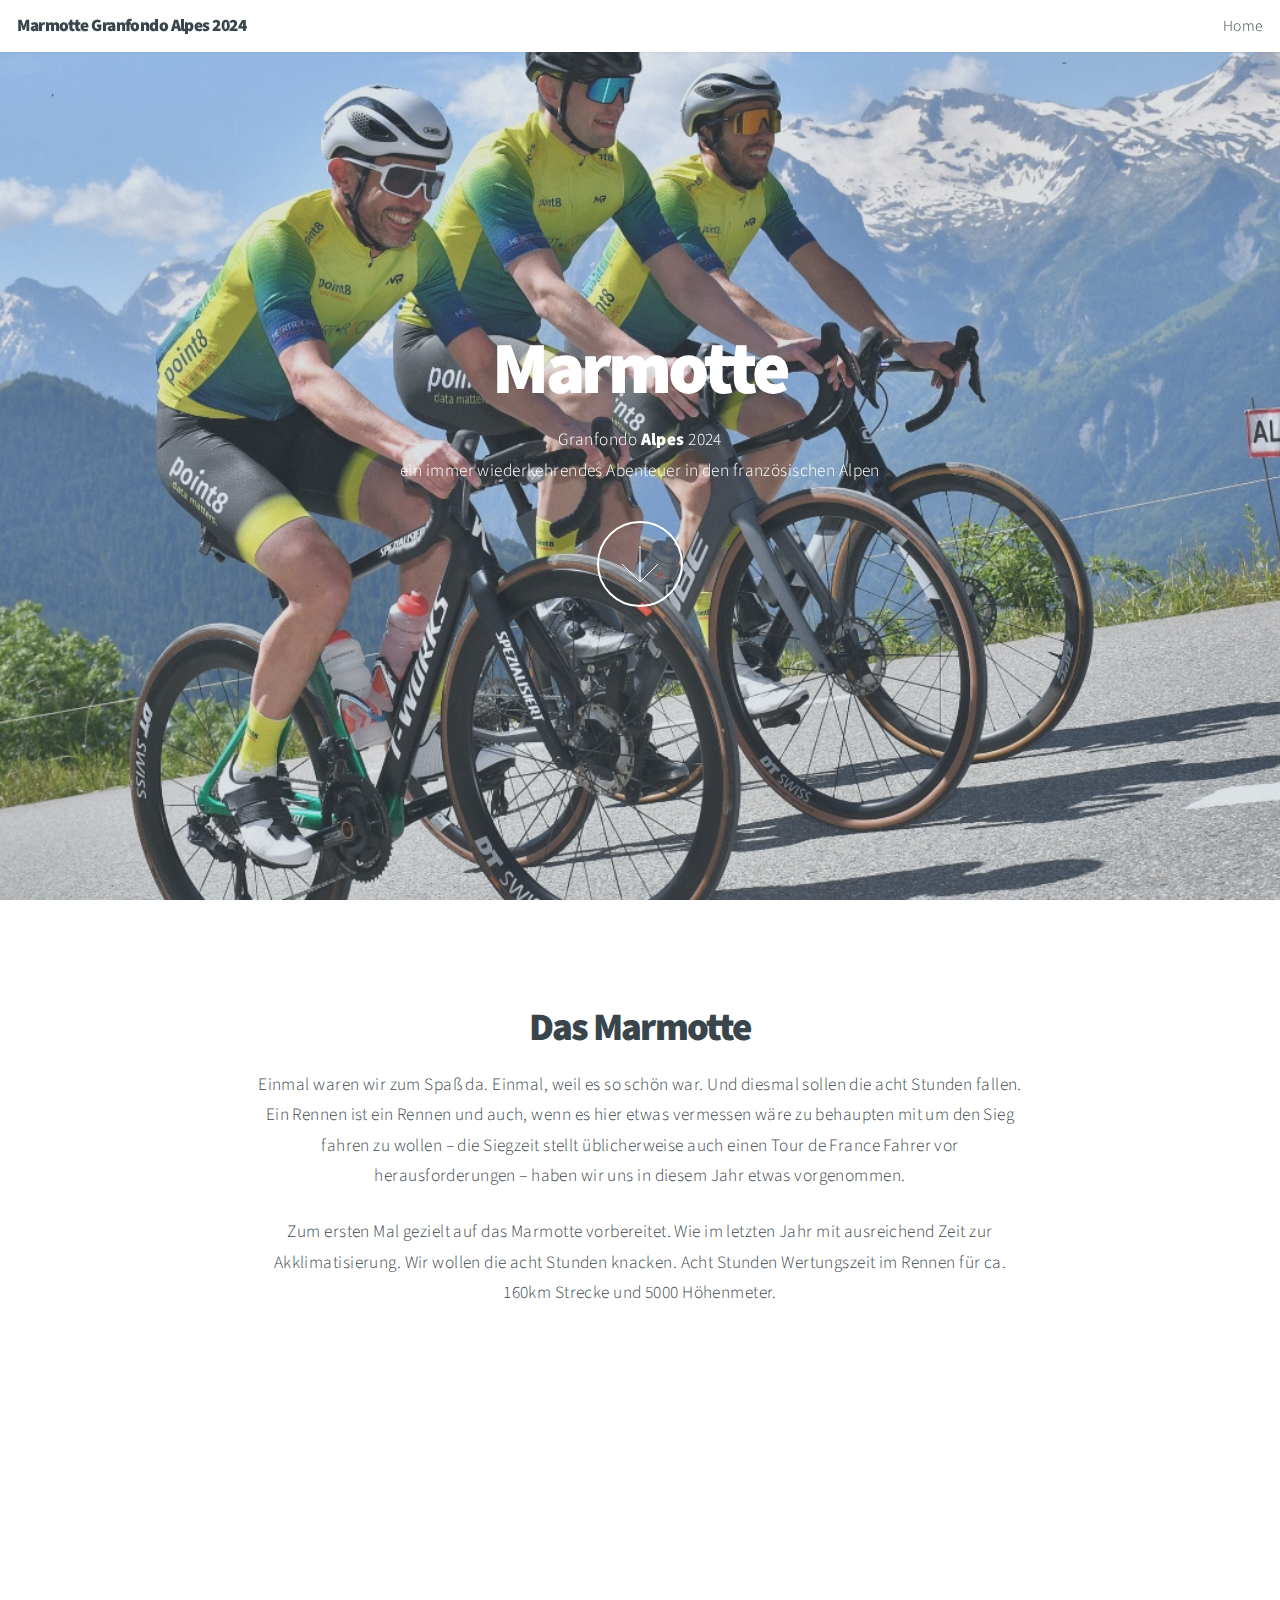
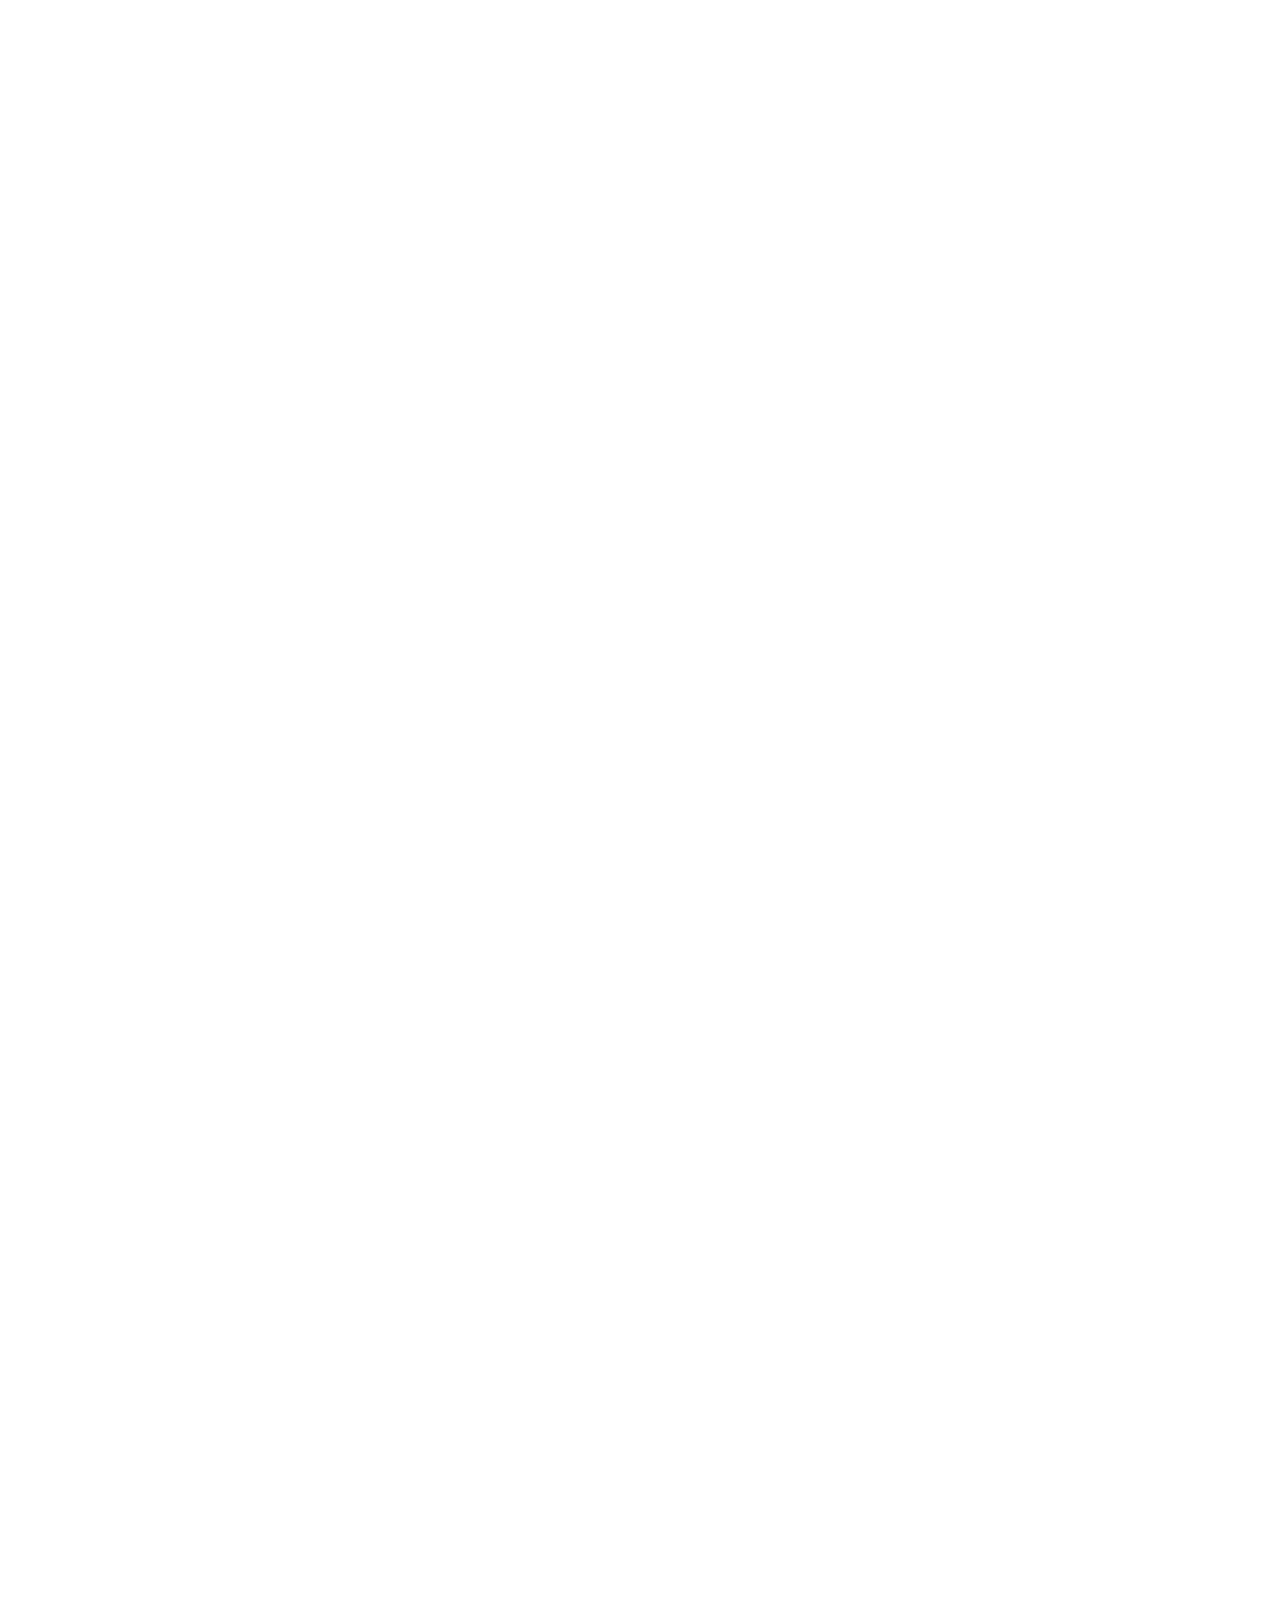
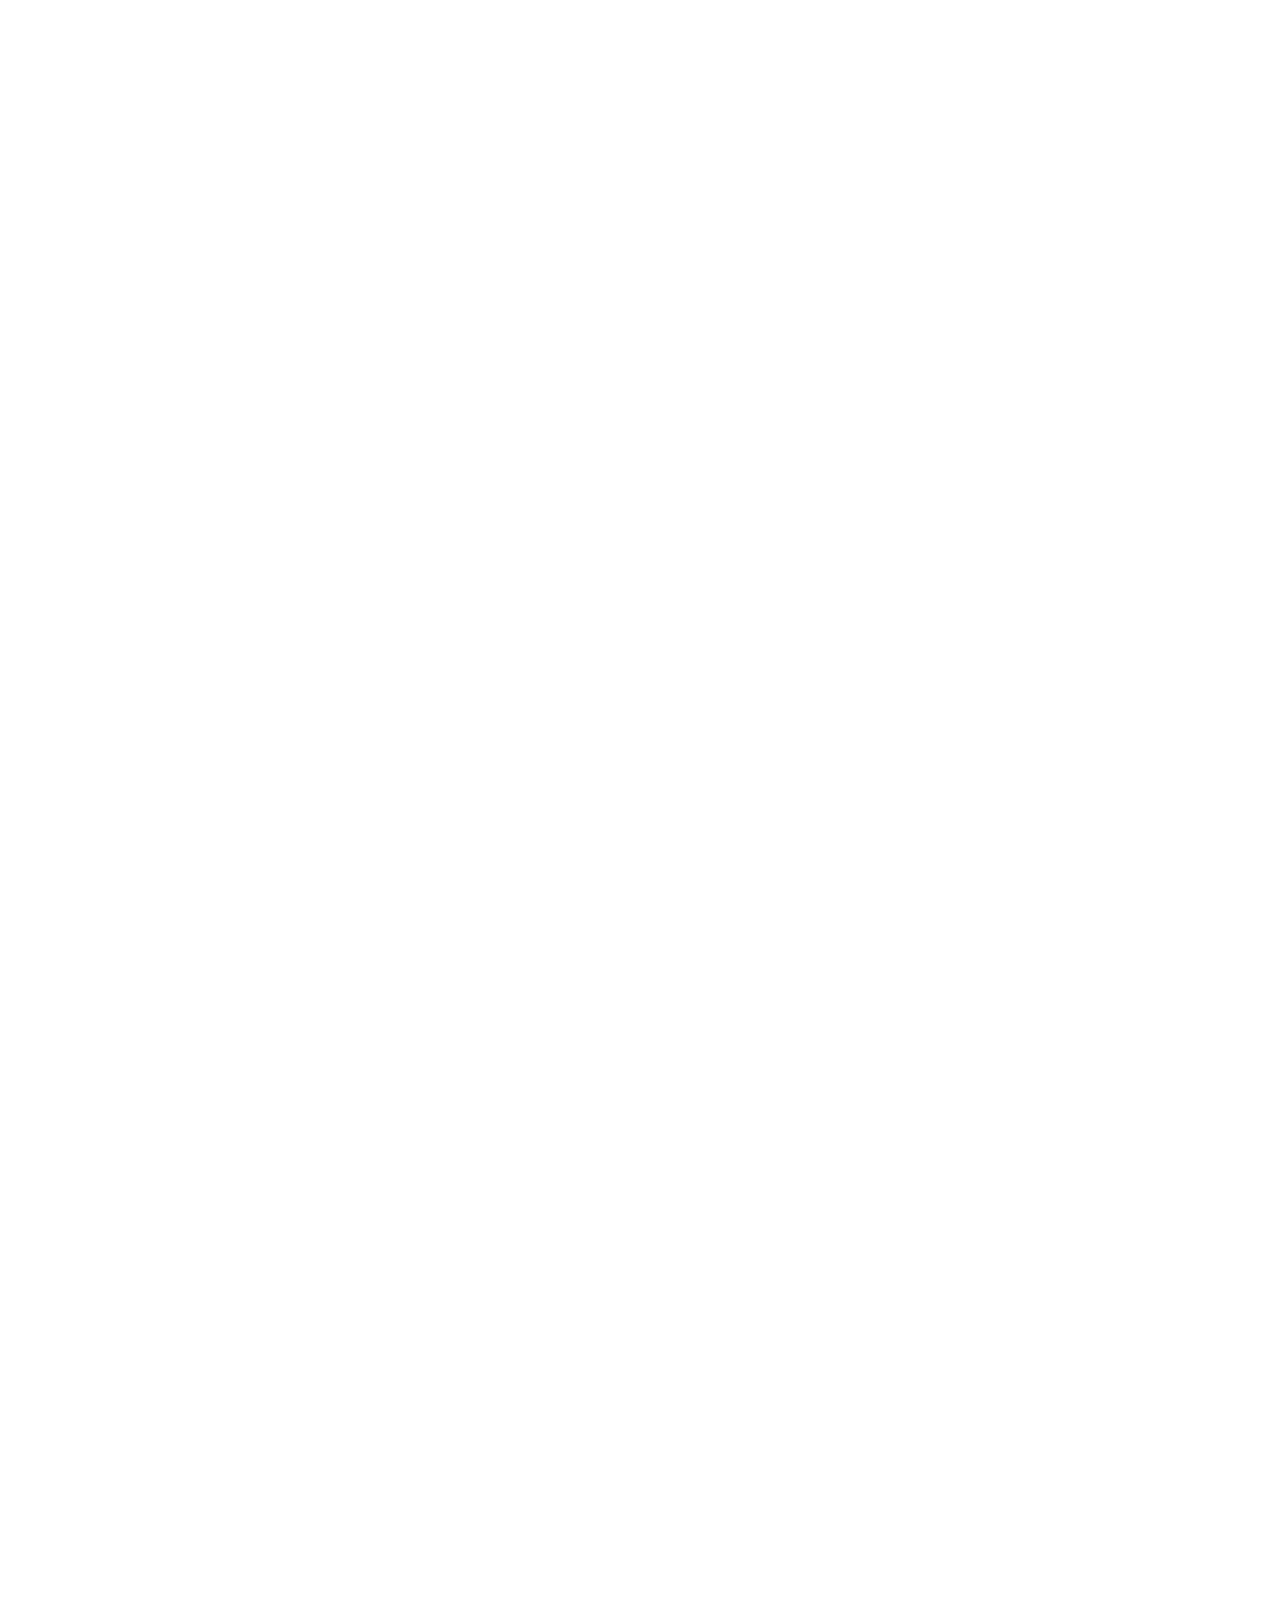
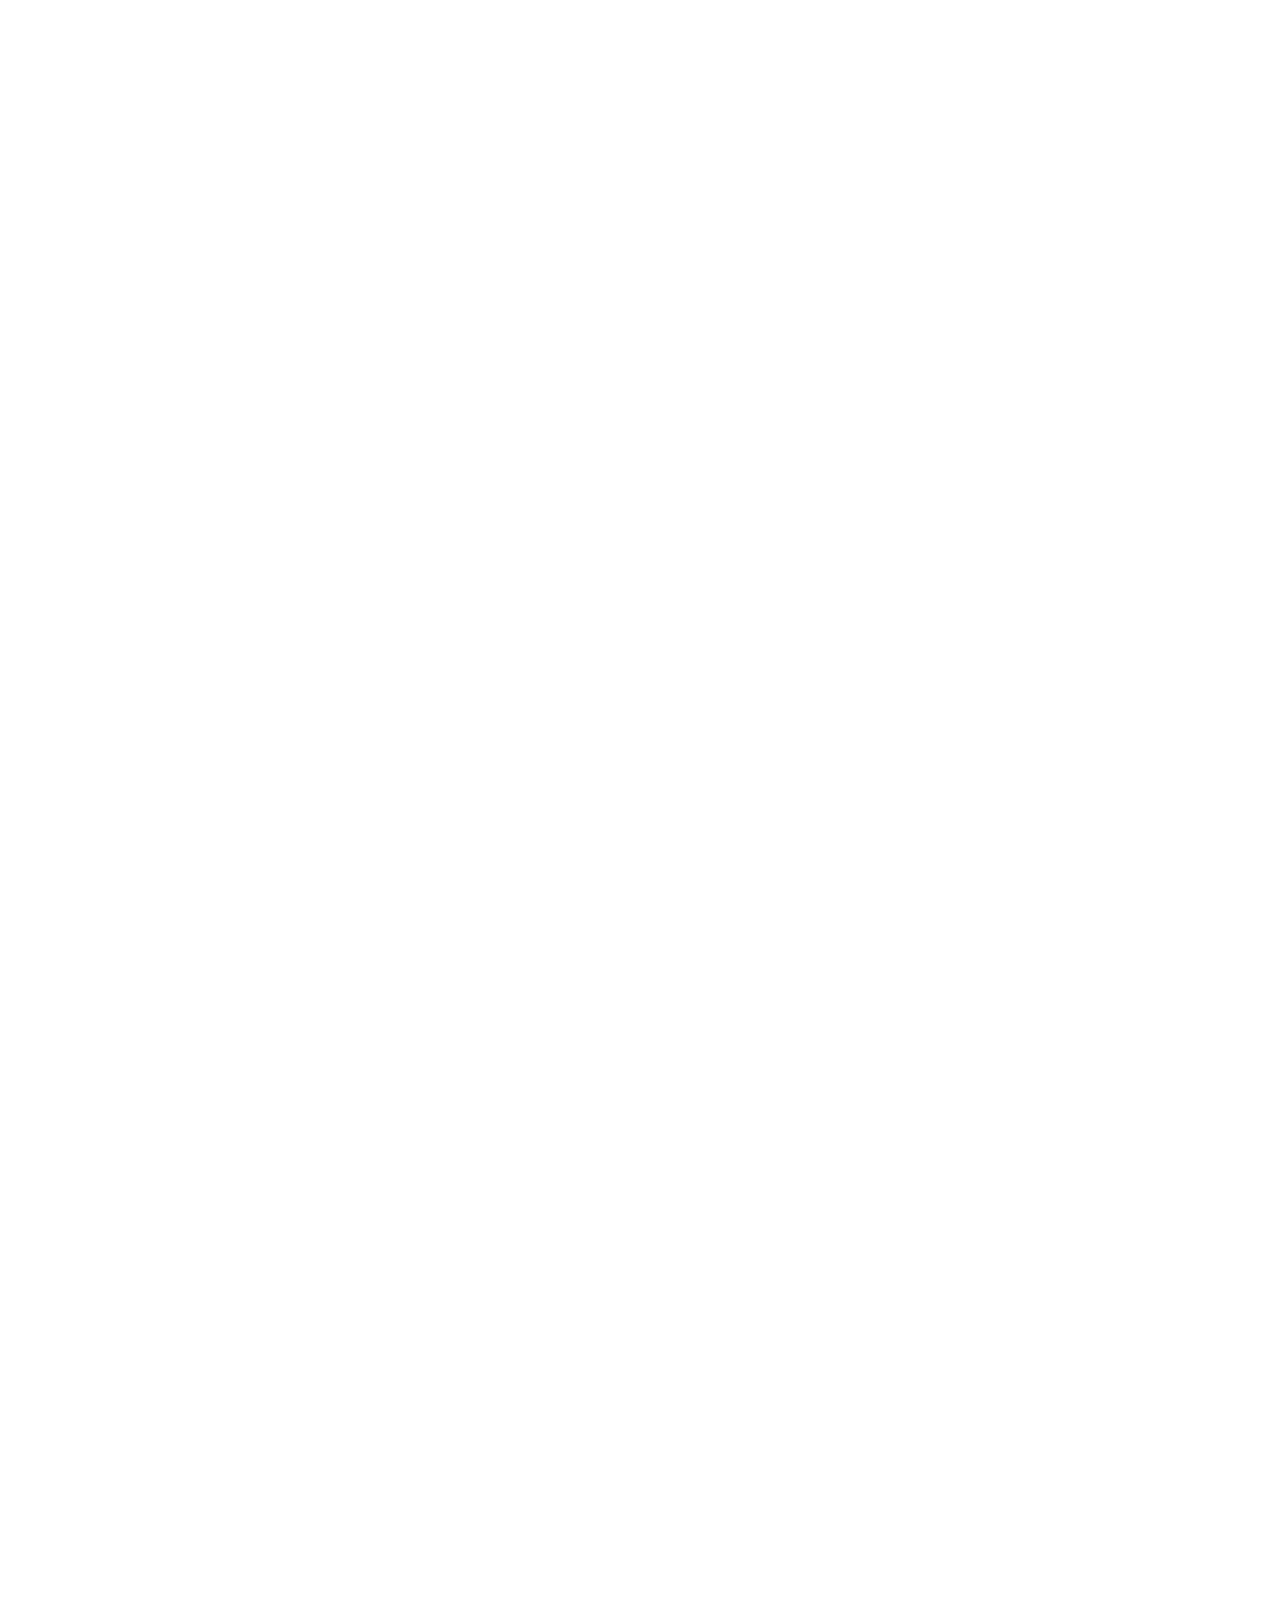
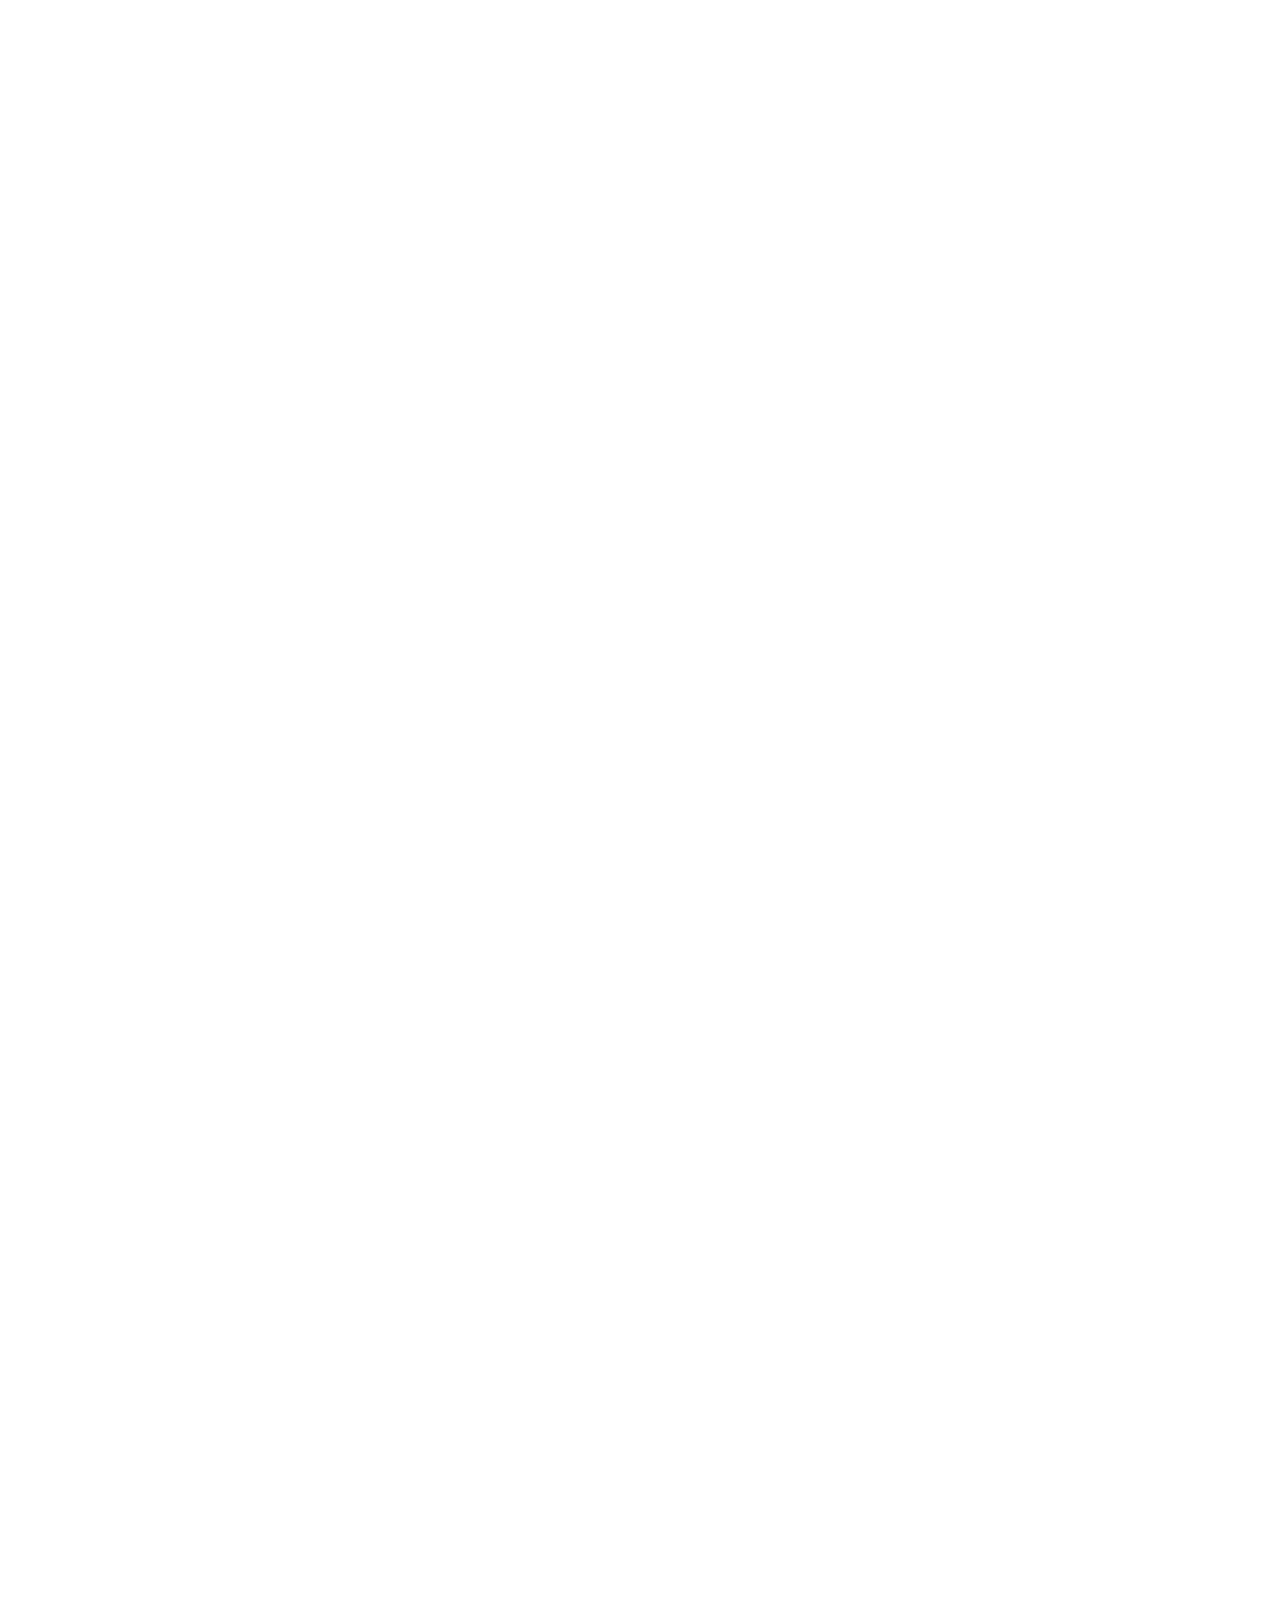
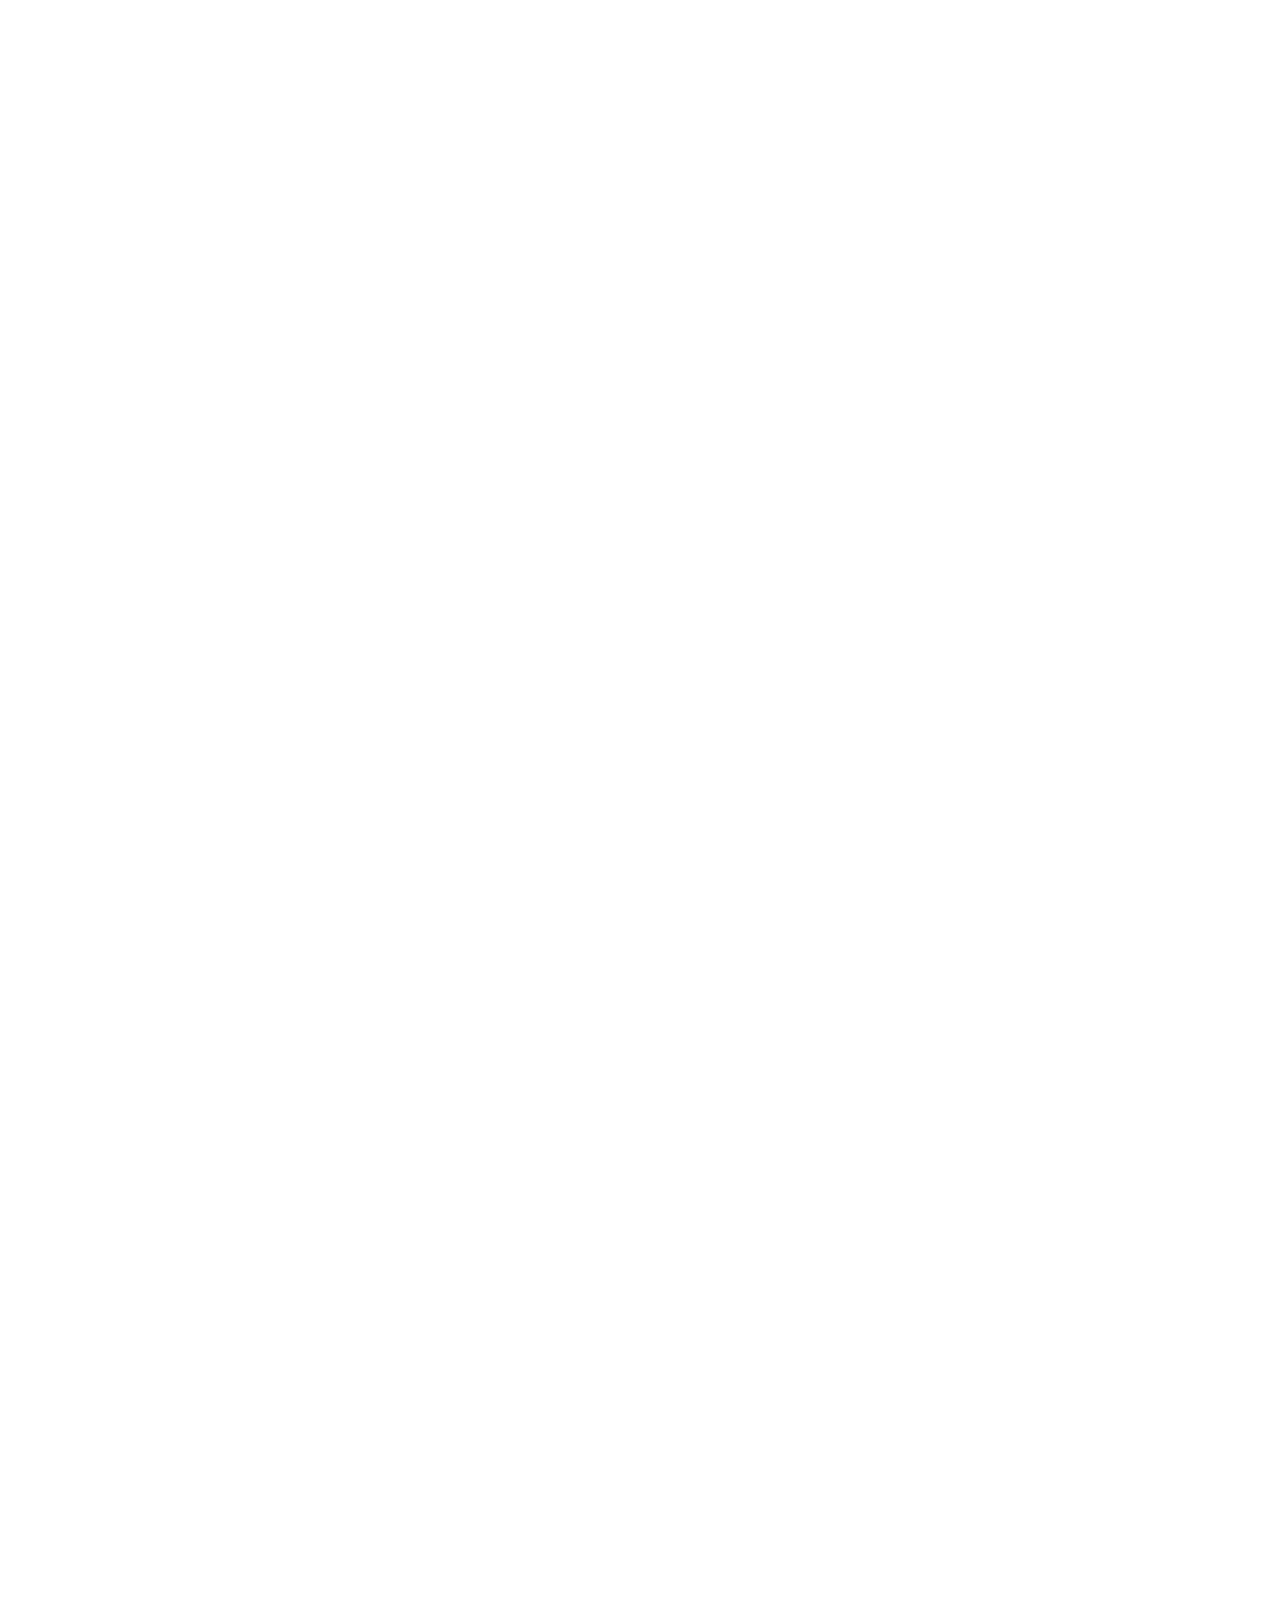
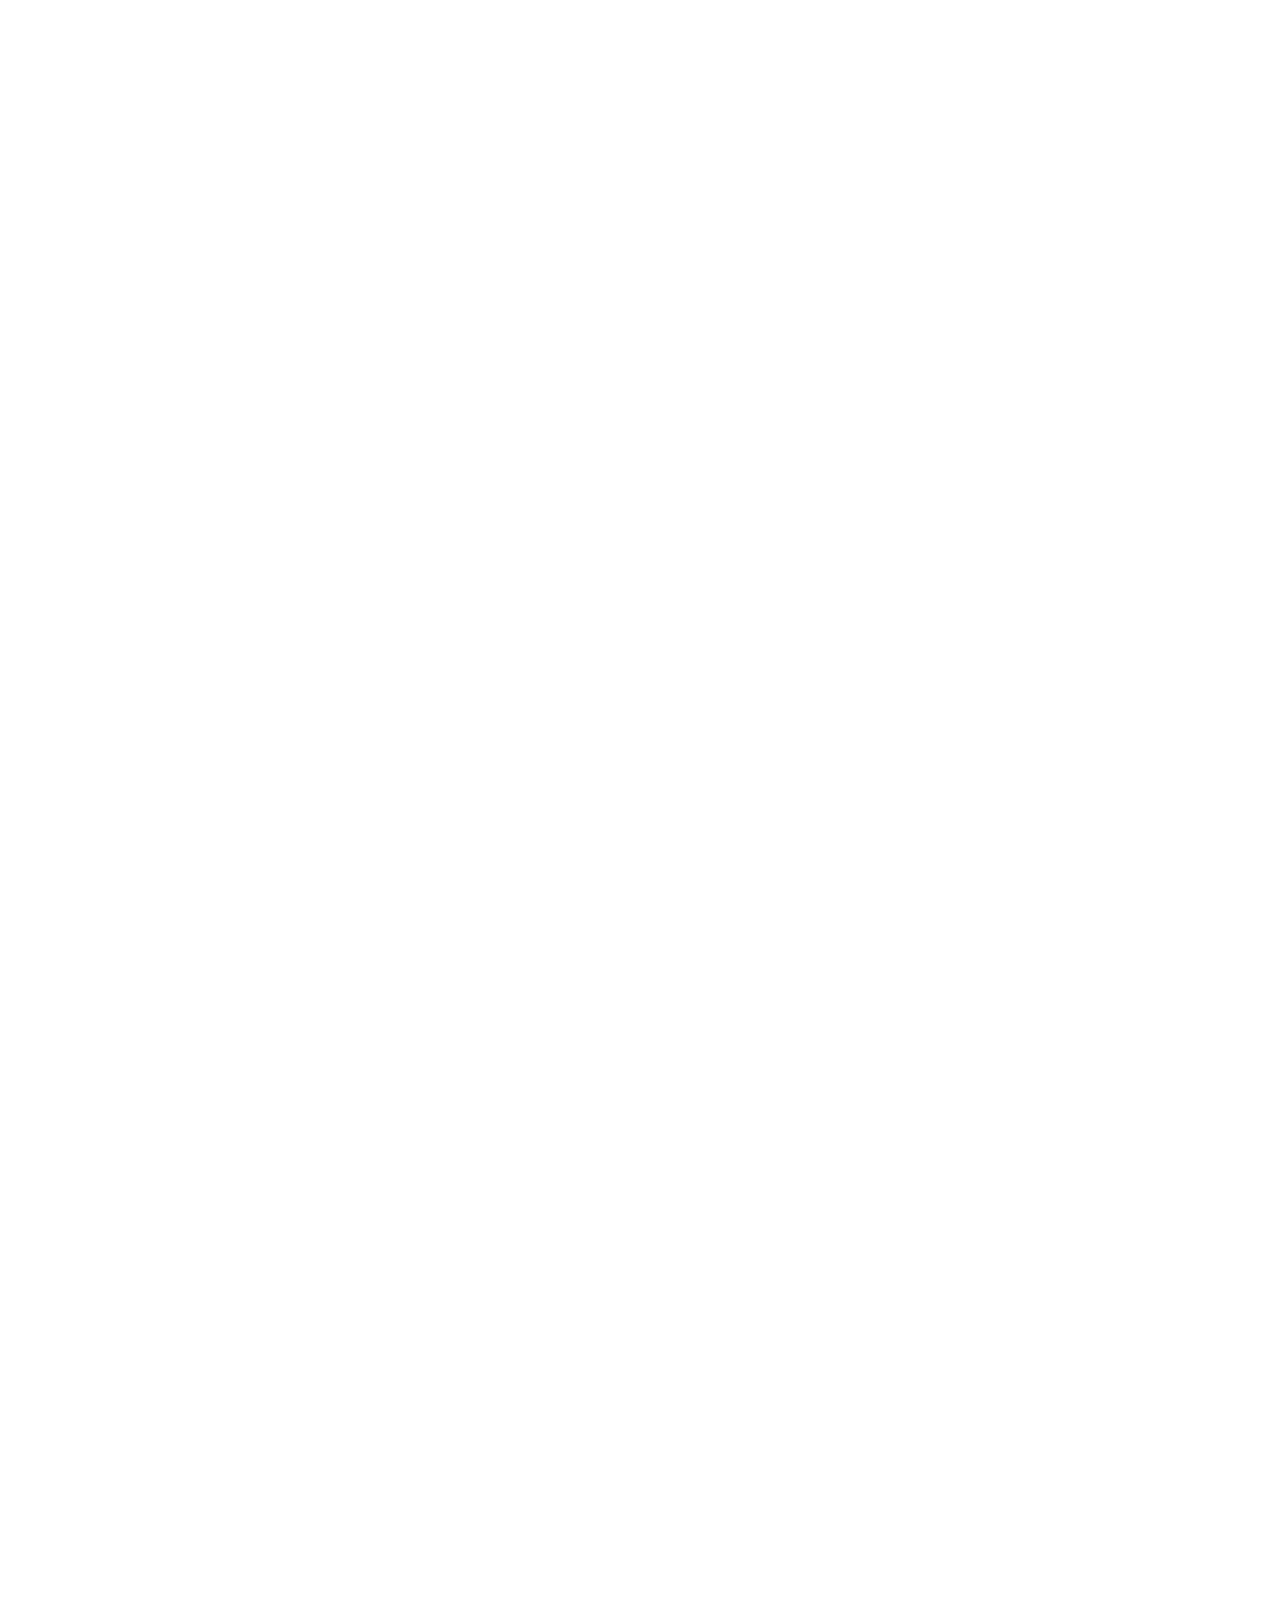
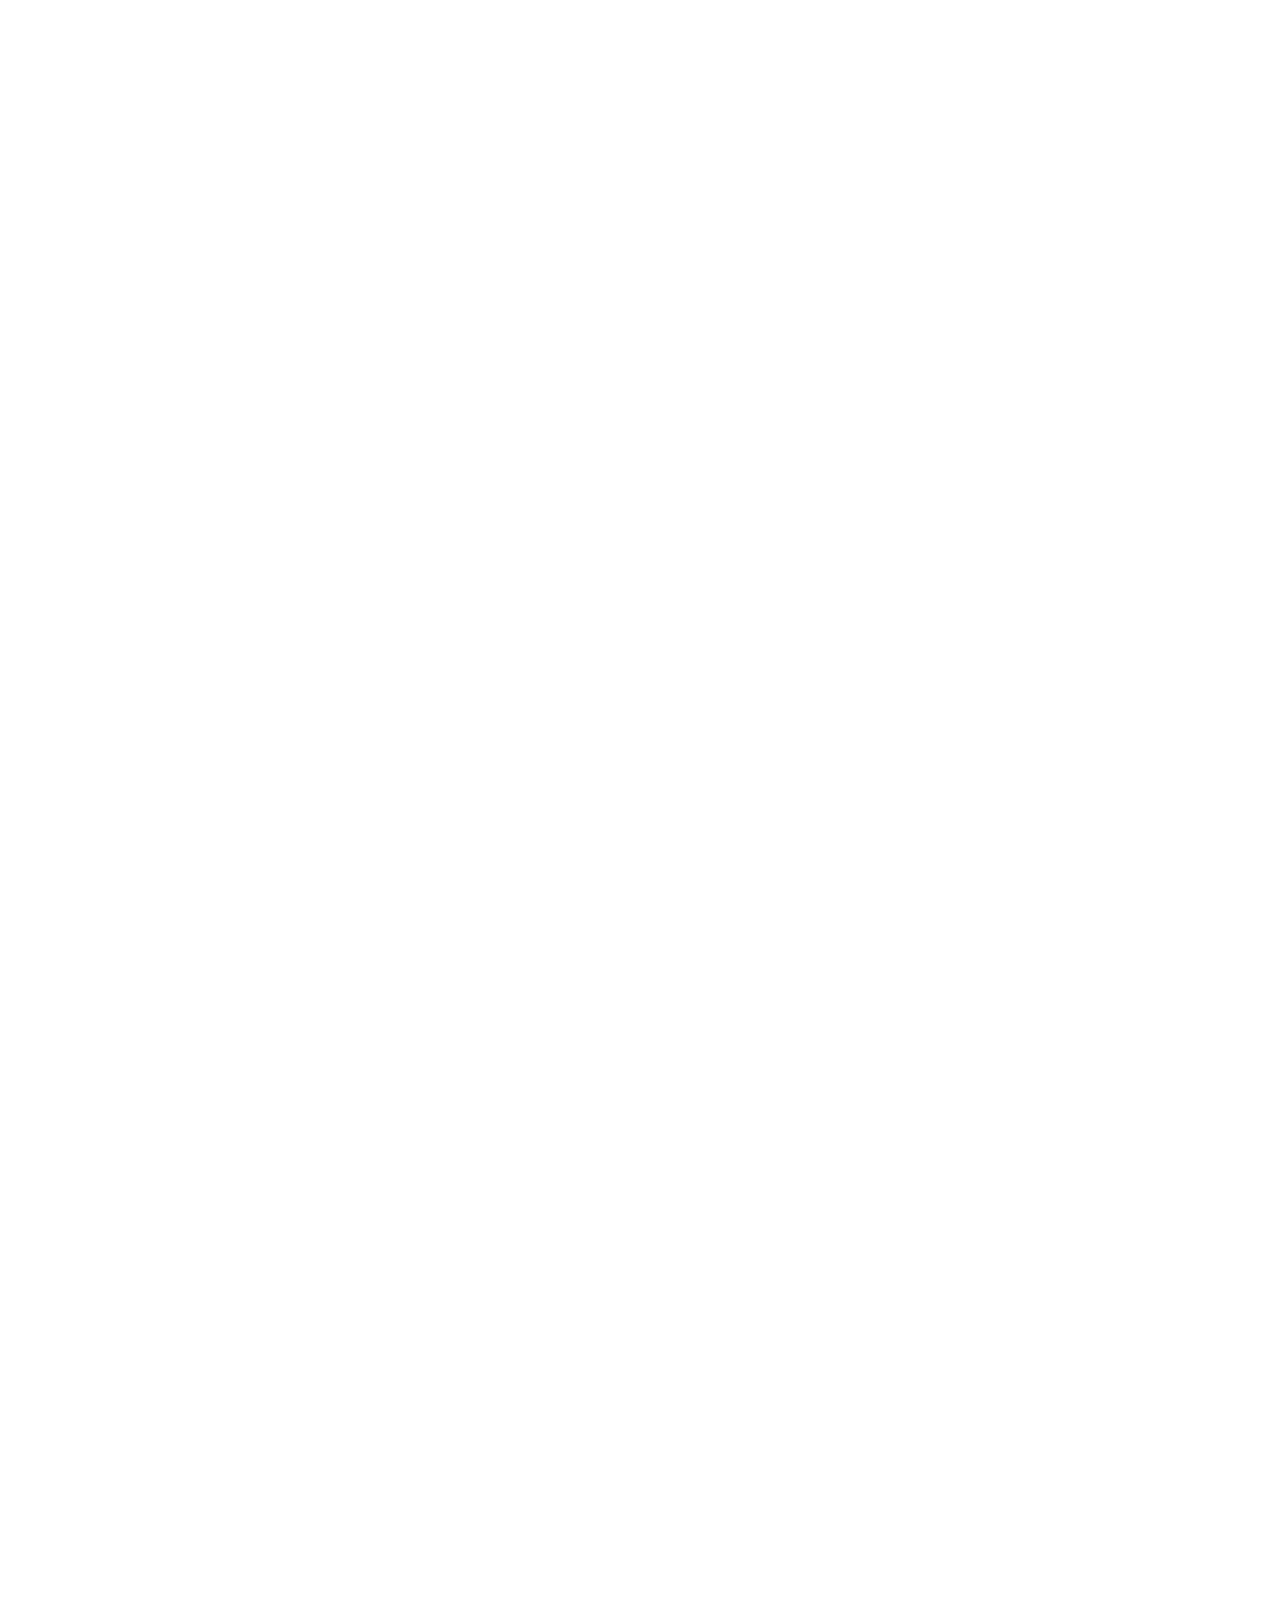
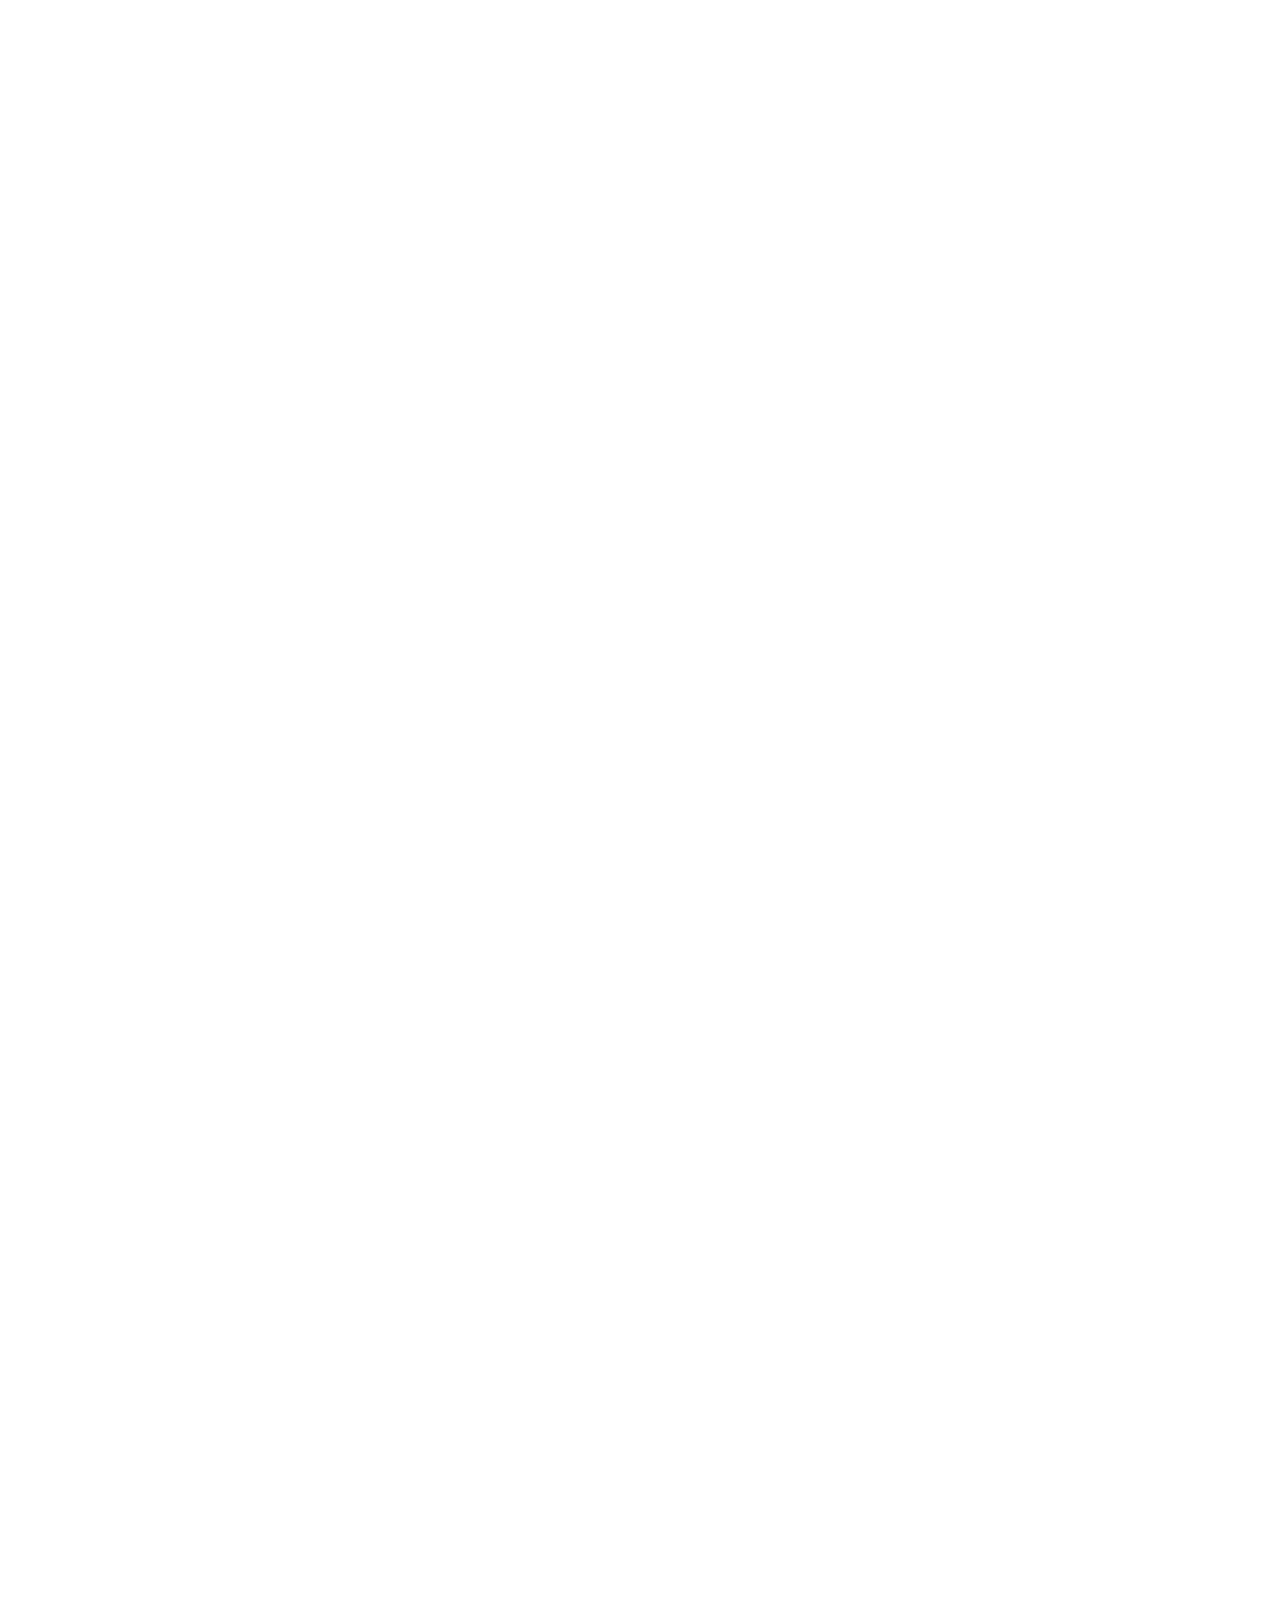
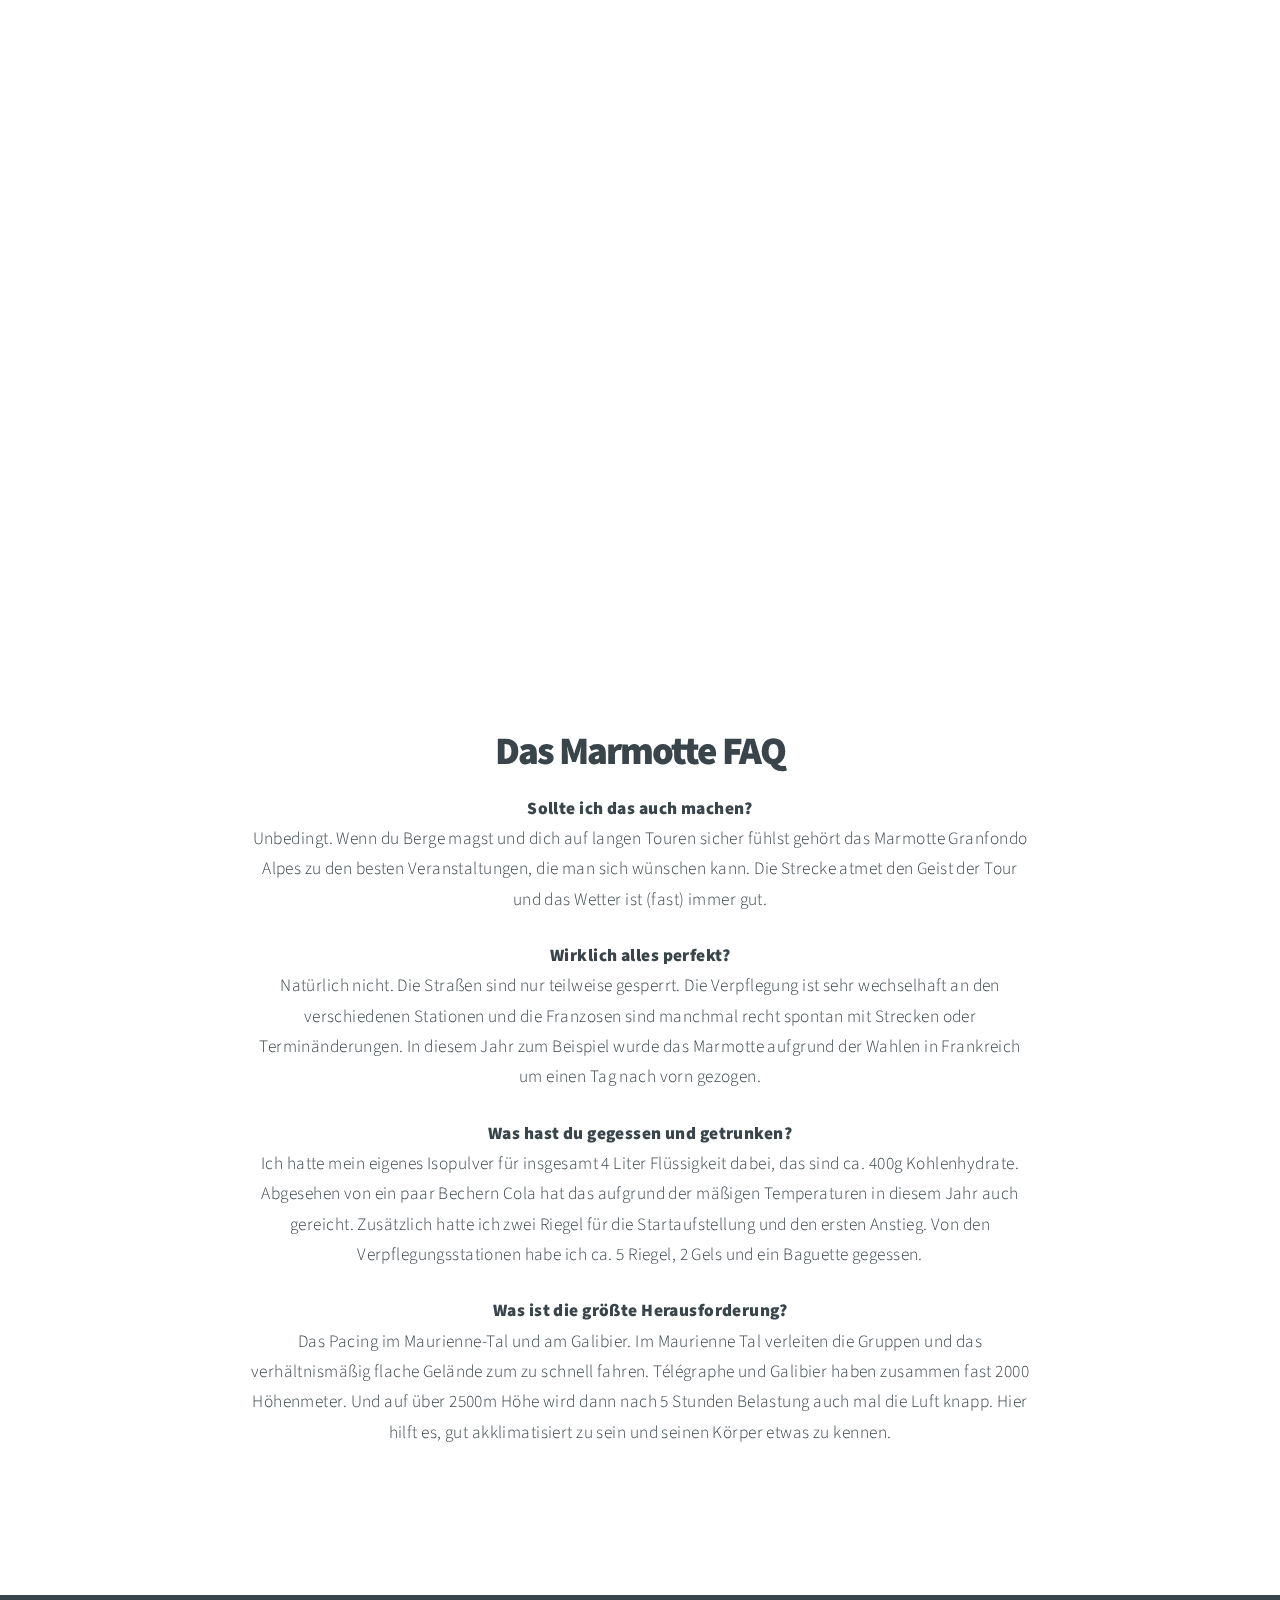
==== marmotte24/index.html @ 81dbe68a "Add marmotte24 entry without link from mainpage" ====
<!DOCTYPE HTML>
<!--
	Big Picture by HTML5 UP
	html5up.net | @ajlkn
	Free for personal and commercial use under the CCA 3.0 license (html5up.net/license)
-->
<html>
	<head>
		<title>Marmotte 2024</title>
		<meta charset="utf-8" />
		<meta name="viewport" content="width=device-width, initial-scale=1, user-scalable=no" />
		<link rel="stylesheet" href="assets/css/main.css" />
		<noscript><link rel="stylesheet" href="assets/css/noscript.css" /></noscript>
	</head>
	<body class="is-preload">

		<!-- Header -->
			<header id="header">
				<h1>Marmotte Granfondo Alpes 2024</h1>
				<nav>
					<ul>
						<li><a href="../index.html">Home</a></li>
					</ul>
				</nav>
			</header>

		<!-- Intro -->
			<section id="intro" class="main style1 dark fullscreen">
				<div class="content">
					<header>
						<h2>Marmotte</h2>
					</header>
					<p>Granfondo <strong>Alpes</strong> 2024<br />
					ein immer wiederkehrendes Abenteuer in den französischen Alpen</p>
					<footer>
						<a href="#one" class="button style2 down">More</a>
					</footer>
				</div>
			</section>
			
			<section id="work" class="main style3 primary">
				<div class="content">
					<header>
						<h2>Das Marmotte</h2>
						<p>Einmal waren wir zum Spaß da. Einmal, weil es so schön war. Und diesmal sollen die acht Stunden fallen. Ein Rennen ist ein Rennen und auch, wenn es hier etwas vermessen wäre zu behaupten mit um den Sieg fahren zu wollen – die Siegzeit stellt üblicherweise auch einen Tour de France Fahrer vor herausforderungen – haben wir uns in diesem Jahr etwas vorgenommen.</p>
						<p>Zum ersten Mal gezielt auf das Marmotte vorbereitet. Wie im letzten Jahr mit ausreichend Zeit zur Akklimatisierung. Wir wollen die acht Stunden knacken. Acht Stunden Wertungszeit im Rennen für ca. 160km Strecke und 5000 Höhenmeter.</p>
					</header>

				</div>
			</section>

		<!-- One -->
			<section id="one" class="main style2 right dark fullscreen">
				<div class="content box style2">
					<header>
						<h2>Das Team</h2>
					</header>
					<p>Wir fahren in diesem Jahr zu sechst los. Ronny bleibt auf der Hütte. Thorben, Sascha, André, Michi, Thomas und ich machen uns um kurz nach sechs auf den Weg. Es ist lauwarm auf dem Berg. Für den Nachmittag ist Wetter angekündigt. Ein Grund mehr, schnell zu sein.</p>
				</div>
				<a href="#two" class="button style2 down anchored">Next</a>
			</section>

		<!-- Two -->
			<section id="two" class="main style2 left dark fullscreen">
				<div class="content box style2">
					<header>
						<h2>Le Bourg d'Oisans'</h2>
					</header>
					<p>Gegen sieben Uhr stehen wir – nach mehreren Pipipausen – in der Startaufstellung. Exakt an der gleichen Stelle wie im letzten Jahr. Um 07:20 Uhr fällt der Startschuss für unseren Block. Wie immer dauert es ein paar Minuten, biss sich die gut 2000 Starterïnnen aus unserer Gruppe in Bewegung setzen.</p>
				</div>
				<a href="#work" class="button style2 down anchored">Next</a>
			</section>
			
			<!-- Three -->
				<section id="three" class="main style2 right dark fullscreen">
					<div class="content box style2">
						<header>
							<h2>Tausende Radler</h2>
						</header>
						<p>und ein totes Eichhörnchen. Wir hätten das Ohmen ernster nehmen sollen. Schon in der Startaufstellung, kurz vor Beginn der Zeitnahme flicken wir den ersten Platten. Die Spannung steigt. Es geht los.</p>
					</div>
					<a href="#work" class="button style2 down anchored">Next</a>
				</section>
				
				<!--left-->
				<section id="start" class="main style2 left dark fullscreen">
					<div class="content box style2">
						<header>
							<h2>Der Start</h2>
						</header>
						<p>Wir rollen schlißlich über den Start. Die Kameras und Computer laufen und wie immer ist schon ganz gute Stimmung unten im Dorf.</p>
					</div>
					<a href="#work" class="button style2 down anchored">Next</a>
				</section>
			
				<!-- right -->
					<section id="flat" class="main style2 right dark fullscreen">
						<div class="content box style2">
							<header>
								<h2>Flachland</h2>
							</header>
							<p>Wir kreiseln, hinter uns ein Haufen clevererer Menschen, die einfach nur mitrollen. Wir verlieren uns schon hier. An einer kleinen Welle hat wohl jemand vorn zu viel gedrückt.</p>
						</div>
						<a href="#work" class="button style2 down anchored">Next</a>
					</section>
					
					<!--left-->
					<section id="glandon" class="main style2 left dark fullscreen">
						<div class="content box style2">
							<header>
								<h2>Col du Glandon</h2>
							</header>
							<p>Der erste Anstieg, unrythmisch mit zwei Gegenhängen. Dafür teilweise zweistellige Steigungsprozente. Der Glandon geht mit seinen nicht enden wollenden Rampen in den Kopf. Es ist leicht bewölkt. Oben die erste Verpflegung. Die Zeit ist dort neutralisiert, genau wie in der folgenden Abfahrt.</p>
						</div>
						<a href="#work" class="button style2 down anchored">Next</a>
					</section>
			
					<!-- right -->
						<section id="fail" class="main style2 right dark fullscreen">
							<div class="content box style2">
								<header>
									<h2>Pannen</h2>
								</header>
								<p>Wir warten einige Zeit. Thomas kommt mit einem Snakebite im Vorderrad an. Nebenher reparieren wir noch ein holländisches Vorderrad. Der Besitzer hat es mit blutigen Händen 6km zu Fuß nach oben gebracht. Auf der Abfahrt dann ein Knall. Thomas neu eingesetzter Schlauch hat sich nicht gut mit den Löchern im Mantel vertragen. Nächster Versuch und ab ins Maurienne Tal. Das Rennen geht weiter.</p>
							</div>
							<a href="#work" class="button style2 down anchored">Next</a>
						</section>
						
					<!-- right -->
						<section id="crash" class="main style2 right dark fullscreen">
							<div class="content box style2">
								<header>
									<h2>Ein Sturz</h2>
								</header>
								<p>Wir wissen alle nicht genau, wie das passiert ist. Auf einmal lag Michi auf der Straße. Die Hoods abgebrochen und eine massive Schramme am Knie. Das Rad sieht nicht nach Weiterfahren aus. Nach kurzer Erstversorgung lassen wir Michi zurück.</p>
							</div>
							<a href="#work" class="button style2 down anchored">Next</a>
						</section>
						
						<!-- right -->
							<section id="maurienne" class="main style2 right dark fullscreen">
								<div class="content box style2">
									<header>
										<h2>Der Wind</h2>
									</header>
									<p>Im Maurienne Tal haut uns der Wind entgegen. Ich bin mit Sascha, Thorben und Thomas unterwegs. André war auf der Abfahrt vom Glandon vorgefahren und Michi wartet auf den Arzt. Wir kreiseln und zu unserer Überraschung machen einige andere mit. Wir kommen gut voran und Thorben und ich lassen das Wasserloch rechts liegen und fahren direkt in den Anstieg zum Col de Télégraphe.</p>
								</div>
								<a href="#work" class="button style2 down anchored">Next</a>
							</section>
							
						<!-- right -->
							<section id="telegraphe" class="main style2 right dark fullscreen">
								<div class="content box style2">
									<header>
										<h2>Col de Télégraphe</h2>
									</header>
									<p>Am Télégraphe treffen wir André wieder. Wir das bin zu diesem Zeitpunkt ich. Thorben hat mich vor 5 Minuten mit einer Wahnsinnspace überholt. "3,5 W/kg, Haben wir doch so geplant." Und Sascha wollte etwas langsamer machen. Thomas hatte mit Thorben Wasser geholt und war wahrscheinlich bei Sascha. Es ist kühler als erwartet und es regnet ein Bisschen.</p>
								</div>
								<a href="#work" class="button style2 down anchored">Next</a>
							</section>
						
						<!-- right -->
							<section id="galibier" class="main style2 right dark fullscreen">
								<div class="content box style2">
									<header>
										<h2>Col du Galibier</h2>
									</header>
									<p>Kalt, windig, feucht. Die Auffahrt zum Galibier ist komplett anders als in den letzten Jahren. Die Verpflegung in Valloire liegt hinter uns und ich brauche etwas Zeit zu verdauen. Ich habe Thorben kurz vor Valloire eingeholt und wir fahren zusammen. Kurz vor dem harten Teil des Anstiegs ist es wieder Thorben der das Tempo anzieht. Ich muss etwas mit meinen Kräften haushalten. In den steilen Rampen treffen wir uns wieder. Der Wind treibt uns den Berg hinauf.</p>
								</div>
								<a href="#work" class="button style2 down anchored">Next</a>
							</section>
							
						<!-- right -->
							<section id="descent" class="main style2 right dark fullscreen">
								<div class="content box style2">
									<header>
										<h2>In eisigen Höhen</h2>
									</header>
									<p>Verpflegung am Galibier. Die ist auch bitter nötig. Vor uns liegen knapp 50 km Abfahrt, hinunter nach Bourg d'Oisans. Wir müssen durch den Tunnel, der Wind an der Passhöhe ist zu heftig. Nach einigen Metern in der Finsternis schlägt uns die volle Wucht des Bergwetters ins Gesicht. Es folgen die kältesten 30 Minuten meines Radlerlebens. In Sekunden sind wir pitchnass. Die Sicht ist schlecht und der Wind pustet uns fast von der Straße. Zitternd erreichen wir La Grave, ein kleines Dorf am mächtigen La Meije Massiv. Ich fühle meine FInger nicht mehr.</p>
								</div>
								<a href="#work" class="button style2 down anchored">Next</a>
							</section>
							
						<!-- right -->
							<section id="chambon" class="main style2 right dark fullscreen">
								<div class="content box style2">
									<header>
										<h2>Der letzte Akt</h2>
									</header>
									<p>An der Barrage du Chambon, einer riesigen Staumauer ist die Sonne wieder da. innerhalb von fünf Minuten sind wir trocken und wieder warm. Es sind 30°C. Beim vorsichtigen heruntereiern habe ich die Zeit aus den Augen verloren aber mein Gleichgewicht behalten. Thorben und ich halten an der letzten Verpflegung vor der Alpe (während Thomas, André und Sascha und La Grave Kako trinken). Ich überschlage die Daten auf meinem Computer. Es wird knapp, aber mit einer guten Leistung an der Alpe könnte es passen.</p>
								</div>
								<a href="#work" class="button style2 down anchored">Next</a>
							</section>
						
						<!-- right -->
							<section id="huez" class="main style2 right dark fullscreen">
								<div class="content box style2">
									<header>
										<h2>Alpe d'Huez</h2>
									</header>
									<p>Da ist er wieder, dieser Anstieg den ich schonmal als Kackberg bezeichnet habe. Die Vorbereitung scheint sich aber ausgezahlt zu haben. Es fühlt sich dieses Mal besser an. Meine Zielzeit im Kopf lasse ich die Beine fliegen. Durch die Reparaturpause sind wir schon lange im hinteren Teil des Feldes unterwegs. Wir fahren schneller als die meisten anderen. Ich kenne jede Kurve und jede Welle, gehe an den gleichen Stellen wie immer aus dem Sattel. Nach Kurve fünf sehe ich das Dorf. Die letzten Meter liegen vor mir.</p>
								</div>
								<a href="#work" class="button style2 down anchored">Next</a>
							</section>
							
						<!-- right -->
							<section id="finish" class="main style2 right dark fullscreen">
								<div class="content box style2">
									<header>
										<h2>Das Ziel</h2>
									</header>
									<p>Im Gegensatz zur TdF Ankunft ist das Ziel des Marmotte ziemlich flach. Nach der letzten Rampe hinter dem alten Dorf gehe ich aus dem Sattel. Ich rufe einem vor mir Fahrenden zu, dass ich gleich überhole. Ein Streckenposten will mich aufgrund des Kreisverkehrs vor dem Ziel abbremsen. Ich schieße durch den Kreisverkehr und gehe aus dem Sattel. Im Ziel dann Medaille einsammeln, andere Fahrer beglückwünschen, Zeit checken. 7:59:06h. Punktlandung.</p>
								</div>
								<a href="#work" class="button style2 down anchored">Next</a>
							</section>
							
						<!-- right -->
							<section id="galibier" class="main style2 right dark fullscreen">
								<div class="content box style2">
									<header>
										<h2>Nachlese</h2>
									</header>
									<p>Letztes Jahr waren wir geschlossener unterwegs. Die Ereignisse des Tages haben uns ganz schön zugesetzt. Kurz nachdem auch Sascha, André und Thomas im Ziel sind schreibt Michi: "Bin kurz vor Bourg d'Oisans." Nanu, der Besenwagen so früh. Kurze Zeit später kommt Michi auf dem Rad (sic!) im Ziel an. Ein paar Ideen, Verbände und Klebeband haben ihn zurück ins Rennen gebracht. Bis zum nächsten Jahr!</p>
								</div>
								<a href="#work" class="button style2 down anchored">Next</a>
							</section>

		<!-- Work -->
			<section id="work" class="main style3 primary">
				<div class="content">
					<header>
						<h2>Das Marmotte FAQ</h2>
						<p><strong>Sollte ich das auch machen?</strong><br />
							Unbedingt. Wenn du Berge magst und dich auf langen Touren sicher fühlst gehört das Marmotte Granfondo Alpes zu den besten Veranstaltungen, die man sich wünschen kann. Die Strecke atmet den Geist der Tour und das Wetter ist (fast) immer gut.
						</p>
						<p><strong>Wirklich alles perfekt?</strong><br />
							Natürlich nicht. Die Straßen sind nur teilweise gesperrt. Die Verpflegung ist sehr wechselhaft an den verschiedenen Stationen und die Franzosen sind manchmal recht spontan mit Strecken oder Terminänderungen. In diesem Jahr zum Beispiel wurde das Marmotte aufgrund der Wahlen in Frankreich um einen Tag nach vorn gezogen.
						</p>
						<p><strong>Was hast du gegessen und getrunken?</strong><br />
							Ich hatte mein eigenes Isopulver für insgesamt 4 Liter Flüssigkeit dabei, das sind ca. 400g Kohlenhydrate. Abgesehen von ein paar Bechern Cola hat das aufgrund der mäßigen Temperaturen in diesem Jahr auch gereicht. Zusätzlich hatte ich zwei Riegel für die Startaufstellung und den ersten Anstieg. Von den Verpflegungsstationen habe ich ca. 5 Riegel, 2 Gels und ein Baguette gegessen.
						</p>
						<p><strong>Was ist die größte Herausforderung?</strong><br />
							Das Pacing im Maurienne-Tal und am Galibier. Im Maurienne Tal verleiten die Gruppen und das verhältnismäßig flache Gelände zum zu schnell fahren. Télégraphe und Galibier haben zusammen fast 2000 Höhenmeter. Und auf über 2500m Höhe wird dann nach 5 Stunden Belastung auch mal die Luft knapp. Hier hilft es, gut akklimatisiert zu sein und seinen Körper etwas zu kennen.
						</p>
					</header>
				</div>
			</section>

		<!-- Footer -->
			<footer id="footer">

				<!-- Icons s">
						<li><a href="#" class="icon brands fa-twitter"><span class="label">Twitter</span></a></li>
						<li><a href="#" class="icon brands fa-facebook-f"><span class="label">Facebook</span></a></li>
						<li><a href="#" class="icon brands fa-instagram"><span class="label">Instagram</span></a></li>
						<li><a href="#" class="icon brands fa-linkedin-in"><span class="label">LinkedIn</span></a></li>
						<li><a href="#" class="icon brands fa-dribbble"><span class="label">Dribbble</span></a></li>
						<li><a href="#" class="icon brands fa-pinterest"><span class="label">Pinterest</span></a></li>
					</ul>
					
					-->

				<!-- Menu -->
					<ul class="menu">
						<li>&copy; 2024 T. Brambach</li><li>Design: <a href="https://html5up.net">HTML5 UP</a></li>
					</ul>

			</footer>

		<!-- Scripts -->
			<script src="assets/js/jquery.min.js"></script>
			<script src="assets/js/jquery.poptrox.min.js"></script>
			<script src="assets/js/jquery.scrolly.min.js"></script>
			<script src="assets/js/jquery.scrollex.min.js"></script>
			<script src="assets/js/browser.min.js"></script>
			<script src="assets/js/breakpoints.min.js"></script>
			<script src="assets/js/util.js"></script>
			<script src="assets/js/main.js"></script>

	</body>
</html>
---- marmotte24/assets/css/main.css ----
@import url("https://fonts.googleapis.com/css?family=Source+Sans+Pro:300,900");
@import url("fontawesome-all.min.css");

/*
	Big Picture by HTML5 UP
	html5up.net | @ajlkn
	Free for personal and commercial use under the CCA 3.0 license (html5up.net/license)
*/

html, body, div, span, applet, object,
iframe, h1, h2, h3, h4, h5, h6, p, blockquote,
pre, a, abbr, acronym, address, big, cite,
code, del, dfn, em, img, ins, kbd, q, s, samp,
small, strike, strong, sub, sup, tt, var, b,
u, i, center, dl, dt, dd, ol, ul, li, fieldset,
form, label, legend, table, caption, tbody,
tfoot, thead, tr, th, td, article, aside,
canvas, details, embed, figure, figcaption,
footer, header, hgroup, menu, nav, output, ruby,
section, summary, time, mark, audio, video {
	margin: 0;
	padding: 0;
	border: 0;
	font-size: 100%;
	font: inherit;
	vertical-align: baseline;}

article, aside, details, figcaption, figure,
footer, header, hgroup, menu, nav, section {
	display: block;}

body {
	line-height: 1;
}

ol, ul {
	list-style: none;
}

blockquote, q {
	quotes: none;
}

	blockquote:before, blockquote:after, q:before, q:after {
		content: '';
		content: none;
	}

table {
	border-collapse: collapse;
	border-spacing: 0;
}

body {
	-webkit-text-size-adjust: none;
}

mark {
	background-color: transparent;
	color: inherit;
}

input::-moz-focus-inner {
	border: 0;
	padding: 0;
}

input, select, textarea {
	-moz-appearance: none;
	-webkit-appearance: none;
	-ms-appearance: none;
	appearance: none;
}

/* Basic */

	@-ms-viewport {
		width: device-width;
	}

	html {
		height: 100%;
	}

	html {
		box-sizing: border-box;
	}

	*, *:before, *:after {
		box-sizing: inherit;
	}

	body {
		background: #ffffff;
		height: 100%;
		min-width: 320px;
	}

		body.is-preload *, body.is-preload *:before, body.is-preload *:after {
			-moz-animation: none !important;
			-webkit-animation: none !important;
			-ms-animation: none !important;
			animation: none !important;
			-moz-transition: none !important;
			-webkit-transition: none !important;
			-ms-transition: none !important;
			transition: none !important;
		}

/* Spinner */

	@-moz-keyframes spinner-rotate {
		0% {
			-moz-transform: scale(1) rotate(0deg);
			-webkit-transform: scale(1) rotate(0deg);
			-ms-transform: scale(1) rotate(0deg);
			transform: scale(1) rotate(0deg);
		}

		100% {
			-moz-transform: scale(1) rotate(360deg);
			-webkit-transform: scale(1) rotate(360deg);
			-ms-transform: scale(1) rotate(360deg);
			transform: scale(1) rotate(360deg);
		}
	}

	@-webkit-keyframes spinner-rotate {
		0% {
			-moz-transform: scale(1) rotate(0deg);
			-webkit-transform: scale(1) rotate(0deg);
			-ms-transform: scale(1) rotate(0deg);
			transform: scale(1) rotate(0deg);
		}

		100% {
			-moz-transform: scale(1) rotate(360deg);
			-webkit-transform: scale(1) rotate(360deg);
			-ms-transform: scale(1) rotate(360deg);
			transform: scale(1) rotate(360deg);
		}
	}

	@-ms-keyframes spinner-rotate {
		0% {
			-moz-transform: scale(1) rotate(0deg);
			-webkit-transform: scale(1) rotate(0deg);
			-ms-transform: scale(1) rotate(0deg);
			transform: scale(1) rotate(0deg);
		}

		100% {
			-moz-transform: scale(1) rotate(360deg);
			-webkit-transform: scale(1) rotate(360deg);
			-ms-transform: scale(1) rotate(360deg);
			transform: scale(1) rotate(360deg);
		}
	}

	@keyframes spinner-rotate {
		0% {
			-moz-transform: scale(1) rotate(0deg);
			-webkit-transform: scale(1) rotate(0deg);
			-ms-transform: scale(1) rotate(0deg);
			transform: scale(1) rotate(0deg);
		}

		100% {
			-moz-transform: scale(1) rotate(360deg);
			-webkit-transform: scale(1) rotate(360deg);
			-ms-transform: scale(1) rotate(360deg);
			transform: scale(1) rotate(360deg);
		}
	}

/* Loader */

	@-moz-keyframes spinner-show {
		0% {
			opacity: 0;
		}

		100% {
			opacity: 1;
		}
	}

	@-webkit-keyframes spinner-show {
		0% {
			opacity: 0;
		}

		100% {
			opacity: 1;
		}
	}

	@-ms-keyframes spinner-show {
		0% {
			opacity: 0;
		}

		100% {
			opacity: 1;
		}
	}

	@keyframes spinner-show {
		0% {
			opacity: 0;
		}

		100% {
			opacity: 1;
		}
	}

	@-moz-keyframes spinner-hide {
		0% {
			-moz-transform: scale(1) rotate(0deg);
			-webkit-transform: scale(1) rotate(0deg);
			-ms-transform: scale(1) rotate(0deg);
			transform: scale(1) rotate(0deg);
			color: #e5e6e7;
			z-index: 100001;
		}

		99% {
			-moz-transform: scale(0.5) rotate(360deg);
			-webkit-transform: scale(0.5) rotate(360deg);
			-ms-transform: scale(0.5) rotate(360deg);
			transform: scale(0.5) rotate(360deg);
			color: #e5e6e7;
			z-index: 100001;
		}

		100% {
			-moz-transform: scale(0.5) rotate(360deg);
			-webkit-transform: scale(0.5) rotate(360deg);
			-ms-transform: scale(0.5) rotate(360deg);
			transform: scale(0.5) rotate(360deg);
			color: #e5e6e7;
			z-index: -1;
		}
	}

	@-webkit-keyframes spinner-hide {
		0% {
			-moz-transform: scale(1) rotate(0deg);
			-webkit-transform: scale(1) rotate(0deg);
			-ms-transform: scale(1) rotate(0deg);
			transform: scale(1) rotate(0deg);
			color: #e5e6e7;
			z-index: 100001;
		}

		99% {
			-moz-transform: scale(0.5) rotate(360deg);
			-webkit-transform: scale(0.5) rotate(360deg);
			-ms-transform: scale(0.5) rotate(360deg);
			transform: scale(0.5) rotate(360deg);
			color: #e5e6e7;
			z-index: 100001;
		}

		100% {
			-moz-transform: scale(0.5) rotate(360deg);
			-webkit-transform: scale(0.5) rotate(360deg);
			-ms-transform: scale(0.5) rotate(360deg);
			transform: scale(0.5) rotate(360deg);
			color: #e5e6e7;
			z-index: -1;
		}
	}

	@-ms-keyframes spinner-hide {
		0% {
			-moz-transform: scale(1) rotate(0deg);
			-webkit-transform: scale(1) rotate(0deg);
			-ms-transform: scale(1) rotate(0deg);
			transform: scale(1) rotate(0deg);
			color: #e5e6e7;
			z-index: 100001;
		}

		99% {
			-moz-transform: scale(0.5) rotate(360deg);
			-webkit-transform: scale(0.5) rotate(360deg);
			-ms-transform: scale(0.5) rotate(360deg);
			transform: scale(0.5) rotate(360deg);
			color: #e5e6e7;
			z-index: 100001;
		}

		100% {
			-moz-transform: scale(0.5) rotate(360deg);
			-webkit-transform: scale(0.5) rotate(360deg);
			-ms-transform: scale(0.5) rotate(360deg);
			transform: scale(0.5) rotate(360deg);
			color: #e5e6e7;
			z-index: -1;
		}
	}

	@keyframes spinner-hide {
		0% {
			-moz-transform: scale(1) rotate(0deg);
			-webkit-transform: scale(1) rotate(0deg);
			-ms-transform: scale(1) rotate(0deg);
			transform: scale(1) rotate(0deg);
			color: #e5e6e7;
			z-index: 100001;
		}

		99% {
			-moz-transform: scale(0.5) rotate(360deg);
			-webkit-transform: scale(0.5) rotate(360deg);
			-ms-transform: scale(0.5) rotate(360deg);
			transform: scale(0.5) rotate(360deg);
			color: #e5e6e7;
			z-index: 100001;
		}

		100% {
			-moz-transform: scale(0.5) rotate(360deg);
			-webkit-transform: scale(0.5) rotate(360deg);
			-ms-transform: scale(0.5) rotate(360deg);
			transform: scale(0.5) rotate(360deg);
			color: #e5e6e7;
			z-index: -1;
		}
	}

	@-moz-keyframes overlay-hide {
		0% {
			opacity: 1;
			z-index: 100000;
		}

		15% {
			opacity: 1;
			z-index: 100000;
		}

		99% {
			opacity: 0;
			z-index: 100000;
		}

		100% {
			opacity: 0;
			z-index: -1;
		}
	}

	@-webkit-keyframes overlay-hide {
		0% {
			opacity: 1;
			z-index: 100000;
		}

		15% {
			opacity: 1;
			z-index: 100000;
		}

		99% {
			opacity: 0;
			z-index: 100000;
		}

		100% {
			opacity: 0;
			z-index: -1;
		}
	}

	@-ms-keyframes overlay-hide {
		0% {
			opacity: 1;
			z-index: 100000;
		}

		15% {
			opacity: 1;
			z-index: 100000;
		}

		99% {
			opacity: 0;
			z-index: 100000;
		}

		100% {
			opacity: 0;
			z-index: -1;
		}
	}

	@keyframes overlay-hide {
		0% {
			opacity: 1;
			z-index: 100000;
		}

		15% {
			opacity: 1;
			z-index: 100000;
		}

		99% {
			opacity: 0;
			z-index: 100000;
		}

		100% {
			opacity: 0;
			z-index: -1;
		}
	}

	body {
		text-decoration: none;
	}

		body:before {
			-moz-animation: spinner-show 1.5s 1 0.25s ease forwards, spinner-hide 0.25s ease-in-out forwards !important;
			-webkit-animation: spinner-show 1.5s 1 0.25s ease forwards, spinner-hide 0.25s ease-in-out forwards !important;
			-ms-animation: spinner-show 1.5s 1 0.25s ease forwards, spinner-hide 0.25s ease-in-out forwards !important;
			animation: spinner-show 1.5s 1 0.25s ease forwards, spinner-hide 0.25s ease-in-out forwards !important;
			-moz-transform-origin: 50% 50%;
			-webkit-transform-origin: 50% 50%;
			-ms-transform-origin: 50% 50%;
			transform-origin: 50% 50%;
			-moz-osx-font-smoothing: grayscale;
			-webkit-font-smoothing: antialiased;
			font-family: FontAwesome;
			font-style: normal;
			font-weight: normal;
			text-transform: none !important;
			color: #e5e6e7;
			content: '\f1ce';
			cursor: default;
			display: block;
			font-size: 2em;
			height: 2em;
			left: 50%;
			line-height: 2em;
			margin: -1em 0 0 -1em;
			opacity: 0;
			position: fixed;
			text-align: center;
			top: 50%;
			width: 2em;
			z-index: -1;
		}

		body:after {
			-moz-animation: overlay-hide 1.5s ease-in forwards !important;
			-webkit-animation: overlay-hide 1.5s ease-in forwards !important;
			-ms-animation: overlay-hide 1.5s ease-in forwards !important;
			animation: overlay-hide 1.5s ease-in forwards !important;
			background: #ffffff;
			content: '';
			display: block;
			height: 100%;
			left: 0;
			opacity: 0;
			position: fixed;
			top: 0;
			width: 100%;
			z-index: -1;
		}

		body.is-preload:before {
			-moz-animation: spinner-show 1.5s 1 0.25s ease forwards, spinner-rotate 0.75s infinite linear !important;
			-webkit-animation: spinner-show 1.5s 1 0.25s ease forwards, spinner-rotate 0.75s infinite linear !important;
			-ms-animation: spinner-show 1.5s 1 0.25s ease forwards, spinner-rotate 0.75s infinite linear !important;
			animation: spinner-show 1.5s 1 0.25s ease forwards, spinner-rotate 0.75s infinite linear !important;
			z-index: 100001;
		}

		body.is-preload:after {
			-moz-animation: none !important;
			-webkit-animation: none !important;
			-ms-animation: none !important;
			animation: none !important;
			opacity: 1;
			z-index: 100000;
		}

	@media (-webkit-min-device-pixel-ratio: 2) {

		body:before {
			line-height: 2.025em;
		}

	}

/* Type */

	body, input, textarea, select {
		font-family: "Source Sans Pro", "sans-serif";
		font-weight: 300;
		font-size: 18pt;
		line-height: 1.75em;
		color: #39454b;
		letter-spacing: 0.025em;
	}

		@media screen and (max-width: 1920px) {

			body, input, textarea, select {
				font-size: 17pt;
			}

		}

		@media screen and (max-width: 1680px) {

			body, input, textarea, select {
				font-size: 15pt;
			}

		}

		@media screen and (max-width: 1280px) {

			body, input, textarea, select {
				font-size: 13pt;
			}

		}

		@media screen and (max-width: 1000px) {

			body, input, textarea, select {
				font-size: 13pt;
			}

		}

		@media screen and (max-width: 736px) {

			body, input, textarea, select {
				font-size: 12pt;
				line-height: 1.5em;
			}

		}

	h1, h2, h3, h4, h5, h6 {
		font-weight: 900;
		color: inherit;
		letter-spacing: -0.0325em;
	}

		h1 a, h2 a, h3 a, h4 a, h5 a, h6 a {
			color: inherit;
			text-decoration: none;
		}

	h2 {
		font-size: 2.25em;
		line-height: 1.25em;
		letter-spacing: -0.05em;
	}

	@media screen and (max-width: 736px) {

		h2 {
			font-size: 1.5em;
		}

	}

	strong, b {
		font-weight: 900;
		color: inherit;
	}

	em, i {
		font-style: italic;
	}

	a {
		-moz-transition: color 0.2s ease-in-out;
		-webkit-transition: color 0.2s ease-in-out;
		-ms-transition: color 0.2s ease-in-out;
		transition: color 0.2s ease-in-out;
		color: #98c593;
	}

	sub {
		position: relative;
		top: 0.5em;
		font-size: 0.8em;
	}

	sup {
		position: relative;
		top: -0.5em;
		font-size: 0.8em;
	}

	hr {
		border: 0;
		border-top: solid 1px #e5e6e7;
	}

	blockquote {
		border-left: solid 0.5em #e5e6e7;
		padding: 1em 0 1em 2em;
		font-style: italic;
	}

	p, ul, ol, dl, table {
		margin-bottom: 1em;
	}

/* Box */

	.box {
		background: #ffffff;
		color: #39454b;
		padding: 2em;
	}

		.box > :last-child {
			margin-bottom: 0;
		}

		.box.style2 {
			padding: 3.5em 2.5em 3.5em 2.5em;
		}

		@media screen and (max-width: 736px) {

			.box {
				padding: 1em;
			}

				.box.style2 {
					padding: 1.5em 1.25em 1.5em 1.25em;
					background-color: rgba(255, 255, 255, 0.9);
				}

		}

/* Button */

	input[type="button"],
	input[type="submit"],
	input[type="reset"],
	.button,
	button {
		-moz-appearance: none;
		-webkit-appearance: none;
		-ms-appearance: none;
		appearance: none;
		-moz-transition: background-color 0.2s ease-in-out;
		-webkit-transition: background-color 0.2s ease-in-out;
		-ms-transition: background-color 0.2s ease-in-out;
		transition: background-color 0.2s ease-in-out;
		background-color: #98c593;
		border: 0;
		border-radius: 3.5em;
		color: #ffffff;
		cursor: pointer;
		display: inline-block;
		height: 3.5em;
		line-height: 3.5em;
		outline: 0;
		padding: 0 2em 0 2em;
		position: relative;
		text-align: center;
		text-decoration: none;
	}

		input[type="button"].down,
		input[type="submit"].down,
		input[type="reset"].down,
		.button.down,
		button.down {
			width: 5em;
			height: 5em;
			line-height: 4.5em;
			padding: 0;
			background-image: url("images/dark-arrow.svg");
			background-position: center center;
			background-repeat: no-repeat;
			text-indent: -10em;
			overflow: hidden;
		}

			input[type="button"].down.anchored,
			input[type="submit"].down.anchored,
			input[type="reset"].down.anchored,
			.button.down.anchored,
			button.down.anchored {
				bottom: 0;
				border-bottom: 0;
				border-radius: 3em 3em 0 0;
				height: 4.5em;
				margin-left: -2.5em;
			}

		input[type="button"].anchored,
		input[type="submit"].anchored,
		input[type="reset"].anchored,
		.button.anchored,
		button.anchored {
			position: absolute;
			left: 50%;
		}

		input[type="button"]:hover,
		input[type="submit"]:hover,
		input[type="reset"]:hover,
		.button:hover,
		button:hover {
			background-color: #a8cea4;
		}

		input[type="button"]:active,
		input[type="submit"]:active,
		input[type="reset"]:active,
		.button:active,
		button:active {
			background-color: #88bc82;
		}

		input[type="button"].style2,
		input[type="submit"].style2,
		input[type="reset"].style2,
		.button.style2,
		button.style2 {
			background-color: transparent;
			border: solid 2px #e5e6e7;
			color: inherit;
		}

			input[type="button"].style2:hover,
			input[type="submit"].style2:hover,
			input[type="reset"].style2:hover,
			.button.style2:hover,
			button.style2:hover {
				background-color: rgba(229, 230, 231, 0.25);
			}

			input[type="button"].style2:active,
			input[type="submit"].style2:active,
			input[type="reset"].style2:active,
			.button.style2:active,
			button.style2:active {
				background-color: rgba(229, 230, 231, 0.375);
			}

			input[type="button"].style2.down,
			input[type="submit"].style2.down,
			input[type="reset"].style2.down,
			.button.style2.down,
			button.style2.down {
				background-image: url("images/arrow.svg");
			}

/* Form */

	form {
		margin: 0 0 2em 0;
	}

		form > :last-child {
			margin-bottom: 0;
		}

		form > .fields {
			display: -moz-flex;
			display: -webkit-flex;
			display: -ms-flex;
			display: flex;
			-moz-flex-wrap: wrap;
			-webkit-flex-wrap: wrap;
			-ms-flex-wrap: wrap;
			flex-wrap: wrap;
			width: calc(100% + 3em);
			margin: -1.5em 0 2em -1.5em;
		}

			form > .fields > .field {
				-moz-flex-grow: 0;
				-webkit-flex-grow: 0;
				-ms-flex-grow: 0;
				flex-grow: 0;
				-moz-flex-shrink: 0;
				-webkit-flex-shrink: 0;
				-ms-flex-shrink: 0;
				flex-shrink: 0;
				padding: 1.5em 0 0 1.5em;
				width: calc(100% - 1.5em);
			}

				form > .fields > .field.half {
					width: calc(50% - 0.75em);
				}

				form > .fields > .field.third {
					width: calc(100%/3 - 0.5em);
				}

				form > .fields > .field.quarter {
					width: calc(25% - 0.375em);
				}

		@media screen and (max-width: 480px) {

			form > .fields {
				width: calc(100% + 2em);
				margin: -1em 0 2em -1em;
			}

				form > .fields > .field {
					padding: 1em 0 0 1em;
					width: calc(100% - 1em);
				}

					form > .fields > .field.half {
						width: calc(100% - 1em);
					}

					form > .fields > .field.third {
						width: calc(100% - 1em);
					}

					form > .fields > .field.quarter {
						width: calc(100% - 1em);
					}

		}

	label {
		display: block;
	}

	input[type="text"],
	input[type="password"],
	input[type="email"],
	input[type="tel"],
	input[type="search"],
	input[type="url"],
	select,
	textarea {
		-moz-appearance: none;
		-webkit-appearance: none;
		-ms-appearance: none;
		appearance: none;
		-moz-transition: border-color 0.2s ease-in-out, color 0.2s ease-in-out;
		-webkit-transition: border-color 0.2s ease-in-out, color 0.2s ease-in-out;
		-ms-transition: border-color 0.2s ease-in-out, color 0.2s ease-in-out;
		transition: border-color 0.2s ease-in-out, color 0.2s ease-in-out;
		color: #39454b;
		display: block;
		width: 100%;
		padding: 0.65em 0.75em;
		background: none;
		border: solid 2px #e5e6e7;
		color: inherit;
		border-radius: 0.5em;
		outline: none;
	}

		input[type="text"]:focus,
		input[type="password"]:focus,
		input[type="email"]:focus,
		input[type="tel"]:focus,
		input[type="search"]:focus,
		input[type="url"]:focus,
		select:focus,
		textarea:focus {
			border-color: #9ac8e9;
		}

	input[type="text"],
	input[type="password"],
	input[type="email"],
	input[type="tel"],
	input[type="search"],
	input[type="url"],
	select {
		line-height: 1.35em;
	}

	textarea {
		min-height: 8em;
	}

	::-moz-focus-inner {
		border: 0;
	}

	::-webkit-input-placeholder {
		opacity: 0.375;
	}

	:-moz-placeholder {
		opacity: 0.375;
	}

	::-moz-placeholder {
		opacity: 0.375;
	}

	:-ms-input-placeholder {
		opacity: 0.375;
	}

/* Icon */

	.icon {
		text-decoration: none;
		position: relative;
		text-decoration: none;
	}

		.icon:before {
			-moz-osx-font-smoothing: grayscale;
			-webkit-font-smoothing: antialiased;
			display: inline-block;
			font-style: normal;
			font-variant: normal;
			text-rendering: auto;
			line-height: 1;
			text-transform: none !important;
			font-family: 'Font Awesome 5 Free';
			font-weight: 400;
		}

		.icon:before {
			line-height: inherit;
		}

		.icon > .label {
			display: none;
		}

		.icon.solid:before {
			font-weight: 900;
		}

		.icon.brands:before {
			font-family: 'Font Awesome 5 Brands';
		}

/* Image */

	.image {
		position: relative;
		display: inline-block;
	}

		.image:before {
			content: '';
			position: absolute;
			left: 0;
			top: 0;
			width: 100%;
			height: 100%;
			background: url("images/overlay.png");
		}

		.image img {
			display: block;
			width: 100%;
		}

		.image.featured {
			display: block;
			width: 100%;
			margin: 0 0 2em 0;
		}

		.image.fit {
			display: block;
			width: 100%;
		}

		.image.left {
			float: left;
			margin: 0 2em 2em 0;
		}

		.image.centered {
			display: block;
			margin: 0 0 2em 0;
		}

			.image.centered img {
				margin: 0 auto;
				width: auto;
			}

/* List */

	ul.default {
		list-style: disc;
		padding-left: 1em;
	}

		ul.default li {
			padding-left: 0.5em;
		}

	ul.menu {
		cursor: default;
	}

		ul.menu li {
			display: inline-block;
			line-height: 1em;
			border-left: solid 1px #e5e6e7;
			padding: 0 0 0 0.5em;
			margin: 0 0 0 0.5em;
		}

			ul.menu li:first-child {
				border-left: 0;
				padding-left: 0;
				margin-left: 0;
			}

	ol.default {
		list-style: decimal;
		padding-left: 1.25em;
	}

		ol.default li {
			padding-left: 0.25em;
		}

/* Actions */

	ul.actions {
		display: -moz-flex;
		display: -webkit-flex;
		display: -ms-flex;
		display: flex;
		cursor: default;
		list-style: none;
		margin-left: -1em;
		padding-left: 0;
	}

		ul.actions li {
			padding: 0 0 0 1em;
			vertical-align: middle;
		}

		ul.actions.special {
			-moz-justify-content: center;
			-webkit-justify-content: center;
			-ms-justify-content: center;
			justify-content: center;
			width: 100%;
			margin-left: 0;
		}

			ul.actions.special li:first-child {
				padding-left: 0;
			}

		ul.actions.stacked {
			-moz-flex-direction: column;
			-webkit-flex-direction: column;
			-ms-flex-direction: column;
			flex-direction: column;
			margin-left: 0;
		}

			ul.actions.stacked li {
				padding: 1.3em 0 0 0;
			}

				ul.actions.stacked li:first-child {
					padding-top: 0;
				}

		ul.actions.fit {
			width: calc(100% + 1em);
		}

			ul.actions.fit li {
				-moz-flex-grow: 1;
				-webkit-flex-grow: 1;
				-ms-flex-grow: 1;
				flex-grow: 1;
				-moz-flex-shrink: 1;
				-webkit-flex-shrink: 1;
				-ms-flex-shrink: 1;
				flex-shrink: 1;
				width: 100%;
			}

				ul.actions.fit li > * {
					width: 100%;
				}

			ul.actions.fit.stacked {
				width: 100%;
			}

		@media screen and (max-width: 480px) {

			ul.actions:not(.fixed) {
				-moz-flex-direction: column;
				-webkit-flex-direction: column;
				-ms-flex-direction: column;
				flex-direction: column;
				margin-left: 0;
				width: 100% !important;
			}

				ul.actions:not(.fixed) li {
					-moz-flex-grow: 1;
					-webkit-flex-grow: 1;
					-ms-flex-grow: 1;
					flex-grow: 1;
					-moz-flex-shrink: 1;
					-webkit-flex-shrink: 1;
					-ms-flex-shrink: 1;
					flex-shrink: 1;
					padding: 1em 0 0 0;
					text-align: center;
					width: 100%;
				}

					ul.actions:not(.fixed) li > * {
						width: 100%;
					}

					ul.actions:not(.fixed) li:first-child {
						padding-top: 0;
					}

					ul.actions:not(.fixed) li input[type="submit"],
					ul.actions:not(.fixed) li input[type="reset"],
					ul.actions:not(.fixed) li input[type="button"],
					ul.actions:not(.fixed) li button,
					ul.actions:not(.fixed) li .button {
						width: 100%;
					}

						ul.actions:not(.fixed) li input[type="submit"].icon:before,
						ul.actions:not(.fixed) li input[type="reset"].icon:before,
						ul.actions:not(.fixed) li input[type="button"].icon:before,
						ul.actions:not(.fixed) li button.icon:before,
						ul.actions:not(.fixed) li .button.icon:before {
							margin-left: -0.5rem;
						}

		}

/* Icons */

	ul.icons {
		cursor: default;
	}

		ul.icons li {
			display: inline-block;
		}

		ul.icons a {
			display: inline-block;
			width: 2em;
			height: 2em;
			line-height: 2em;
			text-align: center;
			border: 0;
		}

/* Sections/Article */

	header {
		margin-bottom: 1em;
	}

		header p {
			display: block;
			margin: 1em 0 0 0;
			padding: 0 0 0.5em 0;
		}

	footer {
		margin-top: 2em;
	}

/* Table */

	table {
		width: 100%;
	}

		table.default {
			width: 100%;
		}

			table.default tbody tr:nth-child(2n+2) {
				background: rgba(229, 230, 231, 0.5);
			}

			table.default td {
				padding: 0.5em 1em 0.5em 1em;
			}

			table.default th {
				text-align: left;
				font-weight: 900;
				padding: 0.5em 1em 0.5em 1em;
			}

			table.default thead {
				background: #39454b;
				color: #ffffff;
			}

			table.default tfoot {
				background: #e5e6e7;
			}

/* Poptrox */

	.poptrox-popup {
		-moz-box-sizing: content-box;
		-webkit-box-sizing: content-box;
		-ms-box-sizing: content-box;
		box-sizing: content-box;
		background: #fff;
		padding-bottom: 3em;
		box-shadow: 0 0.1em 0.15em 0 rgba(0, 0, 0, 0.15);
	}

		.poptrox-popup .loader {
			position: absolute;
			top: 50%;
			left: 50%;
			margin: -1em 0 0 -1em;
			width: 2em;
			height: 2em;
			display: block;
			font-size: 2em;
		}

			.poptrox-popup .loader:before {
				-moz-animation: spinner-rotate 0.75s infinite linear !important;
				-webkit-animation: spinner-rotate 0.75s infinite linear !important;
				-ms-animation: spinner-rotate 0.75s infinite linear !important;
				animation: spinner-rotate 0.75s infinite linear !important;
				-moz-osx-font-smoothing: grayscale;
				-webkit-font-smoothing: antialiased;
				font-family: FontAwesome;
				font-style: normal;
				font-weight: normal;
				text-transform: none !important;
				color: #e5e6e7;
				content: '\f1ce';
				cursor: default;
				display: block;
				height: 2em;
				left: 0;
				line-height: 2em;
				position: absolute;
				text-align: center;
				top: 0;
				width: 2em;
			}

		.poptrox-popup .caption {
			position: absolute;
			bottom: 0;
			left: 0;
			background: #ffffff;
			width: 100%;
			height: 3em;
			line-height: 2.8em;
			text-align: center;
			cursor: default;
			z-index: 1;
			font-size: 0.9em;
		}

		.poptrox-popup .nav-next,
		.poptrox-popup .nav-previous {
			-moz-transition: opacity 0.2s ease-in-out;
			-webkit-transition: opacity 0.2s ease-in-out;
			-ms-transition: opacity 0.2s ease-in-out;
			transition: opacity 0.2s ease-in-out;
			position: absolute;
			top: 0;
			width: 50%;
			height: 100%;
			opacity: 0;
			cursor: pointer;
			background: rgba(0, 0, 0, 0.01);
			-webkit-tap-highlight-color: rgba(255, 255, 255, 0);
		}

		.poptrox-popup .nav-next:before,
		.poptrox-popup .nav-previous:before {
			content: '';
			position: absolute;
			width: 96px;
			height: 64px;
			background: url("images/poptrox-nav.svg");
			top: calc(50% - 1.5em);
			margin: -32px 0 0 0;
		}

		.poptrox-popup:hover .nav-next,
		.poptrox-popup:hover .nav-previous {
			opacity: 0.5;
		}

		.poptrox-popup:hover .nav-next:hover,
		.poptrox-popup:hover .nav-previous:hover {
			opacity: 1.0;
		}

		.poptrox-popup .nav-previous:before {
			-moz-transform: scaleX(-1);
			-webkit-transform: scaleX(-1);
			-ms-transform: scaleX(-1);
			transform: scaleX(-1);
			-ms-filter: "FlipH";
			filter: FlipH;
		}

		.poptrox-popup .nav-next {
			right: 0;
		}

			.poptrox-popup .nav-next:before {
				right: 0;
			}

		.poptrox-popup .nav-previous {
			left: 0;
		}

			.poptrox-popup .nav-previous:before {
				left: 0;
			}

		.poptrox-popup .closer {
			-moz-transition: opacity 0.2s ease-in-out;
			-webkit-transition: opacity 0.2s ease-in-out;
			-ms-transition: opacity 0.2s ease-in-out;
			transition: opacity 0.2s ease-in-out;
			position: absolute;
			top: 0;
			right: 0;
			width: 64px;
			height: 64px;
			text-indent: -9999px;
			z-index: 2;
			opacity: 0;
			-webkit-tap-highlight-color: rgba(255, 255, 255, 0);
		}

			.poptrox-popup .closer:before {
				content: '';
				display: block;
				position: absolute;
				right: 16px;
				top: 16px;
				width: 40px;
				height: 40px;
				border-radius: 100%;
				box-shadow: inset 0 0 0 2px #fff;
				background: url("images/poptrox-closer.svg") center center;
				color: #ffffff !important;
			}

		.poptrox-popup:hover .closer {
			opacity: 0.5;
		}

			.poptrox-popup:hover .closer:hover {
				opacity: 1.0;
			}

		body.is-touch .poptrox-popup .nav-next,
		body.is-touch .poptrox-popup .nav-previous,
		body.is-touch .poptrox-popup .closer {
			opacity: 1.0 !important;
		}

		@media screen and (max-width: 736px) {

			.poptrox-popup .nav-next:before,
			.poptrox-popup .nav-previous:before {
				width: 48px;
				height: 32px;
				background-size: contain;
				margin: -16px 0 0 0;
			}

			.poptrox-popup .closer:before {
				right: 12px;
				top: 12px;
				width: 20px;
				height: 20px;
				box-shadow: inset 0 0 0 1px #fff;
				background-size: contain;
				opacity: 0.65;
			}

		}

/* Gallery */

	.gallery {
		display: -moz-flex;
		display: -webkit-flex;
		display: -ms-flex;
		display: flex;
		-moz-flex-wrap: wrap;
		-webkit-flex-wrap: wrap;
		-ms-flex-wrap: wrap;
		flex-wrap: wrap;
		width: 45em;
		max-width: 100%;
		margin: 0 auto 2em auto;
	}

		.gallery article {
			-moz-transition: -moz-transform 1s ease, opacity 1s ease;
			-webkit-transition: -webkit-transform 1s ease, opacity 1s ease;
			-ms-transition: -ms-transform 1s ease, opacity 1s ease;
			transition: transform 1s ease, opacity 1s ease;
			-moz-transform: translateX(0);
			-webkit-transform: translateX(0);
			-ms-transform: translateX(0);
			transform: translateX(0);
			width: 50%;
			position: relative;
			opacity: 1.0;
		}

			.gallery article .image {
				margin: 0;
				display: block;
			}

			.gallery article:nth-last-child(1n) {
				-moz-transition-delay: 0.05s;
				-webkit-transition-delay: 0.05s;
				-ms-transition-delay: 0.05s;
				transition-delay: 0.05s;
			}

			.gallery article:nth-last-child(2n) {
				-moz-transition-delay: 0.05s;
				-webkit-transition-delay: 0.05s;
				-ms-transition-delay: 0.05s;
				transition-delay: 0.05s;
			}

			.gallery article:nth-last-child(2n) {
				-moz-transition-delay: 0.1s;
				-webkit-transition-delay: 0.1s;
				-ms-transition-delay: 0.1s;
				transition-delay: 0.1s;
			}

			.gallery article:nth-last-child(3n) {
				-moz-transition-delay: 0.1s;
				-webkit-transition-delay: 0.1s;
				-ms-transition-delay: 0.1s;
				transition-delay: 0.1s;
			}

			.gallery article:nth-last-child(3n) {
				-moz-transition-delay: 0.15s;
				-webkit-transition-delay: 0.15s;
				-ms-transition-delay: 0.15s;
				transition-delay: 0.15s;
			}

			.gallery article:nth-last-child(4n) {
				-moz-transition-delay: 0.15s;
				-webkit-transition-delay: 0.15s;
				-ms-transition-delay: 0.15s;
				transition-delay: 0.15s;
			}

			.gallery article:nth-last-child(4n) {
				-moz-transition-delay: 0.2s;
				-webkit-transition-delay: 0.2s;
				-ms-transition-delay: 0.2s;
				transition-delay: 0.2s;
			}

			.gallery article:nth-last-child(5n) {
				-moz-transition-delay: 0.2s;
				-webkit-transition-delay: 0.2s;
				-ms-transition-delay: 0.2s;
				transition-delay: 0.2s;
			}

			.gallery article:nth-last-child(5n) {
				-moz-transition-delay: 0.25s;
				-webkit-transition-delay: 0.25s;
				-ms-transition-delay: 0.25s;
				transition-delay: 0.25s;
			}

			.gallery article:nth-last-child(6n) {
				-moz-transition-delay: 0.25s;
				-webkit-transition-delay: 0.25s;
				-ms-transition-delay: 0.25s;
				transition-delay: 0.25s;
			}

			.gallery article:nth-last-child(6n) {
				-moz-transition-delay: 0.3s;
				-webkit-transition-delay: 0.3s;
				-ms-transition-delay: 0.3s;
				transition-delay: 0.3s;
			}

			.gallery article:nth-last-child(7n) {
				-moz-transition-delay: 0.3s;
				-webkit-transition-delay: 0.3s;
				-ms-transition-delay: 0.3s;
				transition-delay: 0.3s;
			}

			.gallery article:nth-last-child(7n) {
				-moz-transition-delay: 0.35s;
				-webkit-transition-delay: 0.35s;
				-ms-transition-delay: 0.35s;
				transition-delay: 0.35s;
			}

			.gallery article:nth-last-child(8n) {
				-moz-transition-delay: 0.35s;
				-webkit-transition-delay: 0.35s;
				-ms-transition-delay: 0.35s;
				transition-delay: 0.35s;
			}

			.gallery article:nth-last-child(8n) {
				-moz-transition-delay: 0.4s;
				-webkit-transition-delay: 0.4s;
				-ms-transition-delay: 0.4s;
				transition-delay: 0.4s;
			}

			.gallery article:nth-last-child(9n) {
				-moz-transition-delay: 0.4s;
				-webkit-transition-delay: 0.4s;
				-ms-transition-delay: 0.4s;
				transition-delay: 0.4s;
			}

			.gallery article:nth-last-child(9n) {
				-moz-transition-delay: 0.45s;
				-webkit-transition-delay: 0.45s;
				-ms-transition-delay: 0.45s;
				transition-delay: 0.45s;
			}

			.gallery article:nth-last-child(10n) {
				-moz-transition-delay: 0.45s;
				-webkit-transition-delay: 0.45s;
				-ms-transition-delay: 0.45s;
				transition-delay: 0.45s;
			}

			.gallery article:nth-last-child(10n) {
				-moz-transition-delay: 0.5s;
				-webkit-transition-delay: 0.5s;
				-ms-transition-delay: 0.5s;
				transition-delay: 0.5s;
			}

			.gallery article:nth-last-child(11n) {
				-moz-transition-delay: 0.5s;
				-webkit-transition-delay: 0.5s;
				-ms-transition-delay: 0.5s;
				transition-delay: 0.5s;
			}

			.gallery article:nth-last-child(11n) {
				-moz-transition-delay: 0.55s;
				-webkit-transition-delay: 0.55s;
				-ms-transition-delay: 0.55s;
				transition-delay: 0.55s;
			}

			.gallery article:nth-last-child(12n) {
				-moz-transition-delay: 0.55s;
				-webkit-transition-delay: 0.55s;
				-ms-transition-delay: 0.55s;
				transition-delay: 0.55s;
			}

			.gallery article:nth-last-child(12n) {
				-moz-transition-delay: 0.6s;
				-webkit-transition-delay: 0.6s;
				-ms-transition-delay: 0.6s;
				transition-delay: 0.6s;
			}

			.gallery article:nth-last-child(13n) {
				-moz-transition-delay: 0.6s;
				-webkit-transition-delay: 0.6s;
				-ms-transition-delay: 0.6s;
				transition-delay: 0.6s;
			}

			.gallery article:nth-last-child(13n) {
				-moz-transition-delay: 0.65s;
				-webkit-transition-delay: 0.65s;
				-ms-transition-delay: 0.65s;
				transition-delay: 0.65s;
			}

			.gallery article:nth-last-child(14n) {
				-moz-transition-delay: 0.65s;
				-webkit-transition-delay: 0.65s;
				-ms-transition-delay: 0.65s;
				transition-delay: 0.65s;
			}

			.gallery article:nth-last-child(14n) {
				-moz-transition-delay: 0.7s;
				-webkit-transition-delay: 0.7s;
				-ms-transition-delay: 0.7s;
				transition-delay: 0.7s;
			}

			.gallery article:nth-last-child(15n) {
				-moz-transition-delay: 0.7s;
				-webkit-transition-delay: 0.7s;
				-ms-transition-delay: 0.7s;
				transition-delay: 0.7s;
			}

			.gallery article:nth-last-child(15n) {
				-moz-transition-delay: 0.75s;
				-webkit-transition-delay: 0.75s;
				-ms-transition-delay: 0.75s;
				transition-delay: 0.75s;
			}

			.gallery article:nth-last-child(16n) {
				-moz-transition-delay: 0.75s;
				-webkit-transition-delay: 0.75s;
				-ms-transition-delay: 0.75s;
				transition-delay: 0.75s;
			}

			.gallery article:nth-last-child(16n) {
				-moz-transition-delay: 0.8s;
				-webkit-transition-delay: 0.8s;
				-ms-transition-delay: 0.8s;
				transition-delay: 0.8s;
			}

			.gallery article:nth-last-child(17n) {
				-moz-transition-delay: 0.8s;
				-webkit-transition-delay: 0.8s;
				-ms-transition-delay: 0.8s;
				transition-delay: 0.8s;
			}

			.gallery article:nth-last-child(17n) {
				-moz-transition-delay: 0.85s;
				-webkit-transition-delay: 0.85s;
				-ms-transition-delay: 0.85s;
				transition-delay: 0.85s;
			}

			.gallery article:nth-last-child(18n) {
				-moz-transition-delay: 0.85s;
				-webkit-transition-delay: 0.85s;
				-ms-transition-delay: 0.85s;
				transition-delay: 0.85s;
			}

			.gallery article:nth-last-child(18n) {
				-moz-transition-delay: 0.9s;
				-webkit-transition-delay: 0.9s;
				-ms-transition-delay: 0.9s;
				transition-delay: 0.9s;
			}

			.gallery article:nth-last-child(19n) {
				-moz-transition-delay: 0.9s;
				-webkit-transition-delay: 0.9s;
				-ms-transition-delay: 0.9s;
				transition-delay: 0.9s;
			}

			.gallery article:nth-last-child(19n) {
				-moz-transition-delay: 0.95s;
				-webkit-transition-delay: 0.95s;
				-ms-transition-delay: 0.95s;
				transition-delay: 0.95s;
			}

			.gallery article:nth-last-child(20n) {
				-moz-transition-delay: 0.95s;
				-webkit-transition-delay: 0.95s;
				-ms-transition-delay: 0.95s;
				transition-delay: 0.95s;
			}

			.gallery article:nth-last-child(20n) {
				-moz-transition-delay: 1s;
				-webkit-transition-delay: 1s;
				-ms-transition-delay: 1s;
				transition-delay: 1s;
			}

			.gallery article:nth-last-child(21n) {
				-moz-transition-delay: 1s;
				-webkit-transition-delay: 1s;
				-ms-transition-delay: 1s;
				transition-delay: 1s;
			}

			.gallery article:nth-last-child(21n) {
				-moz-transition-delay: 1.05s;
				-webkit-transition-delay: 1.05s;
				-ms-transition-delay: 1.05s;
				transition-delay: 1.05s;
			}

			.gallery article:nth-last-child(22n) {
				-moz-transition-delay: 1.05s;
				-webkit-transition-delay: 1.05s;
				-ms-transition-delay: 1.05s;
				transition-delay: 1.05s;
			}

			.gallery article:nth-last-child(22n) {
				-moz-transition-delay: 1.1s;
				-webkit-transition-delay: 1.1s;
				-ms-transition-delay: 1.1s;
				transition-delay: 1.1s;
			}

			.gallery article:nth-last-child(23n) {
				-moz-transition-delay: 1.1s;
				-webkit-transition-delay: 1.1s;
				-ms-transition-delay: 1.1s;
				transition-delay: 1.1s;
			}

			.gallery article:nth-last-child(23n) {
				-moz-transition-delay: 1.15s;
				-webkit-transition-delay: 1.15s;
				-ms-transition-delay: 1.15s;
				transition-delay: 1.15s;
			}

			.gallery article:nth-last-child(24n) {
				-moz-transition-delay: 1.15s;
				-webkit-transition-delay: 1.15s;
				-ms-transition-delay: 1.15s;
				transition-delay: 1.15s;
			}

		.gallery.inactive article {
			opacity: 0;
		}

			.gallery.inactive article.from-left {
				-moz-transform: translateX(-14em);
				-webkit-transform: translateX(-14em);
				-ms-transform: translateX(-14em);
				transform: translateX(-14em);
			}

			.gallery.inactive article.from-right {
				-moz-transform: translateX(14em);
				-webkit-transform: translateX(14em);
				-ms-transform: translateX(14em);
				transform: translateX(14em);
			}

			.gallery.inactive article.from-top {
				-moz-transform: translateY(-7em);
				-webkit-transform: translateY(-7em);
				-ms-transform: translateY(-7em);
				transform: translateY(-7em);
			}

			.gallery.inactive article.from-bottom {
				-moz-transform: translateY(7em);
				-webkit-transform: translateY(7em);
				-ms-transform: translateY(7em);
				transform: translateY(7em);
			}

		@media screen and (max-width: 480px) {

			.gallery {
				-moz-flex-wrap: nowrap;
				-webkit-flex-wrap: nowrap;
				-ms-flex-wrap: nowrap;
				flex-wrap: nowrap;
				-moz-flex-direction: column;
				-webkit-flex-direction: column;
				-ms-flex-direction: column;
				flex-direction: column;
			}

				.gallery article {
					width: 100%;
				}

		}

/* Header */

	#header {
		position: fixed;
		z-index: 10000;
		left: 0;
		top: 0;
		width: 100%;
		background: rgba(255, 255, 255, 0.95);
		height: 3em;
		line-height: 3em;
		box-shadow: 0 0 0.15em 0 rgba(0, 0, 0, 0.1);
	}

		#header h1 {
			position: absolute;
			left: 1em;
			top: 0;
			height: 3em;
			line-height: 3em;
			cursor: default;
		}

			#header h1 a {
				font-size: 1.25em;
			}

		#header nav {
			position: absolute;
			right: 0.5em;
			top: 0;
			height: 3em;
			line-height: 3em;
		}

			#header nav ul {
				margin: 0;
			}

				#header nav ul li {
					display: inline-block;
					margin-left: 0.5em;
					font-size: 0.9em;
				}

					#header nav ul li a {
						display: block;
						color: inherit;
						text-decoration: none;
						height: 3em;
						line-height: 3em;
						padding: 0 0.5em 0 0.5em;
						outline: 0;
					}

		@media screen and (max-width: 736px) {

			#header {
				height: 2.5em;
				line-height: 2.5em;
			}

				#header h1 {
					text-align: center;
					position: relative;
					left: 0;
					top: 0;
					height: 2.5em;
					line-height: 2.5em;
				}

					#header h1 a {
						font-size: 1em;
					}

				#header nav {
					display: none;
				}

		}

	body {
		padding-top: 3em;
	}

		@media screen and (max-width: 736px) {

			body {
				padding-top: 2.5em;
			}

		}

/* Main */

	.main {
		display: -moz-flex;
		display: -webkit-flex;
		display: -ms-flex;
		display: flex;
		position: relative;
		margin: 0;
		overflow-x: hidden;
	}

		.main > .content {
			width: 45em;
			max-width: calc(100% - 4em);
			margin: 0 auto;
		}

			.main > .content > :last-child {
				margin-bottom: 0;
			}

		.main.fullscreen {
			min-height: 100%;
		}

		.main.style1 {
			-moz-align-items: center;
			-webkit-align-items: center;
			-ms-align-items: center;
			align-items: center;
			-moz-justify-content: center;
			-webkit-justify-content: center;
			-ms-justify-content: center;
			justify-content: center;
			text-align: center;
			padding: 3em 0 3em 0;
		}

			.main.style1 h2 {
				font-size: 4.25em;
				line-height: 1em;
			}

			.main.style1 > .content {
				-moz-transition: opacity 1s ease;
				-webkit-transition: opacity 1s ease;
				-ms-transition: opacity 1s ease;
				transition: opacity 1s ease;
				-moz-transform: translateZ(0);
				-webkit-transform: translateZ(0);
				-ms-transform: translateZ(0);
				transform: translateZ(0);
				opacity: 1.0;
				margin: 0;
			}

			.main.style1.inactive > .content {
				opacity: 0;
			}

		.main.style2 {
			-moz-align-items: center;
			-webkit-align-items: center;
			-ms-align-items: center;
			align-items: center;
			-moz-justify-content: center;
			-webkit-justify-content: center;
			-ms-justify-content: center;
			justify-content: center;
			padding: 3em 0 3em 0;
			overflow: hidden;
		}

			.main.style2 > .content {
				-moz-transition: -moz-transform 1s ease;
				-webkit-transition: -webkit-transform 1s ease;
				-ms-transition: -ms-transform 1s ease;
				transition: transform 1s ease;
				-moz-transform: translateZ(0);
				-webkit-transform: translateZ(0);
				-ms-transform: translateZ(0);
				transform: translateZ(0);
				position: relative;
				width: 35%;
				margin: 0;
			}

			.main.style2.left {
				-moz-justify-content: -moz-flex-start;
				-webkit-justify-content: -webkit-flex-start;
				-ms-justify-content: -ms-flex-start;
				justify-content: flex-start;
			}

			.main.style2.right {
				-moz-justify-content: -moz-flex-end;
				-webkit-justify-content: -webkit-flex-end;
				-ms-justify-content: -ms-flex-end;
				justify-content: flex-end;
			}

			.main.style2.inactive.left > .content {
				-moz-transform: translateX(-100%);
				-webkit-transform: translateX(-100%);
				-ms-transform: translateX(-100%);
				transform: translateX(-100%);
			}

			.main.style2.inactive.right > .content {
				-moz-transform: translateX(100%);
				-webkit-transform: translateX(100%);
				-ms-transform: translateX(100%);
				transform: translateX(100%);
			}

		.main.style3 {
			text-align: center;
			padding: 6em 0 6em 0;
		}

			.main.style3 .content > header {
				margin-bottom: 2em;
			}

			.main.style3.primary {
				background: #ffffff;
			}

			.main.style3.secondary {
				background: #f5f6f7;
			}

		.main.dark {
			color: #ffffff;
		}

			.main.dark a {
				color: inherit;
			}

			.main.dark .button.style2 {
				border-color: #ffffff;
			}

				.main.dark .button.style2:hover {
					background-color: rgba(255, 255, 255, 0.125);
				}

				.main.dark .button.style2:active {
					background-color: rgba(255, 255, 255, 0.25);
				}

				.main.dark .button.style2.down {
					background-image: url("images/dark-arrow.svg");
				}

		body.is-touch .main {
			background-attachment: scroll !important;
		}

		@media screen and (max-width: 1920px) {

			.main.style2 .content {
				width: 40%;
			}

		}

		@media screen and (max-width: 1280px) {

			.main.style2 .content {
				width: 50%;
			}

		}

		@media screen and (max-width: 1000px) {

			.main.style2 .content {
				width: 60%;
			}

		}

		@media screen and (max-width: 736px) {

			.main > .content br {
				display: none;
			}

			.main.fullscreen {
				height: auto !important;
			}

			.main.style1 {
				padding: 4em 15px 4em 15px;
			}

				.main.style1 h2 {
					font-size: 3em;
				}

			.main.style2 {
				padding: 6em 15px 6em 15px;
			}

				.main.style2:before, .main.style2:after {
					display: none !important;
				}

				.main.style2 .button.anchored {
					display: none;
				}

				.main.style2 .content {
					width: 100%;
					max-width: 100%;
					text-align: center;
					-moz-transform: none;
					-webkit-transform: none;
					-ms-transform: none;
					transform: none;
				}

			.main.style3 {
				text-align: center;
				padding: 3em 10px 3em 10px;
			}

		}

		@media screen and (max-width: 480px) {

			.main > .content {
				max-width: calc(100% - 1.5em);
			}

		}

/* Footer */

	#footer {
		display: -moz-flex;
		display: -webkit-flex;
		display: -ms-flex;
		display: flex;
		-moz-align-items: center;
		-webkit-align-items: center;
		-ms-align-items: center;
		align-items: center;
		-moz-justify-content: space-between;
		-webkit-justify-content: space-between;
		-ms-justify-content: space-between;
		justify-content: space-between;
		position: relative;
		margin: 0;
		line-height: 1em;
		padding: 1.5em;
		background: #39454b;
		color: rgba(185, 186, 187, 0.5);
		overflow: hidden;
	}

		#footer > * {
			margin-bottom: 0;
		}

		#footer a {
			color: inherit;
		}

			#footer a:hover {
				color: #b9babb;
			}

		#footer ul.menu {
			margin: 0;
		}

			#footer ul.menu li {
				border-left-color: rgba(185, 186, 187, 0.2);
				font-size: 0.9em;
			}

		@media screen and (max-width: 1000px) {

			#footer {
				-moz-flex-direction: column;
				-webkit-flex-direction: column;
				-ms-flex-direction: column;
				flex-direction: column;
				-moz-justify-content: center;
				-webkit-justify-content: center;
				-ms-justify-content: center;
				justify-content: center;
				line-height: 1.5em;
				text-align: center;
				padding: 2em 1em 2em 1em;
			}

				#footer > * {
					margin: 0 0 1em 0;
				}

		}

		@media screen and (max-width: 736px) {

			#footer ul.menu li {
				border-left: none;
				display: block;
				line-height: inherit;
				margin: 0.25em 0 0 0;
				padding: 0.25em 0 0 0;
			}

				#footer ul.menu li:first-child {
					margin-top: 0;
					padding-top: 0;
				}

		}

/* Intro */

	#intro {
		background: url("images/overlay.png"), url("../../images/bg/intro.jpg");
		background-size: 256px 256px, cover;
		background-attachment: fixed, fixed;
		background-position: top left, bottom center;
		background-repeat: repeat, no-repeat;
	}

/* One */

	#one {
		background: url("images/overlay.png"), url("../../images/bg/team.jpg");
		background-size: 256px 256px, cover;
		background-attachment: fixed, fixed;
		background-position: top left, center center;
	}

/* Two */

	#two {
		background: url("images/overlay.png"), url("../../images/bg/start_self.jpg");
		background-size: 256px 256px, cover;
		background-attachment: fixed, fixed;
		background-position: top left, center center;
	}

/* Threeo */

	#three {
		background: url("images/overlay.png"), url("../../images/bg/start_grid.jpg");
		background-size: 256px 256px, cover;
		background-attachment: fixed, fixed;
		background-position: top left, center center;
	}
	
	#start {
		background: url("images/overlay.png"), url("../../images/bg/start.jpg");
		background-size: 256px 256px, cover;
		background-attachment: fixed, fixed;
		background-position: top left, center center;
	}
	
	#flat {
		background: url("images/overlay.png"), url("../../images/bg/flat.jpg");
		background-size: 256px 256px, cover;
		background-attachment: fixed, fixed;
		background-position: top left, center center;
	}
	
	#glandon {
		background: url("images/overlay.png"), url("../../images/bg/glandon.jpg");
		background-size: 256px 256px, cover;
		background-attachment: fixed, fixed;
		background-position: top left, center center;
	}
	
	#fail {
		background: url("images/overlay.png"), url("../../images/bg/fail.jpg");
		background-size: 256px 256px, cover;
		background-attachment: fixed, fixed;
		background-position: top left, center center;
	}
	
	#crash {
		background: url("images/overlay.png"), url("../../images/bg/crash.jpg");
		background-size: 256px 256px, cover;
		background-attachment: fixed, fixed;
		background-position: top left, center center;
	}
	
	#maurienne {
		background: url("images/overlay.png"), url("../../images/bg/maurienne.jpg");
		background-size: 256px 256px, cover;
		background-attachment: fixed, fixed;
		background-position: top left, center center;
	}
	
	#telegraphe {
		background: url("images/overlay.png"), url("../../images/bg/telegraphe.jpg");
		background-size: 256px 256px, cover;
		background-attachment: fixed, fixed;
		background-position: top left, center center;
	}
	
	#galibier {
		background: url("images/overlay.png"), url("../../images/bg/galibier.jpg");
		background-size: 256px 256px, cover;
		background-attachment: fixed, fixed;
		background-position: top left, center center;
	}

	#descent {
		background: url("images/overlay.png"), url("../../images/bg/descent.jpg");
		background-size: 256px 256px, cover;
		background-attachment: fixed, fixed;
		background-position: top left, center center;
	}
	
	#chambon {
		background: url("images/overlay.png"), url("../../images/bg/chambon.jpg");
		background-size: 256px 256px, cover;
		background-attachment: fixed, fixed;
		background-position: top left, center center;
	}
	
	#huez {
		background: url("images/overlay.png"), url("../../images/bg/huez.jpg");
		background-size: 256px 256px, cover;
		background-attachment: fixed, fixed;
		background-position: top left, center center;
	}
	
	#finish {
		background: url("images/overlay.png"), url("../../images/bg/finish.jpg");
		background-size: 256px 256px, cover;
		background-attachment: fixed, fixed;
		background-position: top left, center center;
	}
	
	#post {
		background: url("images/overlay.png"), url("../../images/bg/post.jpg");
		background-size: 256px 256px, cover;
		background-attachment: fixed, fixed;
		background-position: top left, center center;
	}
	
/* Contact */

	#contact {
		overflow: hidden;
		padding-bottom: 0;
	}

		#contact .box {
			-moz-transition: -moz-transform 1s ease;
			-webkit-transition: -webkit-transform 1s ease;
			-ms-transition: -ms-transform 1s ease;
			transition: transform 1s ease;
			-moz-transform: translateY(0);
			-webkit-transform: translateY(0);
			-ms-transform: translateY(0);
			transform: translateY(0);
			position: relative;
		}

		#contact.inactive .box {
			-moz-transform: translateY(100%);
			-webkit-transform: translateY(100%);
			-ms-transform: translateY(100%);
			transform: translateY(100%);
		}

		@media screen and (max-width: 736px) {

			#contact .box {
				padding: 1.5em 1.5em 2em 1.5em;
			}

		}

		@media screen and (max-width: 480px) {

			#contact .box {
				padding: 1em 1em 2em 1em;
			}

		}
---- marmotte24/assets/css/noscript.css ----
/*
	Big Picture by HTML5 UP
	html5up.net | @ajlkn
	Free for personal and commercial use under the CCA 3.0 license (html5up.net/license)
*/

/* Loader */

	body:before, body:after {
		display: none;
	}
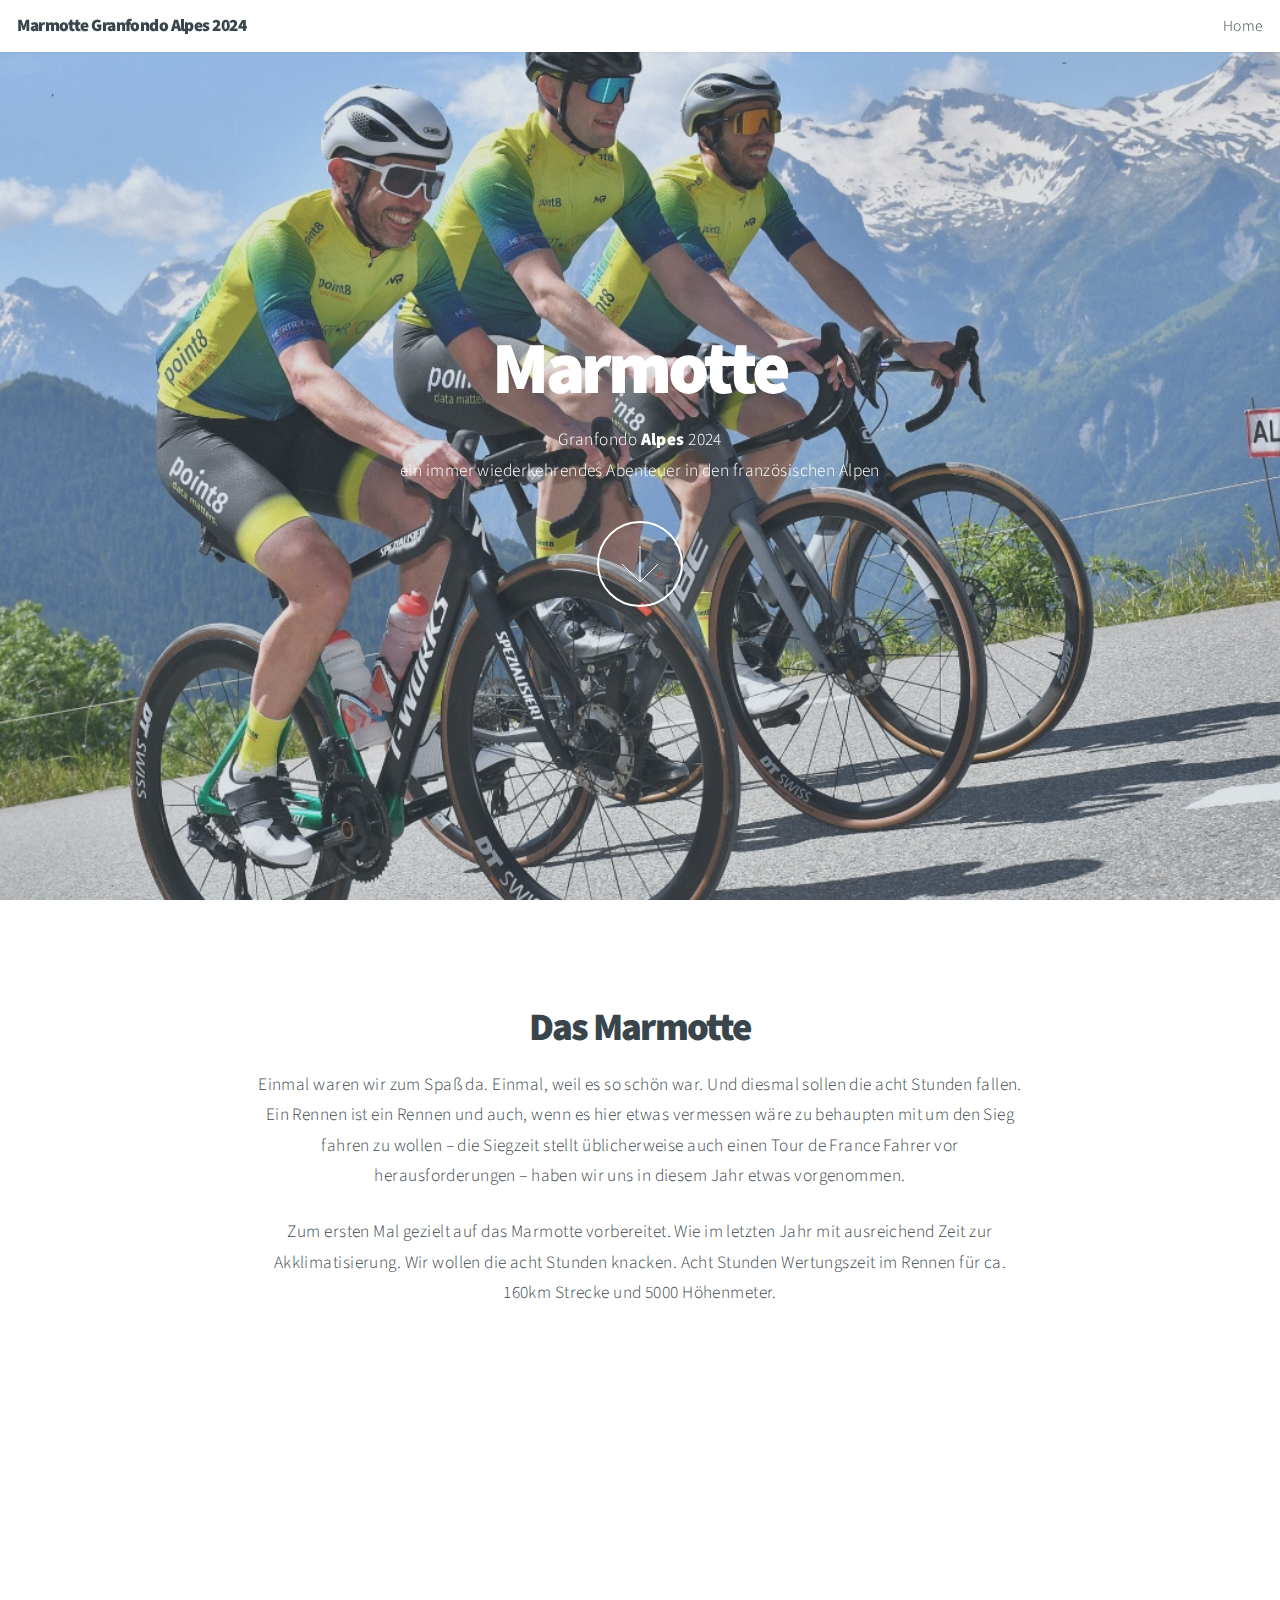
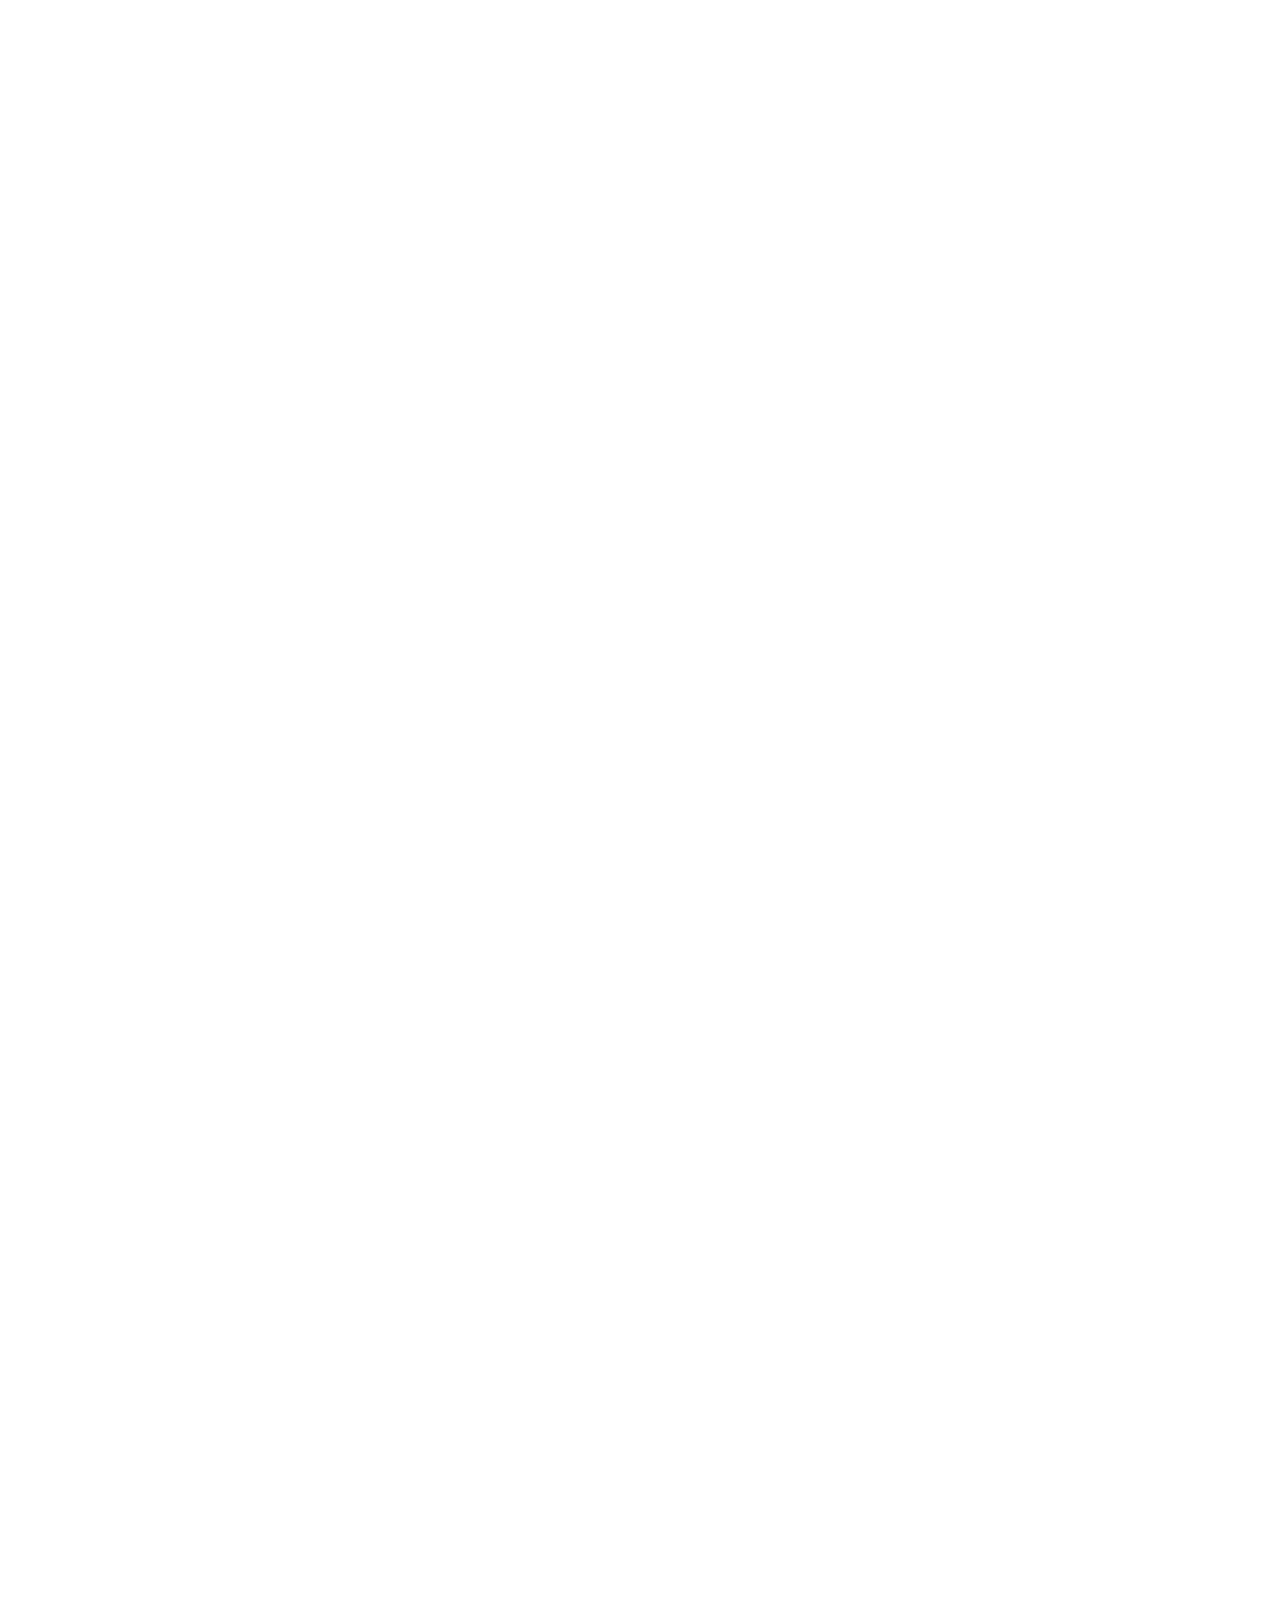
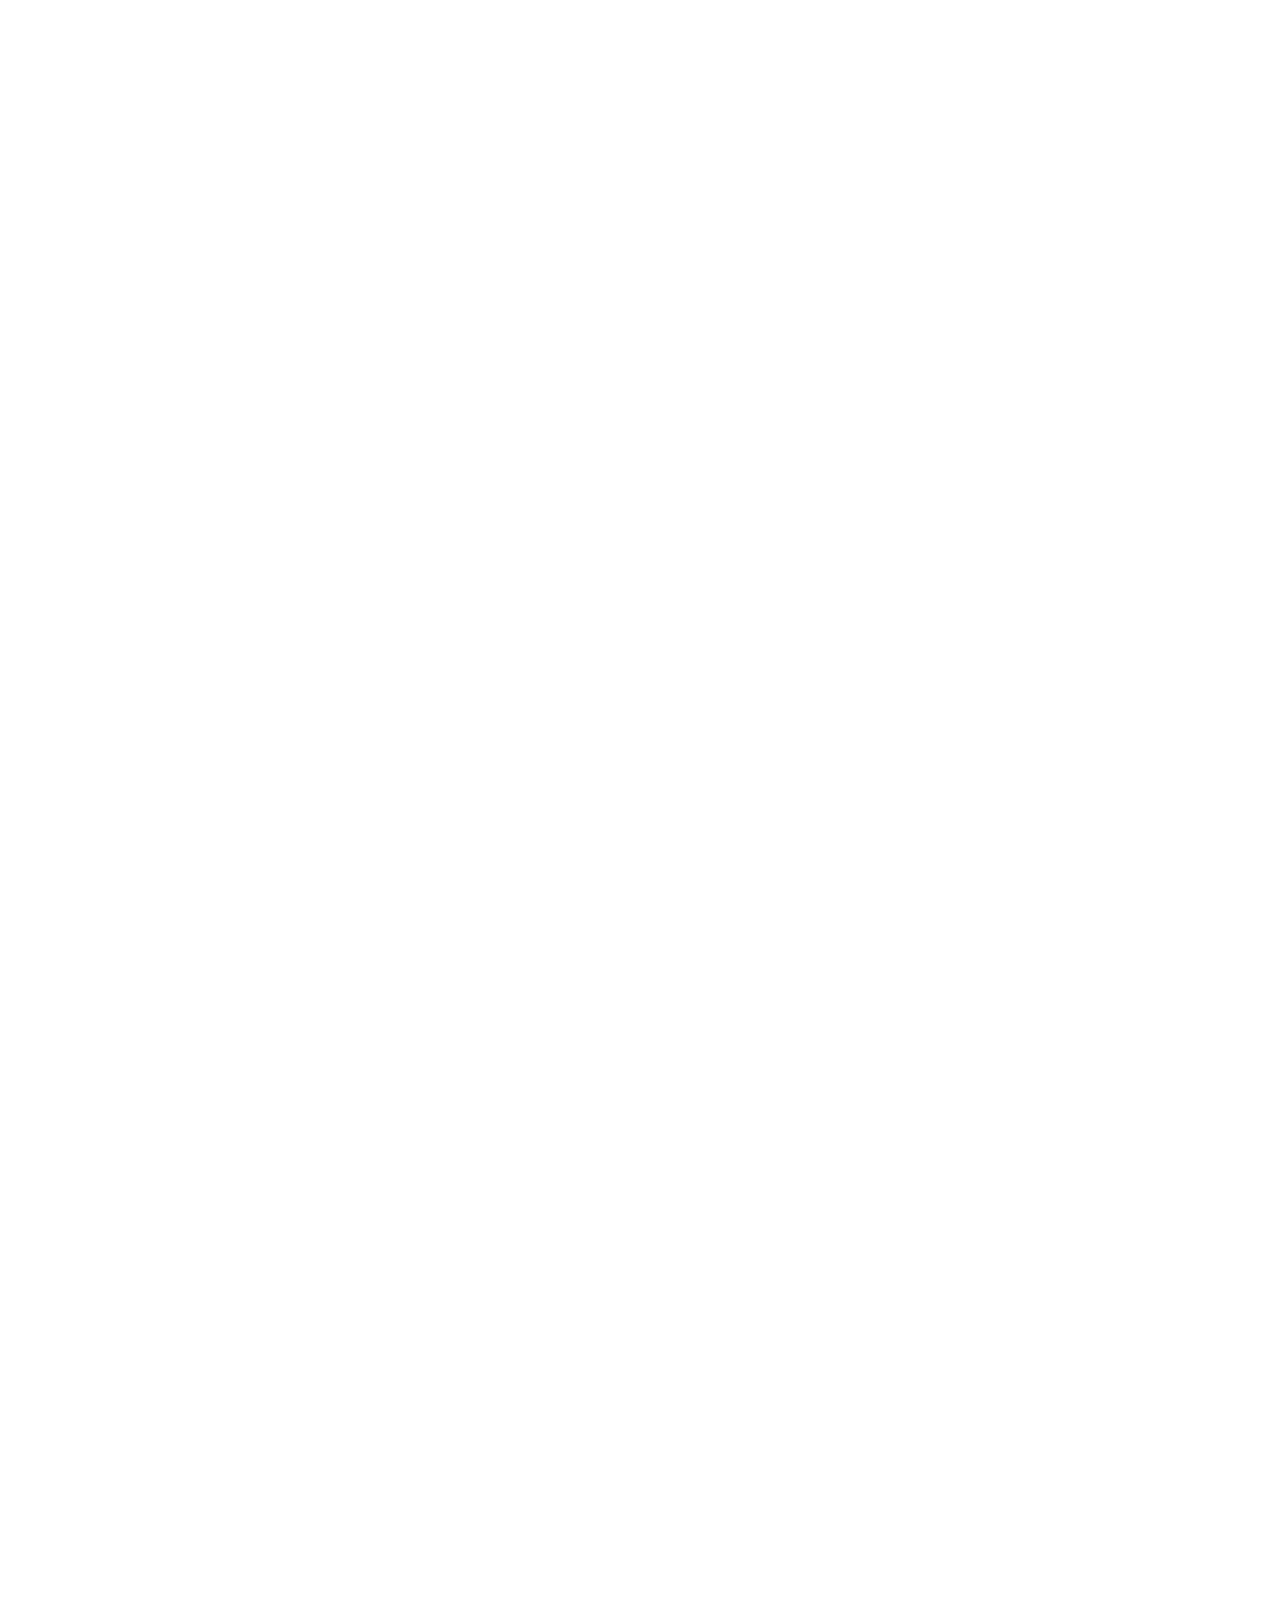
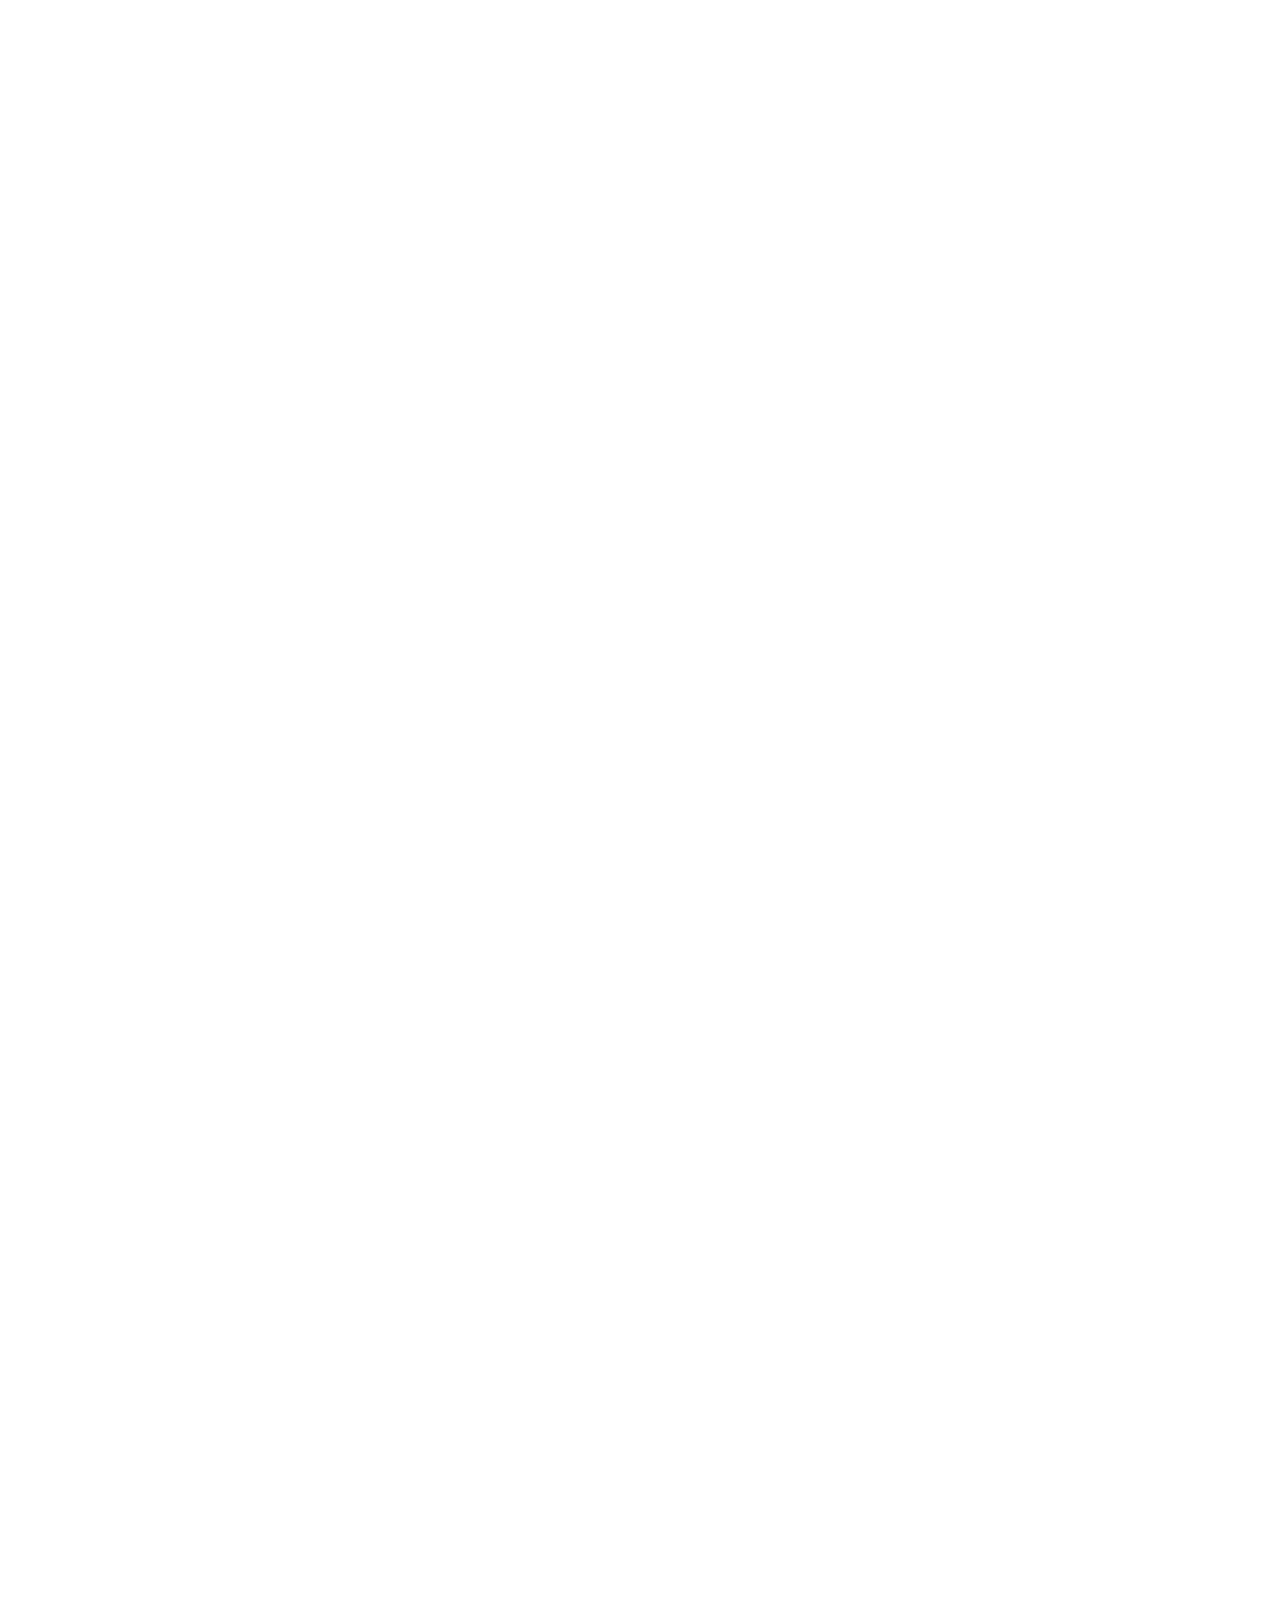
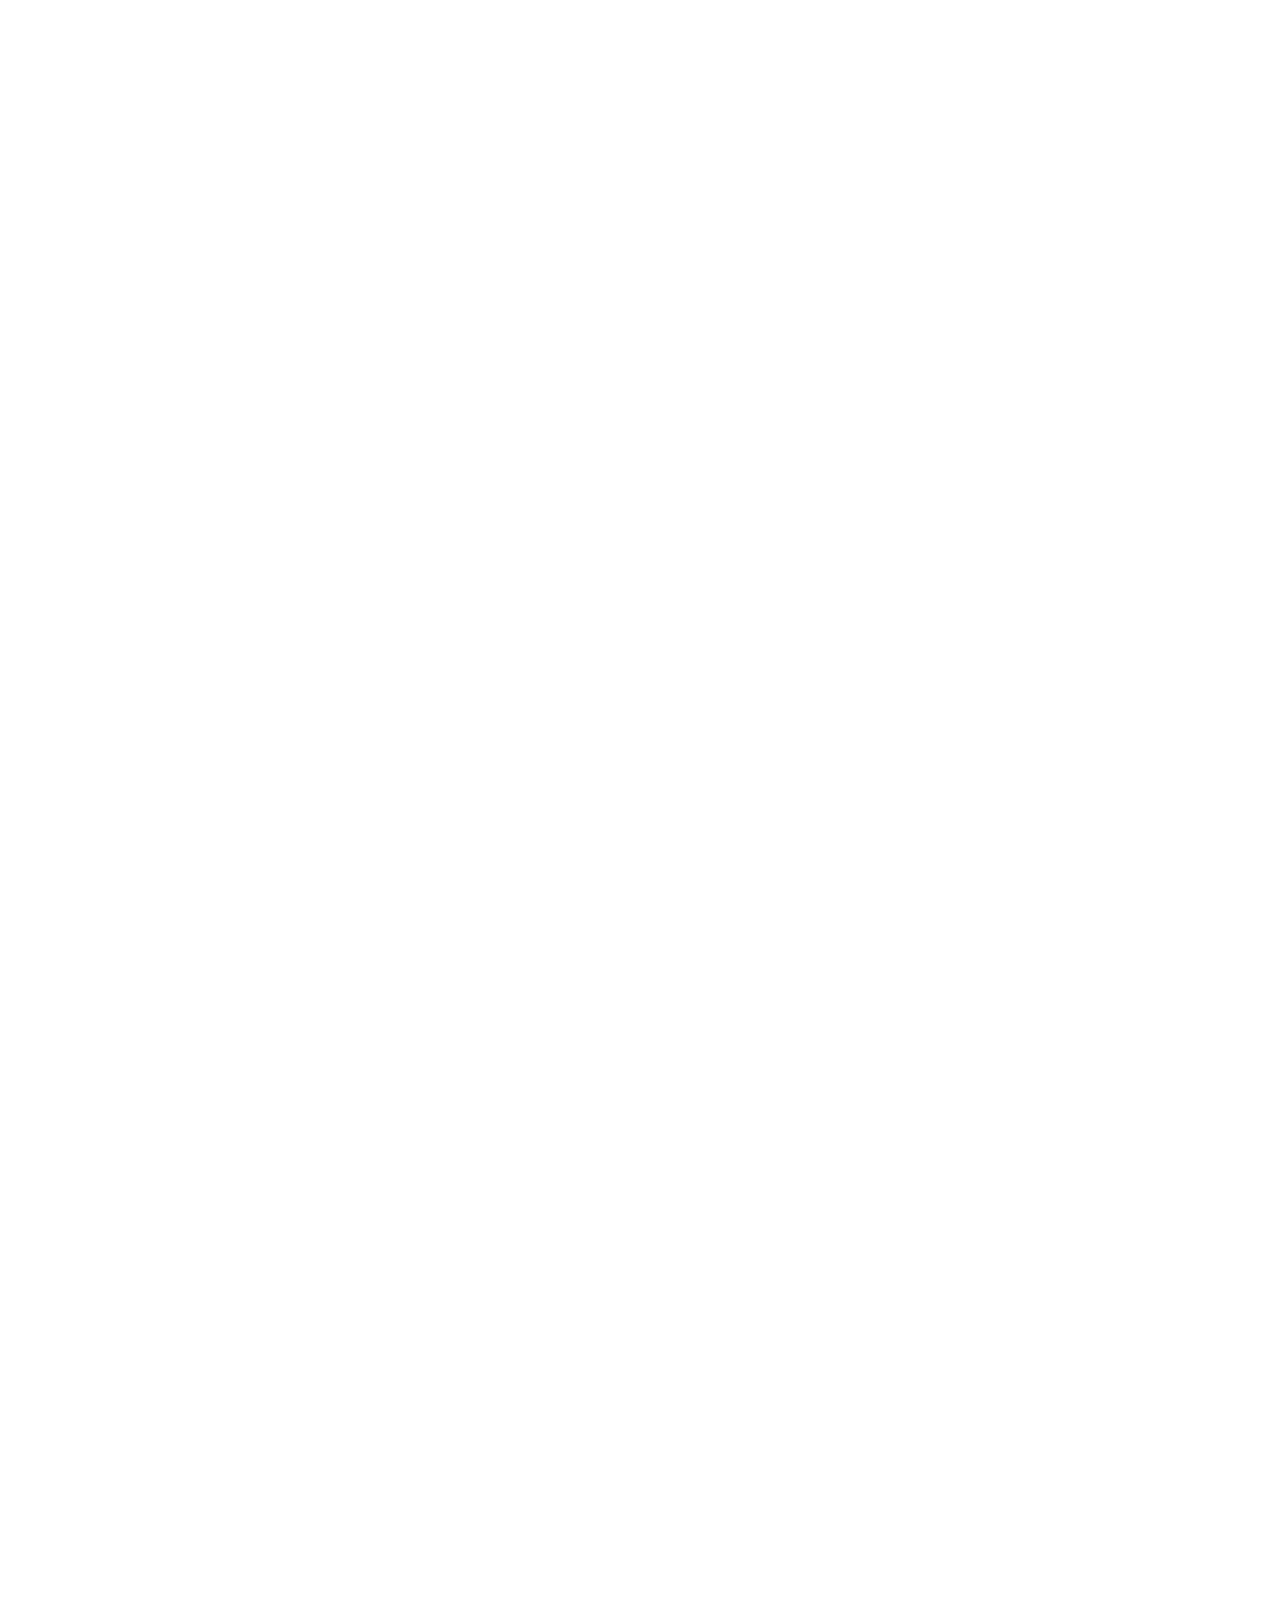
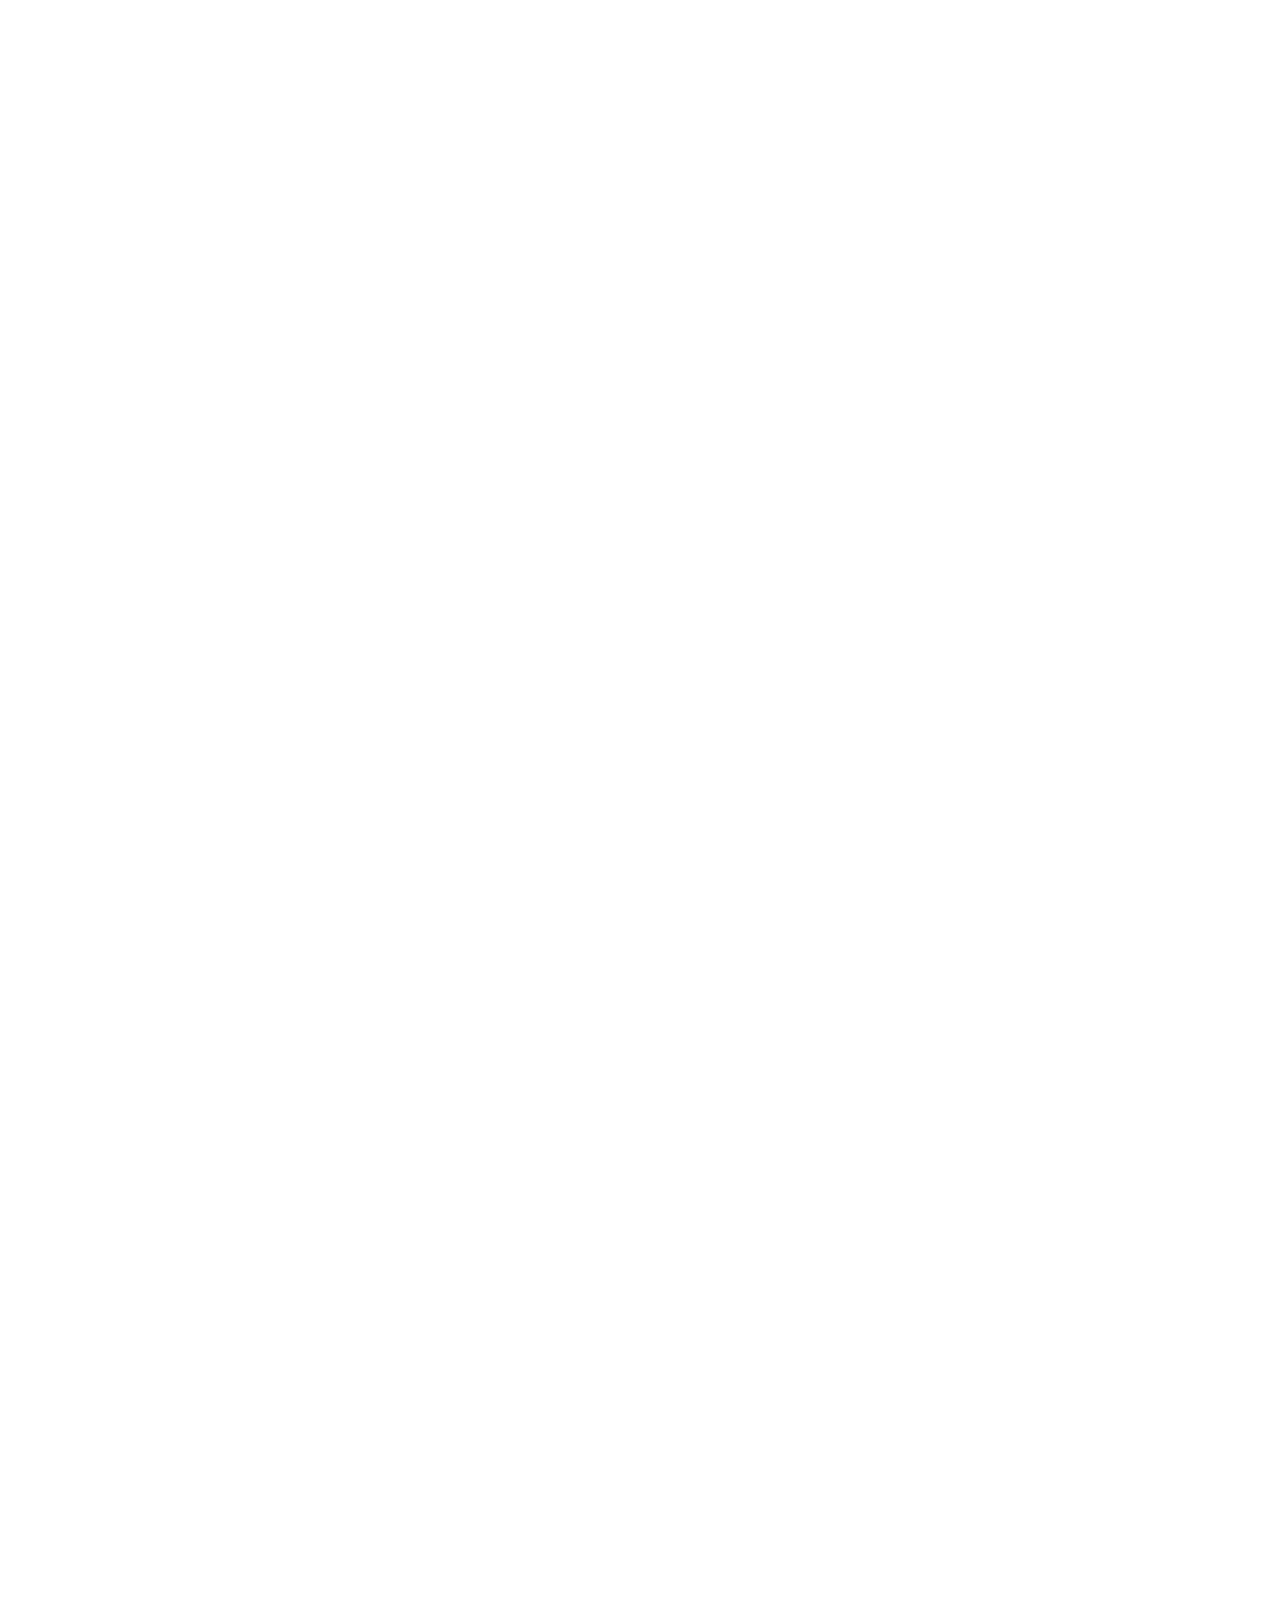
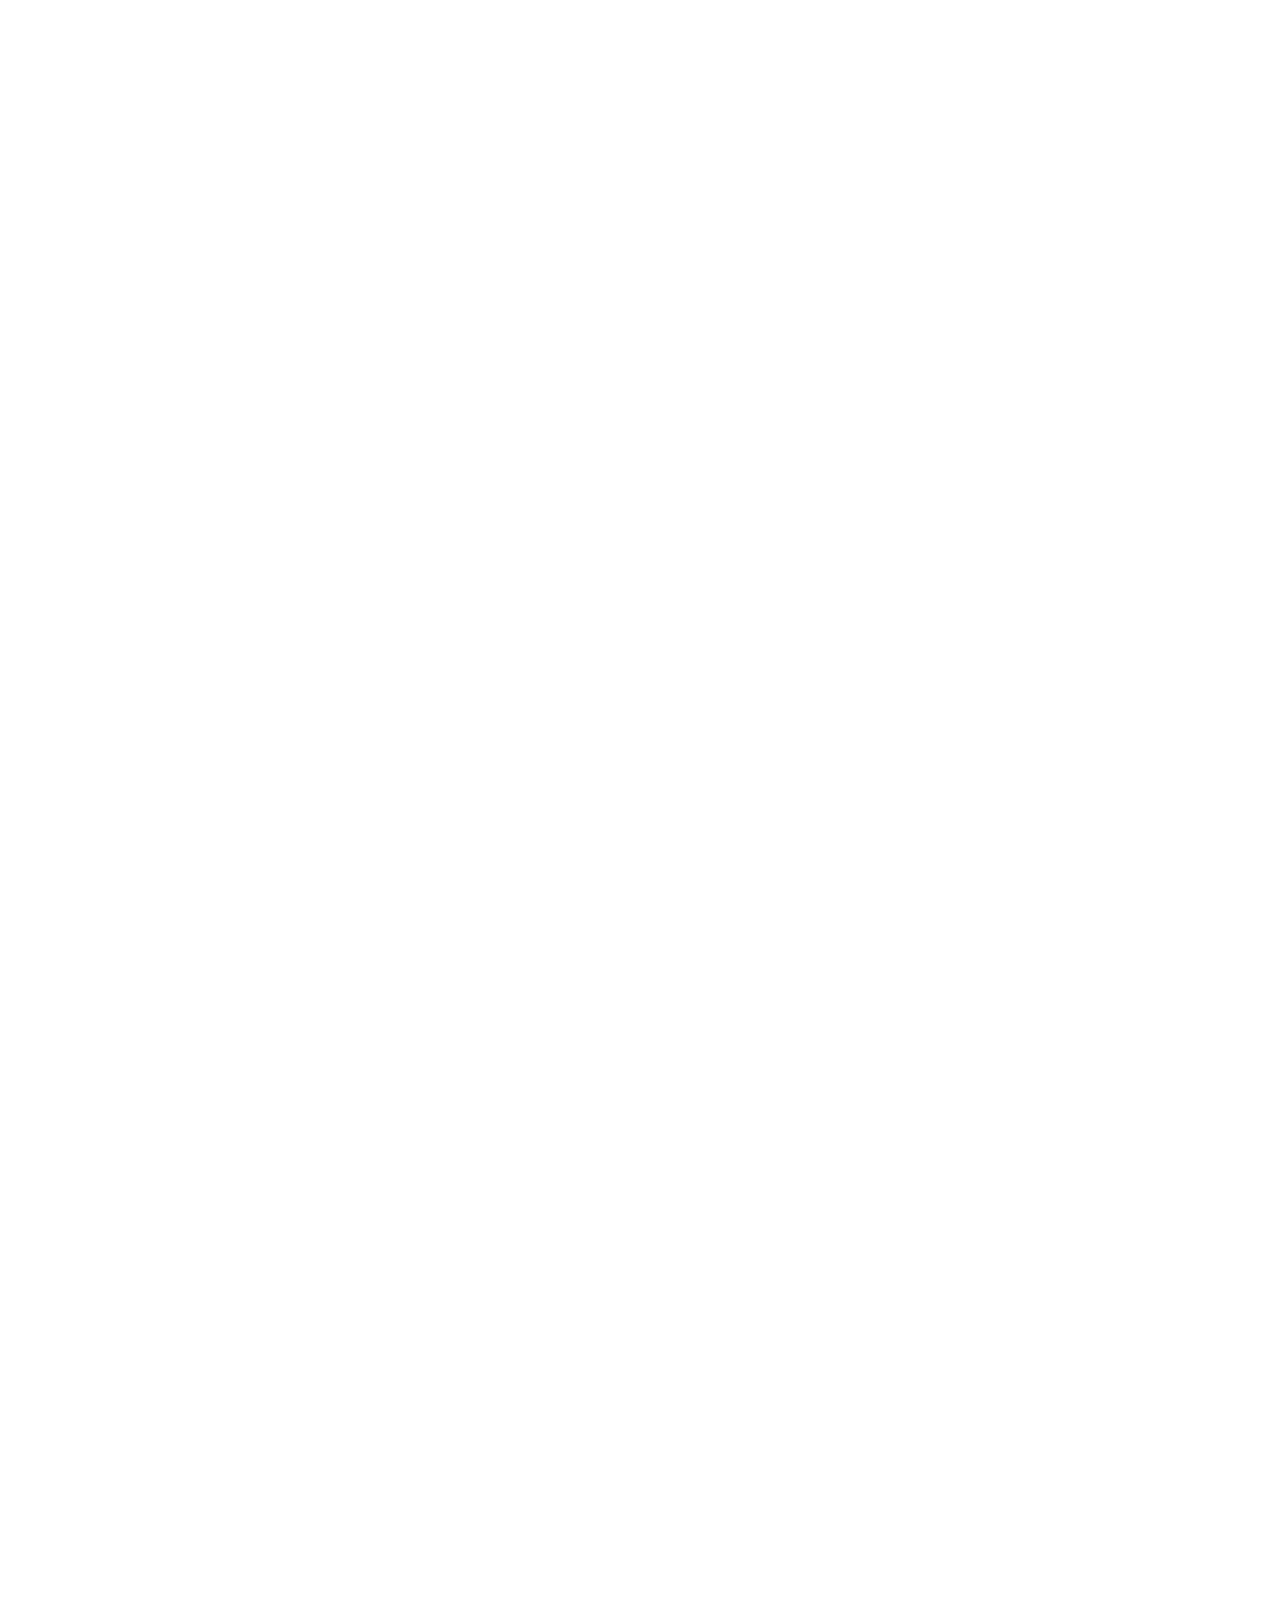
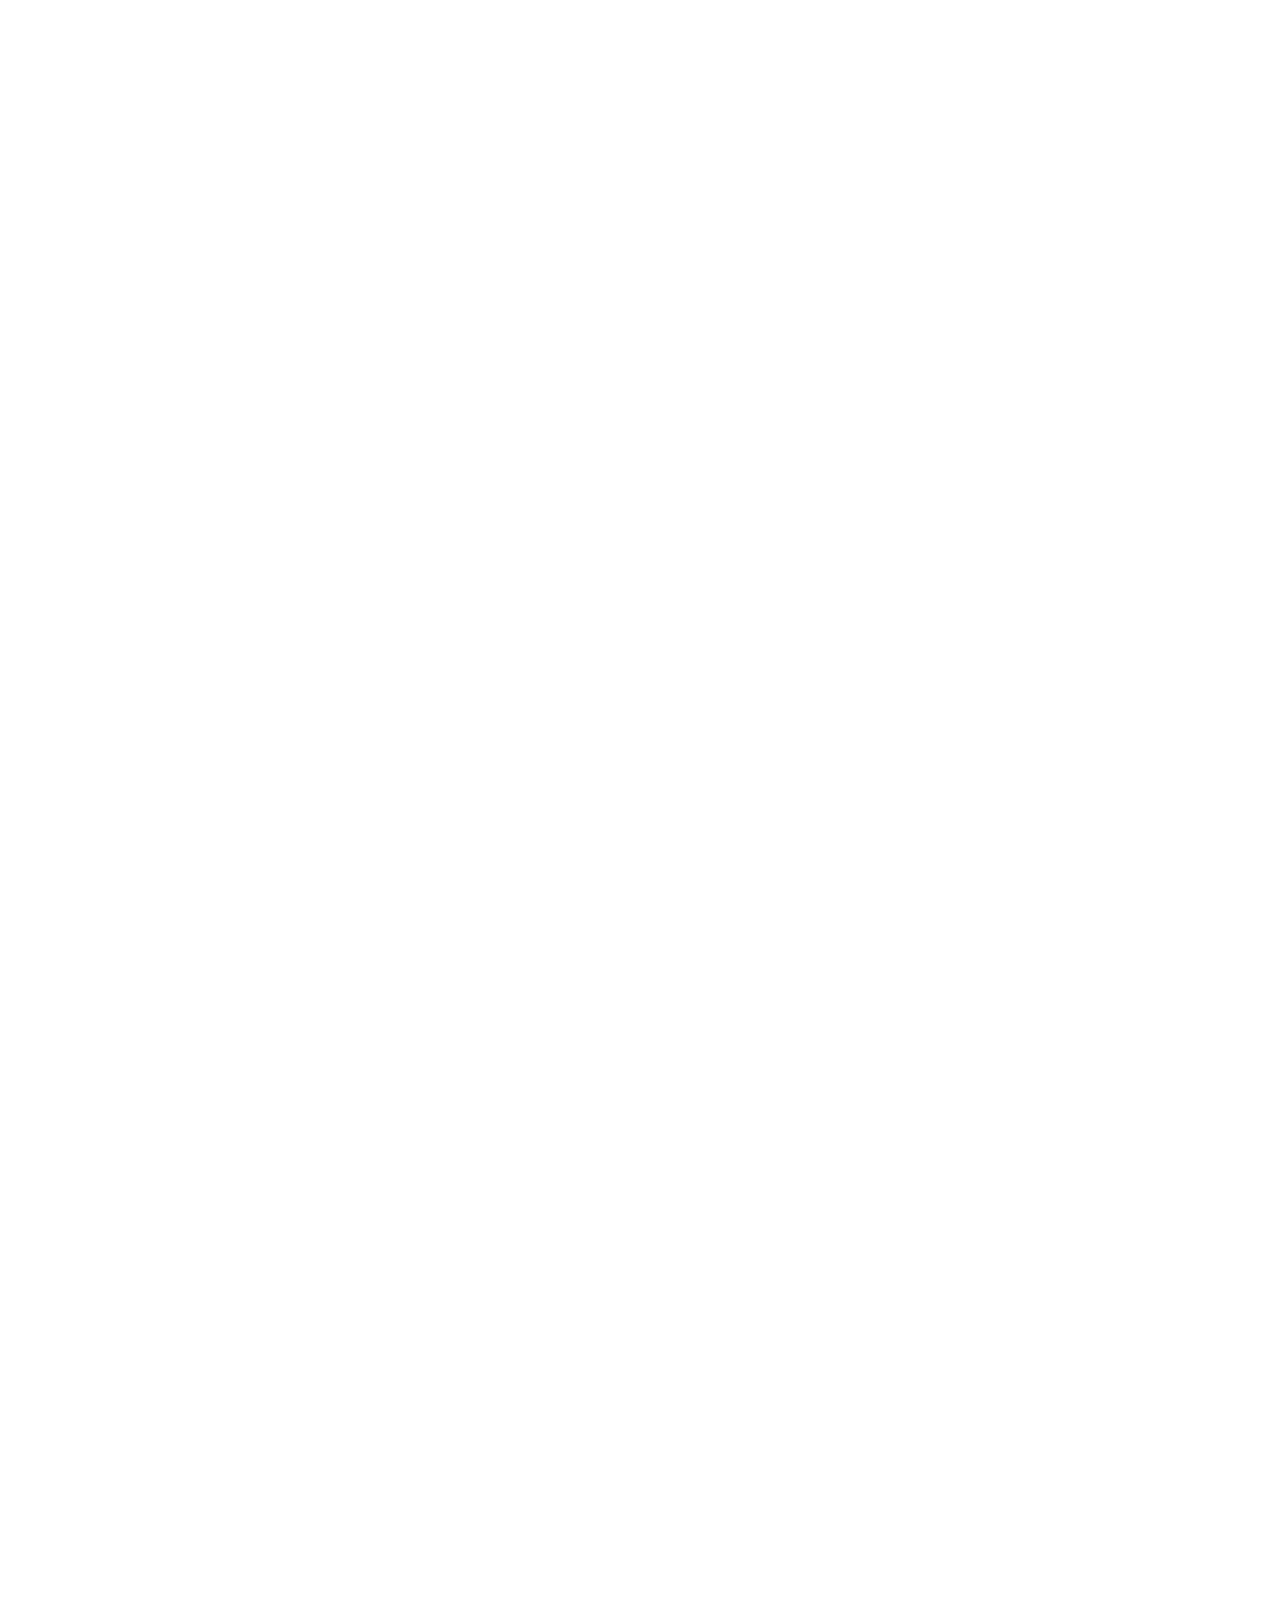
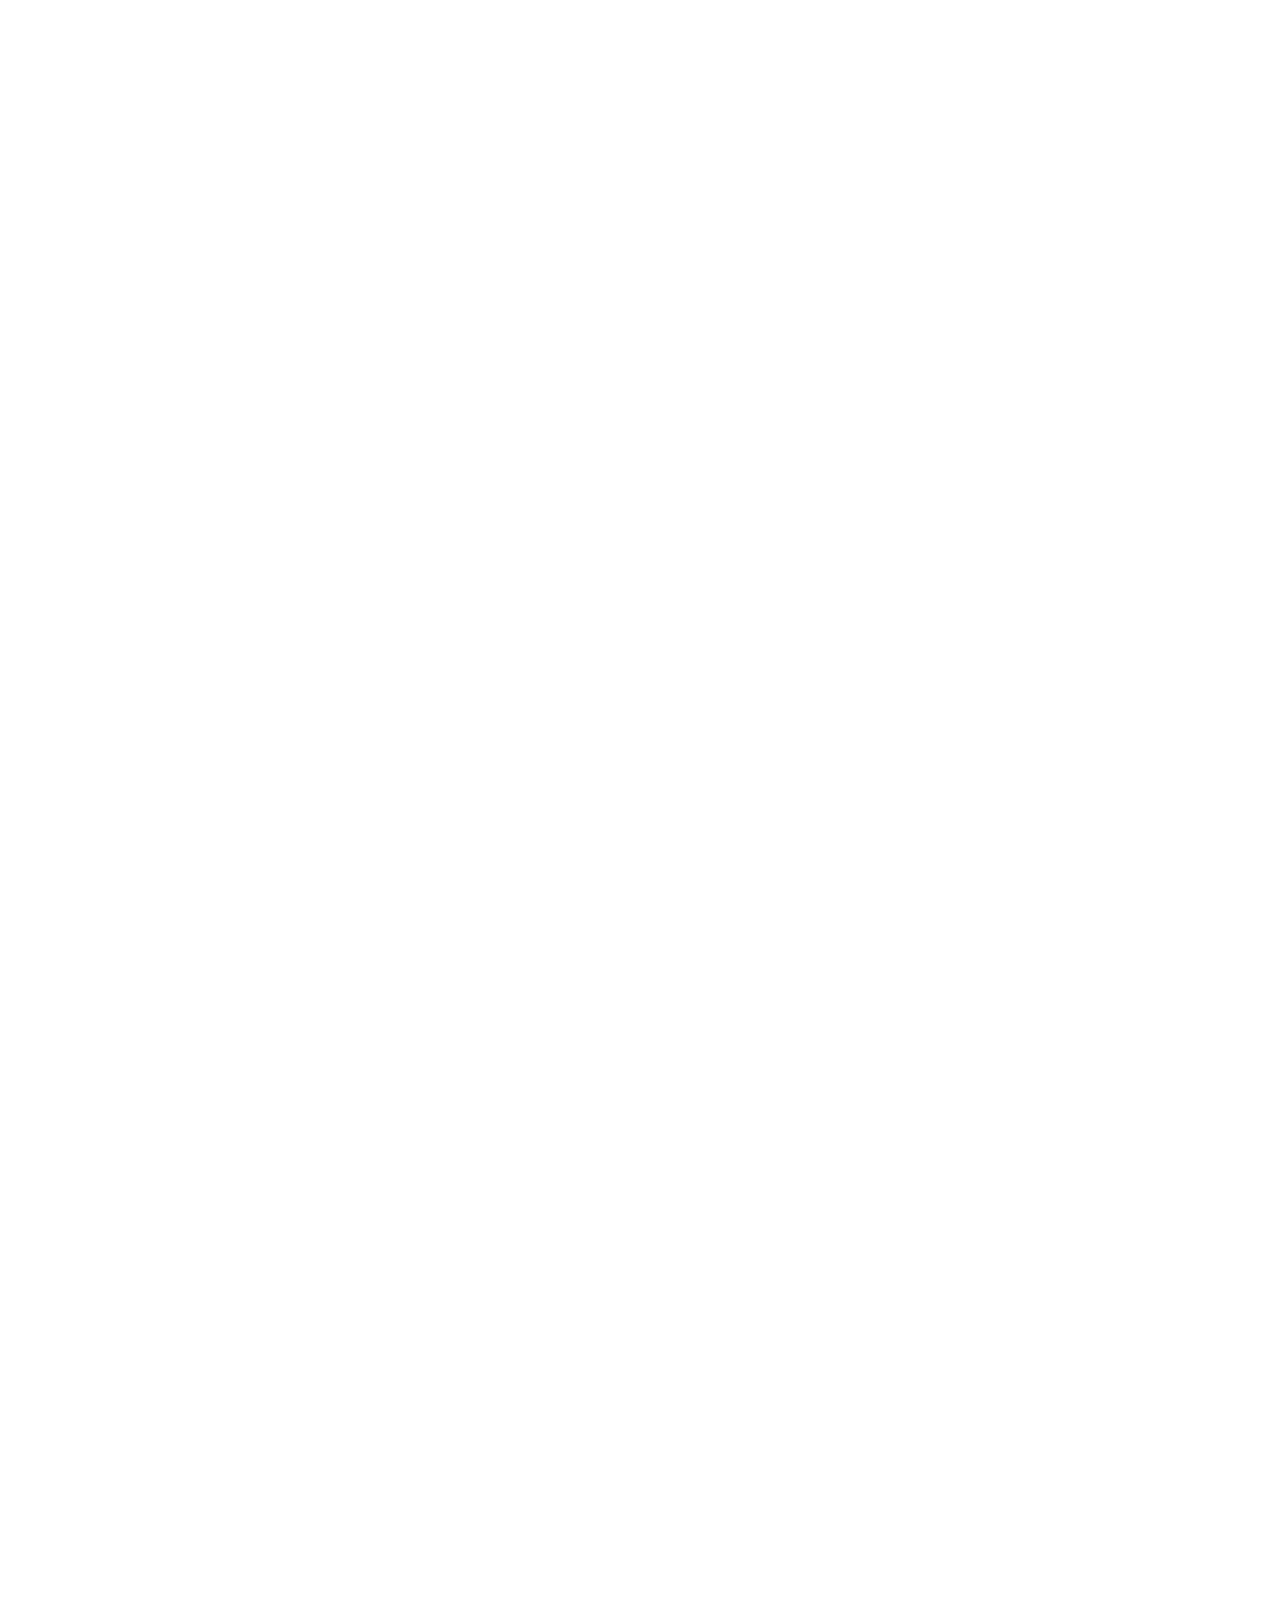
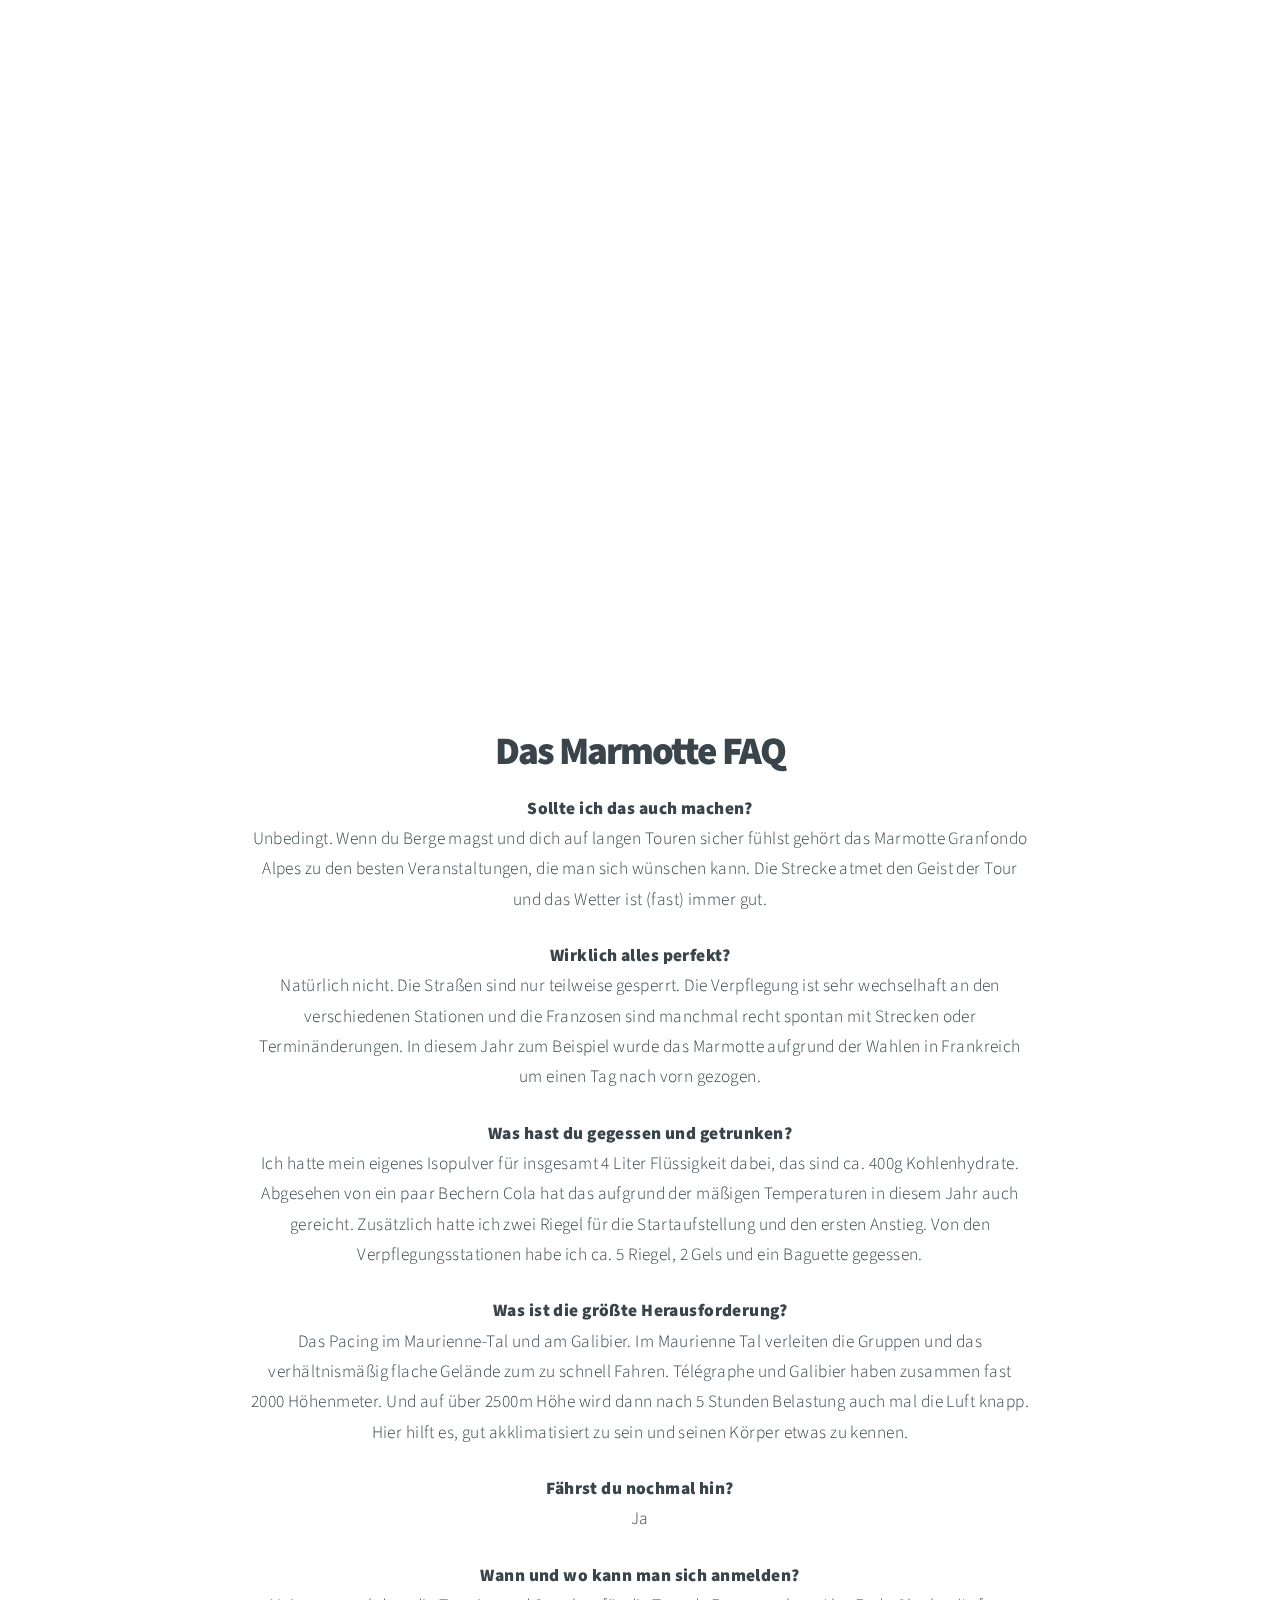
==== commit 0e3eb01f: "Fix Typos" ====
--- a/marmotte24/index.html
+++ b/marmotte24/index.html
@@ -38,7 +38,7 @@
 				</div>
 			</section>
 			
-			<section id="work" class="main style3 primary">
+			<section id="marmotte" class="main style3 primary">
 				<div class="content">
 					<header>
 						<h2>Das Marmotte</h2>
@@ -66,9 +66,9 @@
 					<header>
 						<h2>Le Bourg d'Oisans'</h2>
 					</header>
-					<p>Gegen sieben Uhr stehen wir – nach mehreren Pipipausen – in der Startaufstellung. Exakt an der gleichen Stelle wie im letzten Jahr. Um 07:20 Uhr fällt der Startschuss für unseren Block. Wie immer dauert es ein paar Minuten, biss sich die gut 2000 Starterïnnen aus unserer Gruppe in Bewegung setzen.</p>
-				</div>
-				<a href="#work" class="button style2 down anchored">Next</a>
+					<p>Gegen sieben Uhr stehen wir – nach mehreren Pipipausen – in der Startaufstellung. Exakt an der gleichen Stelle wie im letzten Jahr. Um 07:20 Uhr fällt der Startschuss für unseren Block. Wie immer dauert es ein paar Minuten, bis sich die gut 2000 Starterïnnen aus unserer Gruppe in Bewegung setzen.</p>
+				</div>
+				<a href="#three" class="button style2 down anchored">Next</a>
 			</section>
 			
 			<!-- Three -->
@@ -77,9 +77,9 @@
 						<header>
 							<h2>Tausende Radler</h2>
 						</header>
-						<p>und ein totes Eichhörnchen. Wir hätten das Ohmen ernster nehmen sollen. Schon in der Startaufstellung, kurz vor Beginn der Zeitnahme flicken wir den ersten Platten. Die Spannung steigt. Es geht los.</p>
+						<p>und ein totes Eichhörnchen. Wir hätten das Ohmen ernster nehmen sollen. Schon in der Startaufstellung, kurz vor Beginn der Zeitnahme, flicken wir den ersten Platten. Die Spannung steigt. Es geht los.</p>
 					</div>
-					<a href="#work" class="button style2 down anchored">Next</a>
+					<a href="#start" class="button style2 down anchored">Next</a>
 				</section>
 				
 				<!--left-->
@@ -88,9 +88,9 @@
 						<header>
 							<h2>Der Start</h2>
 						</header>
-						<p>Wir rollen schlißlich über den Start. Die Kameras und Computer laufen und wie immer ist schon ganz gute Stimmung unten im Dorf.</p>
+						<p>Wir rollen schließlich über den Start. Die Kameras und Computer laufen und wie immer ist schon ganz gute Stimmung unten im Dorf.</p>
 					</div>
-					<a href="#work" class="button style2 down anchored">Next</a>
+					<a href="#flat" class="button style2 down anchored">Next</a>
 				</section>
 			
 				<!-- right -->
@@ -101,7 +101,7 @@
 							</header>
 							<p>Wir kreiseln, hinter uns ein Haufen clevererer Menschen, die einfach nur mitrollen. Wir verlieren uns schon hier. An einer kleinen Welle hat wohl jemand vorn zu viel gedrückt.</p>
 						</div>
-						<a href="#work" class="button style2 down anchored">Next</a>
+						<a href="#glandon" class="button style2 down anchored">Next</a>
 					</section>
 					
 					<!--left-->
@@ -112,7 +112,7 @@
 							</header>
 							<p>Der erste Anstieg, unrythmisch mit zwei Gegenhängen. Dafür teilweise zweistellige Steigungsprozente. Der Glandon geht mit seinen nicht enden wollenden Rampen in den Kopf. Es ist leicht bewölkt. Oben die erste Verpflegung. Die Zeit ist dort neutralisiert, genau wie in der folgenden Abfahrt.</p>
 						</div>
-						<a href="#work" class="button style2 down anchored">Next</a>
+						<a href="#fail" class="button style2 down anchored">Next</a>
 					</section>
 			
 					<!-- right -->
@@ -123,18 +123,18 @@
 								</header>
 								<p>Wir warten einige Zeit. Thomas kommt mit einem Snakebite im Vorderrad an. Nebenher reparieren wir noch ein holländisches Vorderrad. Der Besitzer hat es mit blutigen Händen 6km zu Fuß nach oben gebracht. Auf der Abfahrt dann ein Knall. Thomas neu eingesetzter Schlauch hat sich nicht gut mit den Löchern im Mantel vertragen. Nächster Versuch und ab ins Maurienne Tal. Das Rennen geht weiter.</p>
 							</div>
-							<a href="#work" class="button style2 down anchored">Next</a>
+							<a href="#crash" class="button style2 down anchored">Next</a>
 						</section>
 						
 					<!-- right -->
-						<section id="crash" class="main style2 right dark fullscreen">
+						<section id="crash" class="main style2 left dark fullscreen">
 							<div class="content box style2">
 								<header>
 									<h2>Ein Sturz</h2>
 								</header>
 								<p>Wir wissen alle nicht genau, wie das passiert ist. Auf einmal lag Michi auf der Straße. Die Hoods abgebrochen und eine massive Schramme am Knie. Das Rad sieht nicht nach Weiterfahren aus. Nach kurzer Erstversorgung lassen wir Michi zurück.</p>
 							</div>
-							<a href="#work" class="button style2 down anchored">Next</a>
+							<a href="#maurienne" class="button style2 down anchored">Next</a>
 						</section>
 						
 						<!-- right -->
@@ -145,18 +145,18 @@
 									</header>
 									<p>Im Maurienne Tal haut uns der Wind entgegen. Ich bin mit Sascha, Thorben und Thomas unterwegs. André war auf der Abfahrt vom Glandon vorgefahren und Michi wartet auf den Arzt. Wir kreiseln und zu unserer Überraschung machen einige andere mit. Wir kommen gut voran und Thorben und ich lassen das Wasserloch rechts liegen und fahren direkt in den Anstieg zum Col de Télégraphe.</p>
 								</div>
-								<a href="#work" class="button style2 down anchored">Next</a>
-							</section>
-							
-						<!-- right -->
-							<section id="telegraphe" class="main style2 right dark fullscreen">
+								<a href="#telegraphe" class="button style2 down anchored">Next</a>
+							</section>
+							
+						<!-- right -->
+							<section id="telegraphe" class="main style2 left dark fullscreen">
 								<div class="content box style2">
 									<header>
 										<h2>Col de Télégraphe</h2>
 									</header>
-									<p>Am Télégraphe treffen wir André wieder. Wir das bin zu diesem Zeitpunkt ich. Thorben hat mich vor 5 Minuten mit einer Wahnsinnspace überholt. "3,5 W/kg, Haben wir doch so geplant." Und Sascha wollte etwas langsamer machen. Thomas hatte mit Thorben Wasser geholt und war wahrscheinlich bei Sascha. Es ist kühler als erwartet und es regnet ein Bisschen.</p>
-								</div>
-								<a href="#work" class="button style2 down anchored">Next</a>
+									<p>Am Télégraphe treffen wir André wieder. Wir, das bin zu diesem Zeitpunkt ich. Thorben hat mich vor 5 Minuten mit einer Wahnsinnspace überholt. "3,5 W/kg, Haben wir doch so geplant." Und Sascha wollte etwas langsamer machen. Thomas hatte mit Thorben Wasser geholt und war wahrscheinlich bei Sascha. Es ist kühler als erwartet und es regnet ein Bisschen.</p>
+								</div>
+								<a href="#galibier" class="button style2 down anchored">Next</a>
 							</section>
 						
 						<!-- right -->
@@ -167,18 +167,18 @@
 									</header>
 									<p>Kalt, windig, feucht. Die Auffahrt zum Galibier ist komplett anders als in den letzten Jahren. Die Verpflegung in Valloire liegt hinter uns und ich brauche etwas Zeit zu verdauen. Ich habe Thorben kurz vor Valloire eingeholt und wir fahren zusammen. Kurz vor dem harten Teil des Anstiegs ist es wieder Thorben der das Tempo anzieht. Ich muss etwas mit meinen Kräften haushalten. In den steilen Rampen treffen wir uns wieder. Der Wind treibt uns den Berg hinauf.</p>
 								</div>
-								<a href="#work" class="button style2 down anchored">Next</a>
-							</section>
-							
-						<!-- right -->
-							<section id="descent" class="main style2 right dark fullscreen">
+								<a href="#descent" class="button style2 down anchored">Next</a>
+							</section>
+							
+						<!-- right -->
+							<section id="descent" class="main style2 left dark fullscreen">
 								<div class="content box style2">
 									<header>
 										<h2>In eisigen Höhen</h2>
 									</header>
-									<p>Verpflegung am Galibier. Die ist auch bitter nötig. Vor uns liegen knapp 50 km Abfahrt, hinunter nach Bourg d'Oisans. Wir müssen durch den Tunnel, der Wind an der Passhöhe ist zu heftig. Nach einigen Metern in der Finsternis schlägt uns die volle Wucht des Bergwetters ins Gesicht. Es folgen die kältesten 30 Minuten meines Radlerlebens. In Sekunden sind wir pitchnass. Die Sicht ist schlecht und der Wind pustet uns fast von der Straße. Zitternd erreichen wir La Grave, ein kleines Dorf am mächtigen La Meije Massiv. Ich fühle meine FInger nicht mehr.</p>
-								</div>
-								<a href="#work" class="button style2 down anchored">Next</a>
+									<p>Verpflegung am Galibier. Die ist auch bitter nötig. Vor uns liegen knapp 50 km Abfahrt, hinunter nach Bourg d'Oisans. Wir müssen durch den Tunnel, der Wind an der Passhöhe ist zu heftig. Nach einigen Metern in der Finsternis schlägt uns die volle Wucht des Bergwetters ins Gesicht. Es folgen die kältesten 30 Minuten meines Radlerlebens. In Sekunden sind wir pitschnass. Die Sicht ist schlecht und der Wind pustet uns fast von der Straße. Zitternd erreichen wir La Grave, ein kleines Dorf am mächtigen La Meije Massiv. Ich fühle meine FInger nicht mehr.</p>
+								</div>
+								<a href="#chambon" class="button style2 down anchored">Next</a>
 							</section>
 							
 						<!-- right -->
@@ -187,20 +187,20 @@
 									<header>
 										<h2>Der letzte Akt</h2>
 									</header>
-									<p>An der Barrage du Chambon, einer riesigen Staumauer ist die Sonne wieder da. innerhalb von fünf Minuten sind wir trocken und wieder warm. Es sind 30°C. Beim vorsichtigen heruntereiern habe ich die Zeit aus den Augen verloren aber mein Gleichgewicht behalten. Thorben und ich halten an der letzten Verpflegung vor der Alpe (während Thomas, André und Sascha und La Grave Kako trinken). Ich überschlage die Daten auf meinem Computer. Es wird knapp, aber mit einer guten Leistung an der Alpe könnte es passen.</p>
-								</div>
-								<a href="#work" class="button style2 down anchored">Next</a>
-							</section>
-						
-						<!-- right -->
-							<section id="huez" class="main style2 right dark fullscreen">
+									<p>An der Barrage du Chambon, einer riesigen Staumauer, ist die Sonne wieder da. Innerhalb von fünf Minuten sind wir trocken und wieder warm. Es sind 30°C. Beim vorsichtigen Heruntereiern habe ich die Zeit aus den Augen verloren aber mein Gleichgewicht behalten. Thorben und ich halten an der letzten Verpflegung vor der Alpe (während Thomas, André und Sascha in La Grave Kako trinken). Ich überschlage die Daten auf meinem Computer. Es wird knapp, aber mit einer guten Leistung an der Alpe könnte es passen.</p>
+								</div>
+								<a href="#huez" class="button style2 down anchored">Next</a>
+							</section>
+						
+						<!-- right -->
+							<section id="huez" class="main style2 left dark fullscreen">
 								<div class="content box style2">
 									<header>
 										<h2>Alpe d'Huez</h2>
 									</header>
 									<p>Da ist er wieder, dieser Anstieg den ich schonmal als Kackberg bezeichnet habe. Die Vorbereitung scheint sich aber ausgezahlt zu haben. Es fühlt sich dieses Mal besser an. Meine Zielzeit im Kopf lasse ich die Beine fliegen. Durch die Reparaturpause sind wir schon lange im hinteren Teil des Feldes unterwegs. Wir fahren schneller als die meisten anderen. Ich kenne jede Kurve und jede Welle, gehe an den gleichen Stellen wie immer aus dem Sattel. Nach Kurve fünf sehe ich das Dorf. Die letzten Meter liegen vor mir.</p>
 								</div>
-								<a href="#work" class="button style2 down anchored">Next</a>
+								<a href="#finish" class="button style2 down anchored">Next</a>
 							</section>
 							
 						<!-- right -->
@@ -211,22 +211,22 @@
 									</header>
 									<p>Im Gegensatz zur TdF Ankunft ist das Ziel des Marmotte ziemlich flach. Nach der letzten Rampe hinter dem alten Dorf gehe ich aus dem Sattel. Ich rufe einem vor mir Fahrenden zu, dass ich gleich überhole. Ein Streckenposten will mich aufgrund des Kreisverkehrs vor dem Ziel abbremsen. Ich schieße durch den Kreisverkehr und gehe aus dem Sattel. Im Ziel dann Medaille einsammeln, andere Fahrer beglückwünschen, Zeit checken. 7:59:06h. Punktlandung.</p>
 								</div>
-								<a href="#work" class="button style2 down anchored">Next</a>
-							</section>
-							
-						<!-- right -->
-							<section id="galibier" class="main style2 right dark fullscreen">
+								<a href="#post" class="button style2 down anchored">Next</a>
+							</section>
+							
+						<!-- right -->
+							<section id="post" class="main style2 left dark fullscreen">
 								<div class="content box style2">
 									<header>
 										<h2>Nachlese</h2>
 									</header>
 									<p>Letztes Jahr waren wir geschlossener unterwegs. Die Ereignisse des Tages haben uns ganz schön zugesetzt. Kurz nachdem auch Sascha, André und Thomas im Ziel sind schreibt Michi: "Bin kurz vor Bourg d'Oisans." Nanu, der Besenwagen so früh. Kurze Zeit später kommt Michi auf dem Rad (sic!) im Ziel an. Ein paar Ideen, Verbände und Klebeband haben ihn zurück ins Rennen gebracht. Bis zum nächsten Jahr!</p>
 								</div>
-								<a href="#work" class="button style2 down anchored">Next</a>
+								<a href="#faq" class="button style2 down anchored">Next</a>
 							</section>
 
 		<!-- Work -->
-			<section id="work" class="main style3 primary">
+			<section id="faq" class="main style3 primary">
 				<div class="content">
 					<header>
 						<h2>Das Marmotte FAQ</h2>
@@ -240,7 +240,16 @@
 							Ich hatte mein eigenes Isopulver für insgesamt 4 Liter Flüssigkeit dabei, das sind ca. 400g Kohlenhydrate. Abgesehen von ein paar Bechern Cola hat das aufgrund der mäßigen Temperaturen in diesem Jahr auch gereicht. Zusätzlich hatte ich zwei Riegel für die Startaufstellung und den ersten Anstieg. Von den Verpflegungsstationen habe ich ca. 5 Riegel, 2 Gels und ein Baguette gegessen.
 						</p>
 						<p><strong>Was ist die größte Herausforderung?</strong><br />
-							Das Pacing im Maurienne-Tal und am Galibier. Im Maurienne Tal verleiten die Gruppen und das verhältnismäßig flache Gelände zum zu schnell fahren. Télégraphe und Galibier haben zusammen fast 2000 Höhenmeter. Und auf über 2500m Höhe wird dann nach 5 Stunden Belastung auch mal die Luft knapp. Hier hilft es, gut akklimatisiert zu sein und seinen Körper etwas zu kennen.
+							Das Pacing im Maurienne-Tal und am Galibier. Im Maurienne Tal verleiten die Gruppen und das verhältnismäßig flache Gelände zum zu schnell Fahren. Télégraphe und Galibier haben zusammen fast 2000 Höhenmeter. Und auf über 2500m Höhe wird dann nach 5 Stunden Belastung auch mal die Luft knapp. Hier hilft es, gut akklimatisiert zu sein und seinen Körper etwas zu kennen.
+						</p>
+						<p><strong>Fährst du nochmal hin?</strong><br />
+							Ja
+						</p>
+						<p><strong>Wann und wo kann man sich anmelden?</strong><br />
+							Meistens, nachdem die Termine und Strecken für die Tour de France stehen. Also Ende Oktober/Anfang November. Das letzte Juni Wochenende ist aber immer ein guter Kandidat für den Termin.
+						</p>
+						<p><strong>Gibt es noch was zu beachten?</strong><br />
+							Noch mehr als bei anderen Veranstaltungen achte ich hier darauf, dass das Material in Schuss ist. Ein paar Teile der Strecke verzeihen nicht all zu viele Fehler und die Materialwagen sind im Feld nicht besonders dicht gesäht. Einmal im Maurienne Tal gibt es keine Abkürzung nach Hause. Vor oder zurück sind es fast 3000 Höhenmeter.
 						</p>
 					</header>
 				</div>
